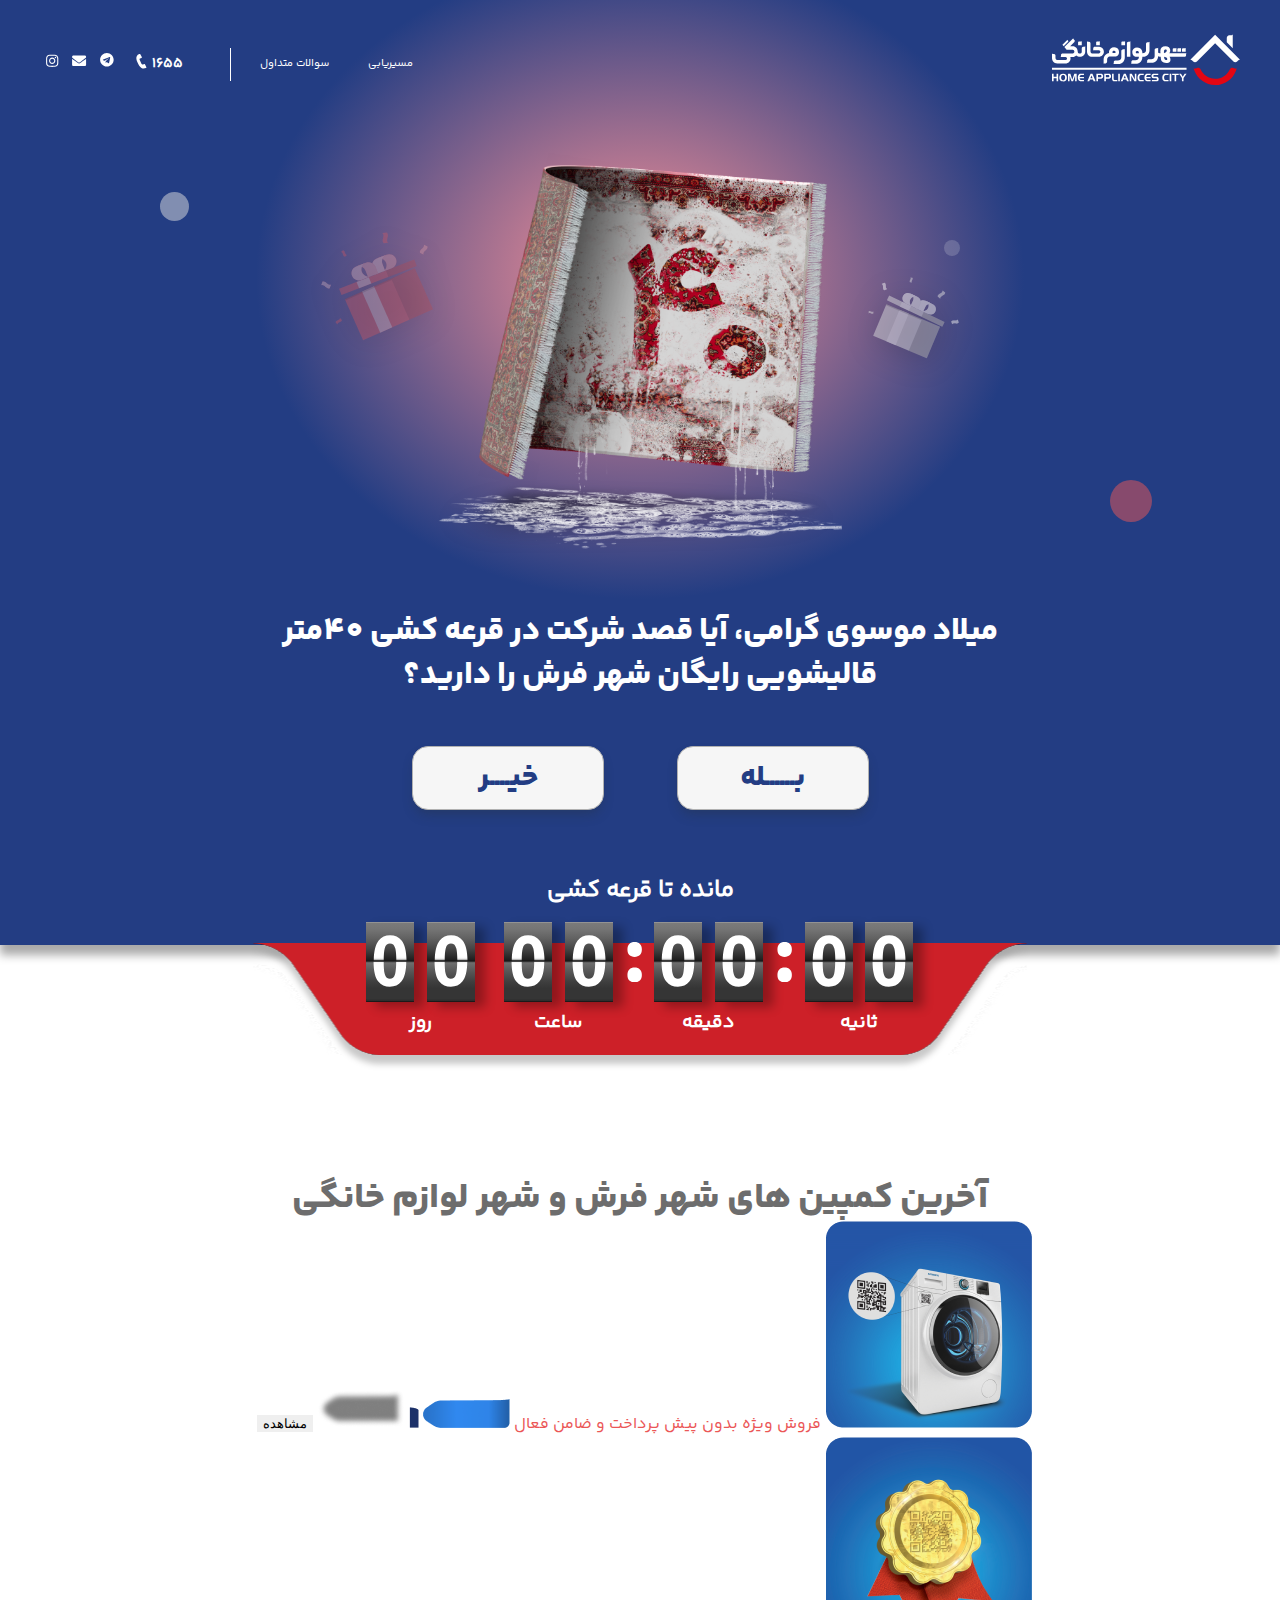
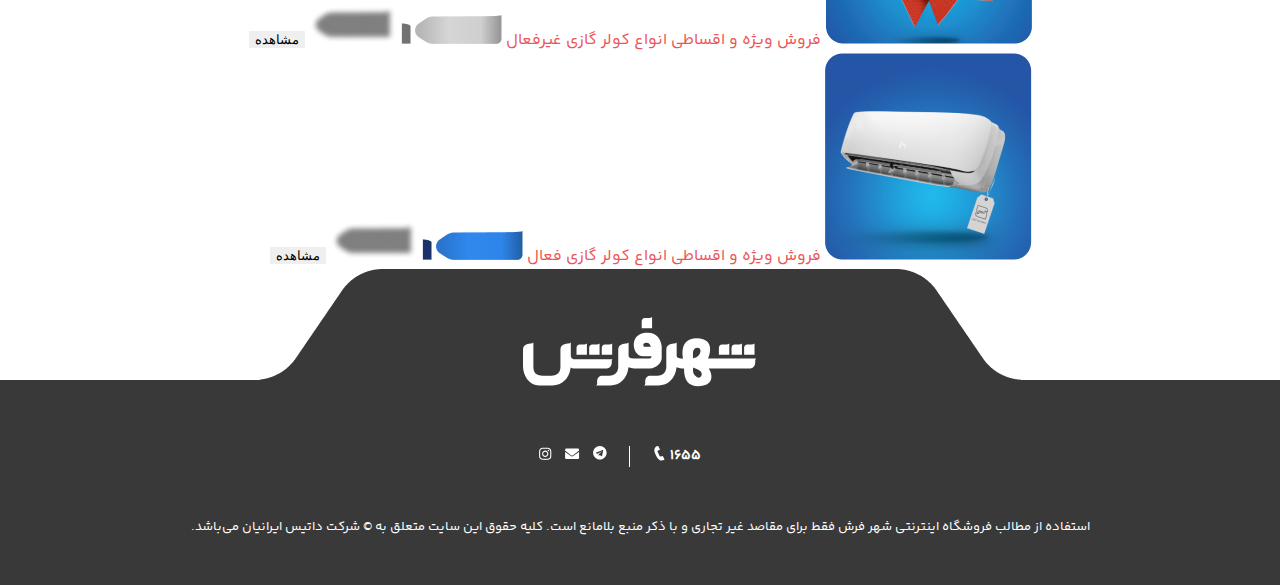
==== counter.html @ 4a385646 "first commit" ====
<!DOCTYPE html>
<html lang="en">
  <head>
    <meta charset="UTF-8" />
    <meta name="viewport" content="width=device-width, initial-scale=1.0" />
    <title>شهر فرش</title>
    <link rel="stylesheet" href="./css/counter.css" />
  </head>
  <body>
    <main>
      <section class="section__1__container">
        <header>
          <div>
            <img src="../assets/icons/logo.svg" alt="شهر فرش" />
          </div>
          <div class="nav">
            <ul class="nav__menus">
              <li>
                <a href=""> مسیریابی </a>
              </li>
              <li>
                <a href=""> سوالات متداول </a>
              </li>
            </ul>
            <ul class="nav__links">
              <li class="nav__links--tel">
                <a href="tel:1655">
                  <span>۱۶۵۵</span>
                  <img src="../assets/icons/phone.svg" alt="phone" />
                </a>
              </li>
              <div>
                <li class="">
                  <a href="">
                    <img src="../assets/icons/telegram.svg" alt="telegram" />
                  </a>
                </li>
                <li class="nav__links--email">
                  <a href="">
                    <img src="../assets/icons/envelope.svg" alt="email" />
                  </a>
                </li>
                <li>
                  <a href="">
                    <img src="../assets/icons/instagram.svg" alt="instagram" />
                  </a>
                </li>
              </div>
            </ul>
          </div>
        </header>
        <div class="section__1">
          <div class="section__1__desc">
            <div class="section__1__desc__lg">
              <span>هر هفته 100 جایزه</span>
              <span>40متـــــــــــــــــــــــــــری</span>
            </div>
            <div class="section__1__desc__greating">
              میلاد موسوی گرامی، آیا قصد شرکت در قرعه کشی 40متر قالیشویی رایگان
              شهر فرش را دارید؟
            </div>
            <div>
              <button>بــــــله</button>
              <button>خیــــر</button>
            </div>

            <!-- <span id="scrollIcon">
              <img src="../assets/icons/dot.svg" />
              <img src="../assets/icons/down.svg" />
            </span> -->
          </div>
          <div class="section__1__image">
            <img src="../assets/images/farsh2.png" alt="فرش" />
          </div>

          <div class="bubble bubble1"></div>
          <!-- <div class="bubble bubble2"></div> -->
          <div class="bubble bubble3"></div>
          <div class="bubble bubble4"></div>
          <img
            class="float gift gift1"
            src="../assets/images/git.svg"
            alt="gift"
          />
          <img
            class="float gift gift2"
            src="../assets/images/git2.svg"
            alt="gift"
          />
        </div>
      </section>
      <section class="section__2">
        <img class="section__2__notch" src="../assets/images/section2-bg.png" />
        <div class="section__2__title"></div>
        <div class="section__2__timeLeftText">
          <span> مانده تا قرعه کشی </span>
        </div>
        <div class="counter_container">
          <div id="counter">
            <span class="days"
              ><span id="dayFirst" class="number number0"></span
              ><span id="daySecond" class="number number0"></span
            ></span>
            <span class="hours"
              ><span id="hourFirst" class="number number0"></span
              ><span id="hourSecond" class="number number0"></span
            ></span>
            <span class="colon"></span>
            <span class="minutes"
              ><span id="minuteFirst" class="number number0"></span
              ><span id="minutSecond" class="number number0"></span
            ></span>
            <span class="colon"></span>
            <span class="seconds"
              ><span id="secondFirst" class="number number0"></span
              ><span id="secondSecond" class="number number0"></span
            ></span>
          </div>
        </div>

        <div class="section__2__form">
          <div class="section__2__form__title">
            آخرین کمپین های شهر فرش و شهر لوازم خانگی
          </div>
          <div class="section__cards">
            <div class="card">
              <img class="card__image" src="../assets/images/cards/card1.png" />
              <span class="card__text">فروش ویژه بدون پیش پرداخت و ضامن </span>
              <span class="card__status card__status--active">
                <span class="card__status__text"> فعال </span>
                <img
                  class="card__status__bg"
                  src="../assets/images/cards/active.png"
                />
                <img
                  class="card__status__bgb"
                  src="../assets/images/cards/active-b.png"
                />

                <img
                  class="card__status__shadow"
                  src="../assets/images/cards/shadow.png"
                />
              </span>
              <button class="card__button">مشاهده</button>
            </div>
            <div class="card">
              <img class="card__image" src="../assets/images/cards/card2.png" />
              <span class="card__text"
                >فروش ویژه و اقساطی انواع کولر گازی
              </span>
              <span class="card__status card__status--deactive">
                <span class="card__status__text"> غیرفعال </span>
                <img
                  class="card__status__bg"
                  src="../assets/images/cards/deactive.png"
                />
                <img
                  class="card__status__bgb"
                  src="../assets/images/cards/deactive-b.png"
                />

                <img
                  class="card__status__shadow"
                  src="../assets/images/cards/shadow.png"
                />
              </span>
              <button class="card__button">مشاهده</button>
            </div>
            <div class="card">
              <img class="card__image" src="../assets/images/cards/card3.png" />
              <span class="card__text"
                >فروش ویژه و اقساطی انواع کولر گازی
              </span>
              <span class="card__status card__status--active">
                <span class="card__status__text"> فعال </span>
                <img
                  class="card__status__bg"
                  src="../assets/images/cards/active.png"
                />
                <img
                  class="card__status__bgb"
                  src="../assets/images/cards/active-b.png"
                />

                <img
                  class="card__status__shadow"
                  src="../assets/images/cards/shadow.png"
                />
              </span>
              <button class="card__button">مشاهده</button>
            </div>
          </div>
        </div>
      </section>
    </main>
    <footer>
      <img class="footer__notch" src="../assets/images/footer-bg.png" />
      <img class="footer__logo" src="../assets/icons/logo-lg.svg" alt="شهرفرش" />

      <div class="footer__container">
        <ul class="nav__links">
          <li class="nav__links--tel">
            <a href="tel:1655">
              <span>۱۶۵۵</span>
              <img src="../assets/icons/phone.svg" alt="phone" />
            </a>
          </li>
          <li>
            <a href="">
              <img src="../assets/icons/telegram.svg" alt="telegram" />
            </a>
          </li>
          <li class="nav__links--email">
            <a href="">
              <img src="../assets/icons/envelope.svg" alt="email" />
            </a>
          </li>
          <li>
            <a href="">
              <img src="../assets/icons/instagram.svg" alt="instagram" />
            </a>
          </li>
        </ul>
        <div class="copyRight">
          استفاده از مطالب فروشگاه اینترنتی شهر فرش فقط برای مقاصد غیر تجاری و
          با ذکر منبع بلامانع است. کلیه حقوق این سایت متعلق به © شرکت داتیس
          ایرانیان می‌باشد.
        </div>
      </div>
    </footer>
    <script src="./js/counter.js"></script>
  </body>
</html>
---- css/counter.css ----
/* definations */
:root {
  /* colors */
  --red: #eb5757;
  --gray: #999999;
  --white: #fff;
  /* font size */
  --xsFont: 0.8125rem;
  --smFont: 0.6875rem;
  --mdFont: 2.25rem;
  --lgFont: 2.51819rem;
  --xlFont: 3.14775rem;
  /* break points */
  --xs: 320px;
  --md: 769px;
  --lg: 1025px;
  --xl: 1400px;
}
/* end definations */

/* reset style */
html {
  line-height: 1.5;
  -webkit-text-size-adjust: 100%;
  -moz-tab-size: 4;
  tab-size: 4;
  font-feature-settings: normal;
  font-variation-settings: normal;
}

body {
  margin: 0;
  line-height: inherit;
}
*,
::before,
::after {
  box-sizing: border-box;
  border-width: 0;
  border-style: solid;
  border-color: #e5e7eb;
}
/* end reset style */

@font-face {
  font-family: "IRANYekanFN";
  src: url("../assets/fonts/YekanBakhFaNum-Regular.woff");
}
@font-face {
  font-family: "IRANYekanBold";
  src: url("../assets/fonts/YekanBakhFaNum-ExtraBold.woff");
}

body {
  min-height: 100vh;
  font-family: "IRANYekanFN";
  direction: rtl;
  color: var(--white);
}

/* header */

header {
  color: #fff;
  display: flex;
  justify-content: space-between;
  align-items: center;
  max-width: var(--xl);
  margin: 0 auto;
  padding: 2.5rem;
  padding-top: 2rem;
  z-index: 10;
  width: 100%;
  /* position: fixed;
  width: 100%;
  left: 50%;
  transform: translateX(-50%); */
}

.nav {
  display: flex;
}

a {
  color: var(--white);
  text-decoration: none;
}

ul {
  list-style: none;
  display: flex;
  justify-content: center;
  align-items: center;
}

.nav__links > div {
  display: flex;
  align-items: center;
}

.nav__links li {
  margin: 0 0.4rem;
}

li.nav__links--tel {
  margin-left: 1rem;
}

.nav__links--email {
  padding-bottom: 0.15rem;
}
.nav__links--tel span {
  color: #fff;
  font-size: 0.875rem;
  font-weight: 700;
  margin-left: 0.3rem;
  /* margin-bottom: 1rem; */
}

.nav__links--tel a {
  display: flex;
  align-items: flex-start;
  justify-content: center;
}

.nav__menus {
  border-left: 1px solid;
  padding: 0.5rem 1rem;
}

.nav__menus li {
  color: #fff;
  font-size: 0.6875rem;
  width: 6rem;
  text-align: center;
}

.nav__menus li:hover {
  font-weight: 700;
}

/* end header */

main {
  margin: auto;
  height: 100%;
}

/* section__1 */

.section__1__container {
  background: radial-gradient(30% 35% at 50% 30%, #ff9498 0%, #233D83 100%),
    #233D83;
  /* border: 1px solid; */
  min-height: 100vh;
  position: relative;
  display: flex;
  flex-direction: column;
  align-items: center;
}

.section__1 {
  /* border: 1px solid; */
  max-width: var(--xl);
  margin: auto;
  padding-bottom: 1rem;
  display: flex;
  align-items: center;
  flex-direction: column-reverse;
  justify-content: center;
  padding-top: 1rem;
  height: 100%;
  width: 100%;

  /* padding-bottom: 4rem; */
}

.section__1__desc {
  /* text-align: justify; */
  padding: 1rem;
  max-width: 850px;
  padding: 1rem;
  color: #fff;
  text-align: center;
  font-size: 2.25rem;
  font-weight: 700;
  line-height: 139%;
  margin-bottom: 2rem;
}

.section__1__desc button {
  width: 12rem;
  height: 4rem;
  flex-shrink: 0;
  border-radius: 16px;
  border: 1px solid #b1b1b1;
  background: #f6f6f6;
  box-shadow: 0px 7px 12px -3px rgba(38, 50, 56, 0.36);
  color: #233D83;
  text-align: right;
  font-size: 1.875rem;
  font-family: IRANYekanBold;
  font-weight: 1000;
  line-height: 117.5%;
  text-align: center;
  cursor: pointer;
  transition: 0.3s;
  margin: 3rem 2rem;
}

.section__1__desc button:hover {
  box-shadow: 8px 10px 30px 7px rgba(38, 50, 56, 0.36);
}

.section__1__desc__lg {
  /* text-align: justify; */
  margin-bottom: 2rem;
  line-height: 5rem;
  display: none;
}

.section__1__desc__greating {
  color: #fff;
  text-align: center;
  font-size: 2rem;
  font-family: IRANYekanBold;
  font-weight: 700;
  line-height: 139%;
}

.section__1__desc__lg span {
  font-family: IRANYekanBold;
  font-size: 5rem;
  font-weight: 1000;
}

.section__1__desc__lg span:first-child {
  white-space: nowrap;
  word-spacing: -10px;
}

.section__1__desc__lg span:last-child {
  white-space: nowrap;
  font-weight: 100;
}

.section__1__desc__sm {
  text-align: justify;
}

.section__1__desc__sm span:last-child {
  font-size: 2.4rem;
  font-weight: 600;
  line-height: 117.5%;
  /* text-align: justify; */
}

.section__1__desc__sm span:first-child {
  font-size: 3.5rem;
  font-weight: 100;
  display: block;
  font-family: IRANYekanBold;
}

#scrollIcon {
  position: absolute;
  bottom: 1rem;
  left: 50%;
  transform: translateX(-50%);
  display: flex;
  flex-direction: column;
  justify-content: center;
  align-items: center;
  /* padding: 1rem; */
  animation: scrollIconAnimation 2s infinite;
  -webkit-animation: scrollIconAnimation 2s infinite;
}
#scrollIcon img:first-child {
  margin-bottom: 0.4rem;
}
.section__1__image {
  /* margin: auto; */
  text-align: center;
}

.section__1__image img {
  /* width: 50%; */

  max-height: 400px;
  /* max-height: 50%; */
  margin-bottom: 2rem;
}

.bubble {
  width: 2.5rem;
  height: 2.5rem;
  border-radius: 50%;
  background: #ededed;
  opacity: 0.2;
  position: absolute;
  display: block;
  animation: bubble 10s ease-in-out infinite;
}

.bubble1 {
  width: 1rem;
  height: 1rem;
  top: 15rem;
  right: 20rem;
  animation-delay: 1s;
}

/* end section__1 */

/* section 2 */
.section__2 {
  color: var(--red);
  /* height: 100vh; */
  position: relative;
  padding-top: 10rem;
}
.section__2__title::after {
  height: 1.38rem;
  background: #233D83;
  width: 100%;
  content: " ";
  display: flex;
  position: absolute;
  top: 0;
  box-shadow: 0px 10px 10px #00000057;
}
.section__2__notch {
  /* border: 1px solid; */
  position: absolute;
  z-index: 10;
  top: 1.3rem;
  left: 50%;
  transform: translateX(-50%);
  filter: drop-shadow(0px 9px 3px #00000037);
}
.section__2__title__logo {
  position: absolute;
  top: 2rem;
  z-index: 11;
  left: 50%;
  transform: translateX(-50%);
}

.section__2__timeLeftText {
  color: #fff;
  text-align: center;
  font-size: 1.5rem;
  font-weight: 700;
  line-height: 139%;
  position: absolute;
  top: -3rem;
  z-index: 11;
  left: 50%;
  transform: translateX(-50%);
}

.counter_container {
  color: white;
  font-size: 4rem;
  position: absolute;
  top: 0;
  z-index: 11;
  left: 50%;
  transform: translateX(-50%);
  font-family: Verdana, Geneva, Tahoma, sans-serif;
}

#counter {
  display: flex;
  white-space: nowrap;
  direction: ltr;
  /* margin-right: 4rem; */
  align-items: center;
}
#counter > span {
  display: flex;
  white-space: nowrap;
}

.counter_container .days {
  margin-right: 1rem;
  position: relative;
}
.counter_container .hours {
  position: relative;
}
.counter_container .hours::after {
  content: "ساعت";
  position: absolute;
  font-family: IRANYekanFN;
  color: #fff;
  text-align: right;
  font-size: 1.2rem;
  font-weight: 700;
  line-height: 117.5%;
  bottom: -2rem;
  left: 50%;
  transform: translateX(-50%);
}

.counter_container .seconds {
  position: relative;
}

.counter_container .seconds::after {
  content: "ثانیه";
  position: absolute;
  font-family: IRANYekanFN;
  color: #fff;
  text-align: right;
  font-size: 1.2rem;
  font-weight: 700;
  line-height: 117.5%;
  bottom: -2rem;
  left: 50%;
  transform: translateX(-50%);
}

.counter_container .days::after {
  content: "روز";
  position: absolute;
  font-family: IRANYekanFN;
  color: #fff;
  text-align: right;
  font-size: 1.2rem;
  font-weight: 700;
  line-height: 117.5%;
  bottom: -2rem;
  left: 50%;
  transform: translateX(-50%);
}

.counter_container .minutes {
  /* margin-right: 1rem; */
  position: relative;
}

.counter_container .minutes::after {
  content: "دقیقه";
  position: absolute;
  font-family: IRANYekanFN;
  color: #fff;
  text-align: right;
  font-size: 1.2rem;
  font-weight: 700;
  line-height: 117.5%;
  bottom: -2rem;
  left: 50%;
  transform: translateX(-50%);
}

.number1 {
  background: url(../assets/images/numbers/1.svg);
}
.number2 {
  background: url(../assets/images/numbers/2.svg);
}
.number3 {
  background: url(../assets/images/numbers/3.svg);
}
.number4 {
  background: url(../assets/images/numbers/4.svg);
}
.number5 {
  background: url(../assets/images/numbers/5.svg);
}
.number6 {
  background: url(../assets/images/numbers/6.svg);
}
.number7 {
  background: url(../assets/images/numbers/7.svg);
}
.number8 {
  background: url(../assets/images/numbers/8.svg);
}
.number9 {
  background: url(../assets/images/numbers/9.svg);
}
.number0 {
  background: url(../assets/images/numbers/0.svg);
}

.number {
  width: 3rem;
  height: 5rem;
  display: flex;
  margin: 0 0.4rem;
  background-size: cover;
  background-position: center;
  position: relative;
  box-shadow: 10px 5px 10px rgba(0, 0, 0, 0.3);
  transition: 0.5s;
  font-size: 0;
}

.flipAnimate::before {
  /* content: "";
  height: 50%;
  width: 100%;
  position: absolute;
  display: block;
  z-index: 9;
  bottom: 0;
  background: yellow; */
}

.flipAnimate::after {
  content: "";
  height: 50%;
  width: 100%;
  /* background: rgba(0, 0, 0, 0); */
  position: absolute;
  display: block;
  z-index: 10;
  transform: rotateX(0deg);
  transform-origin: bottom center;
  animation: flip 1s cubic-bezier(0.77, 0, 0.18, 1);
  /* background: url(../assets/images/numbers/0.svg);
  background-size: cover;
  background-position: top;
  background-repeat: no-repeat; */
}

.colon {
  display: flex;
  margin: 0 0.4rem;
  position: relative;
  background: url(../assets/images/numbers/colon.svg);
  background-size: cover;
  background-position: center;
  background-repeat: no-repeat;
  width: 1rem;
  height: 2.5rem;
}

.section__2__form__title {
  color: #6d6d6d;
  text-align: right;
  font-size: 2.25rem;
  font-weight: 100;
  line-height: 117.5%;
  font-family: IRANYekanBold;
  margin-bottom: 0%;
  margin-top: 6rem;
}
.section__2__form {
  display: flex;
  flex-direction: column;
  justify-content: center;
  align-items: center;
  height: 100%;
  position: relative;
  max-width: var(--xl);
  margin: auto;
}

.section__2__form__inputs {
  display: flex;
  flex-direction: column;
  justify-content: center;
  align-items: center;
  max-width: 100vw;
  padding: 0 1rem;
}

.section__2__form__inputs input {
  border-radius: 16px;
  border: 1px solid #999;
  background: #f9f9f9;
  color: #9d9d9c;
  text-align: right;
  font-size: 1.5rem;
  font-family: IRANYekanFN;
  font-weight: 100;
  line-height: 117.5%;
  width: 28.1875rem;
  max-width: 100%;
  height: 4.8125rem;
  flex-shrink: 0;
  margin: 1rem 0;
  padding: 0 1rem;
}

.section__2__form__inputs button {
  width: 28.1875rem;
  max-width: 100%;
  height: 4.8125rem;
  flex-shrink: 0;
  border-radius: 16px;
  border: 1px solid #999;
  background: #233D83;
  color: #fff;
  text-align: center;
  font-size: 1.75rem;
  font-family: IRANYekanBold;
  font-weight: 100;
  line-height: 117.5%;
  margin: 2rem;
  cursor: pointer;
}

.section__2__form__inputs button:hover {
  background: #bd1018;
}

.section__2__form__title__footer {
  display: flex;
  flex-direction: column;
  align-items: center;
  color: #eb5757;
  text-align: center;
  font-family: IRANYekanBold;
  font-weight: 100;
  line-height: 117.5%;
  text-align: right;
  font-size: 2.25rem;
  margin: 4rem;
  padding-bottom: 12rem;
  white-space: nowrap;
}

input::-webkit-outer-spin-button,
input::-webkit-inner-spin-button {
  -webkit-appearance: none;
  margin: 0;
}

/* Firefox */
input[type="number"] {
  -moz-appearance: textfield;
}

.bubble2 {
  width: 3.875rem;
  height: 3.875rem;
  flex-shrink: 0;
  border-radius: 62px;
  opacity: 0.5;
  background: #e0e0e0;
  filter: blur(8.5px);
  top: 8rem;
  right: 10rem;
  animation-delay: 2s;
}
.bubble3 {
  width: 2.625rem;
  height: 2.625rem;
  flex-shrink: 0;
  border-radius: 42px;
  opacity: 0.5;
  background: #eb5757;
  top: 30rem;
  right: 8rem;
  animation-delay: 3s;
}
.bubble4 {
  width: 1.8125rem;
  height: 1.8125rem;
  flex-shrink: 0;
  border-radius: 29px;
  opacity: 0.5;
  background: #e0e0e0;
  top: 12rem;
  left: 10rem;
  animation-delay: 4s;
}

.section__1 .gift1 {
  top: 25%;
  left: 25%;
}
.section__1 .gift2 {
  top: 30%;
  right: 25%;
}

.gift {
  position: absolute;
}

.float {
  filter: drop-shadow(0 5px 15px rgba(0, 0, 0, 0.3));
  animation: float 3s ease-in-out infinite;
}

.gift1 {
  top: 24rem;
  left: 12rem;
}

.gift2 {
  top: 18rem;
  right: 12rem;
  animation-delay: 1s;
}


/* end section 2 */

/* footer */

footer {
  display: flex;
  justify-content: center;
  align-items: center;
  flex-direction: column;
  position: relative;
}
.footer__container {
  width: 100%;
  background: #393939;
  text-align: center;
  padding: 2rem 0;
}

.footer__logo {
  position: absolute;
  top: 3rem;
}

.footer__container .nav__links {
  margin: 2rem 0;
}

.footer__container .nav__links--tel {
  border-left: 1px solid;
  padding-left: 1.5rem;
  margin-left: 1rem;
}

.copyRight {
  font-size: 0.8125rem;
  padding: 1rem;
  /* font-family: Yekan Bakh FaNum; */
}

/* end footer */

/* animations */
@keyframes scrollIconAnimation {
  0% {
    bottom: 1rem;
  }
  20% {
    bottom: 0rem;
  }
  40% {
    bottom: 1rem;
  }
}

@-webkit-keyframes scrollIconAnimation {
  0% {
    bottom: 1rem;
  }
  20% {
    bottom: 0rem;
  }
  40% {
    bottom: 1rem;
  }
}

@-webkit-keyframes float {
  0% {
    filter: drop-shadow(0 5px 15px rgba(0, 0, 0, 0.3));
    transform: translatey(0px);
  }
  50% {
    filter: drop-shadow(0 25px 15px rgba(0, 0, 0, 0.1));
    transform: translatey(-20px);
  }
  100% {
    filter: drop-shadow(0 5px 15px rgba(0, 0, 0, 0.3));
    transform: translatey(0px);
  }
}

@keyframes float {
  0% {
    filter: drop-shadow(0 5px 15px rgba(0, 0, 0, 0.3));
    transform: translatey(0px);
  }
  50% {
    filter: drop-shadow(0 25px 15px rgba(0, 0, 0, 0.1));
    transform: translatey(-20px);
  }
  100% {
    filter: drop-shadow(0 5px 15px rgba(0, 0, 0, 0.3));
    transform: translatey(0px);
  }
}

@-webkit-keyframes bubble {
  0% {
    transform: scale(1) translatey(0px);
  }
  50% {
    transform: scale(1.2) translatey(-40px);
  }
  100% {
    transform: scale(1) translatey(0px);
  }
}

@keyframes bubble {
  0% {
    transform: scale(1) translatey(0px);
  }
  50% {
    transform: scale(1.2) translatey(-40px);
  }
  100% {
    transform: scale(1) translatey(0px);
  }
}

@-webkit-keyframes flip {
  from {
    transform: rotateX(0deg);
    /* opacity: 1; */
    /* background: black; */
  }
  to {
    transform: rotateX(180deg);
    /* opacity: 0.8; */
  }
}
@keyframes flip {
  from {
    transform: rotateX(0deg);
    /* opacity: 1; */
    background: rgba(0, 0, 0, 0.8);
  }
  to {
    transform: rotateX(180deg);
    background: rgba(0, 0, 0, 0.1);

    /* opacity: 0.8; */
  }
}

@media only screen and (max-width: 1200px) {
  .section__1__desc {
    /* text-align: justify; */
    /* padding: 1rem; */
    /* max-width: 470px; */
  }

  .section__1__desc__lg span {
    font-size: 3.7rem;
  }

  .section__1__desc__sm span:last-child {
    font-size: 1.8rem;
  }

  .section__1__desc__sm span:first-child {
    font-size: 2.5rem;
  }

  .section__2 .gift1 {
    top: 24rem;
    left: 0rem;
  }

  .section__2 .gift2 {
    top: 18rem;
    right: 0rem;
    /* animation-delay: 1s; */
  }

  .section__2 .bubble3 {
    right: 1rem;
  }
}

@media only screen and (max-width: 960px) {
  .section__1 {
    flex-direction: column-reverse;
    justify-content: flex-end;
  }
}

@media only screen and (max-width: 760px) {
  .nav__links > div {
    display: none;
  }
  .nav__menus {
    /* padding: 0.5rem 0rem; */
  }
  .nav__menus li {
    width: 4rem;
    white-space: nowrap;
  }
  li.nav__links--tel {
    margin-left: 0rem;
  }
  .nav__links {
    padding-right: 0.2rem;
  }
  .section__1__container {
    background: #233D83;
  }
  .section__2__notch {
    width: 90%;
  }
  .footer__notch {
    width: 70%;
  }
  .footer__logo {
    width: 25%;
    top: 2rem;
  }
  .section__2__title__logo {
    display: none;
  }
  .section__2__form__title {
    font-size: 2rem;
    padding: 0 1rem;
    text-align: center;
    margin-top: 2rem;
  }
  .section__1 .gift1 {
    top: 10rem;
    left: 10%;
  }

  .section__1 .gift2 {
    top: 45%;
    right: 15%;
    /* animation-delay: 1s; */
  }

  .section__2 .bubble3 {
    left: 75%;
    top: 0;
  }
  .section__2 .bubble4 {
    right: 50%;
    top: 0;
  }
  .section__2 .bubble2 {
    left: 10rem;
    top: 2rem;
  }
  .section__1__desc__greating {
    font-size: 1.5rem;
    margin: 1rem 0;
  }
  .section__1__desc button {
    margin: 1rem;
  }
  .section__1__desc__lg {
    display: block;
    margin: 0;
  }
  .section__2__timeLeftText {
    font-size: 1rem;
    top: -3rem;
  }
  .number {
    width: 2.2rem;
    height: 3.5rem;
  }

  .colon {
    width: 0.5rem;
    height: 1.2rem;
  }

  .counter_container .days {
    margin-right: 0.5rem;
  }

  .counter_container .days::after {
    bottom: -1.5rem;
    font-size: 0.8rem;
  }
  .counter_container .minutes::after {
    bottom: -1.5rem;
    font-size: 0.8rem;
  }
  .counter_container .hours::after {
    bottom: -1.5rem;
    font-size: 0.8rem;
  }
  .counter_container .seconds::after {
    bottom: -1.5rem;
    font-size: 0.8rem;
  }
  .section__1__image img {
    width: 70%;
    /* max-height: 50%; */
  }
}

@media only screen and (max-width: 600px) {
  .number {
    width: 1.9rem;
    height: 3rem;
    margin: 0.2rem;
  }
  .colon {
    width: 0.4rem;
    margin: 0;
    height: 1rem;
  }
  .counter_container {
    top: -0.5rem;
  }
}

@media only screen and (max-width: 470px) {
  header {
    padding-right: 0.5rem;
    padding-left: 0.5rem;
    padding-top: 1rem;
  }
  .section__1__desc {
    /* text-align: justify; */
    /* padding: 1rem; */
    max-width: 470px;
  }
  .section__1__desc__lg {
    text-align: center;
    /* margin: ; */
    /* display: none; */
  }
  .section__1__desc__greating {
    margin-bottom: 1rem;
  }

  .section__1__desc button {
    margin: 0.6rem;
    height: 3.8rem;
  }

  .section__1__desc__sm {
    text-align: justify;
    max-width: 300px;
    margin: auto;
  }

  .section__1__desc__lg span {
    font-size: 2.6rem !important;
    line-height: 0rem;

    /* color: red; */
  }

  .section__1__desc__sm span:last-child {
    font-size: 1.2rem !important;
  }

  .section__1__desc__sm span:first-child {
    font-size: 1.5rem !important;
  }
  .section__2 .gift2 {
    top: 70%;
    right: 1%;
    /* animation-delay: 1s; */
  }
  .card {
    margin: 2rem 1rem;
  }
  .section__1__image img {
    width: 60%;
    /* max-height: 50%; */
  }

  .counter_container .days {
    margin-right: 0.3rem;
  }
  .counter_container .days::after {
    bottom: -1rem;
    font-size: 0.8rem;
  }
  .counter_container .minutes::after {
    bottom: -1rem;
    font-size: 0.8rem;
  }
  .counter_container .hours::after {
    bottom: -1rem;
    font-size: 0.8rem;
  }
  .counter_container .seconds::after {
    bottom: -1rem;
    font-size: 0.8rem;
  }

  .colon {
    width: 0.4rem;
    margin: 0;
    height: 1rem;
  }
}

@media only screen and (max-width: 400px) {
  .number {
    width: 1.5rem;
    height: 2.2rem;
  }
  .colon {
    width: 0.3rem;
    height: 1rem;
    margin: 0;
  }
  .counter_container .days {
    margin-right: 0.3rem;
  }
}

@media only screen and (max-width: 320px) {
}
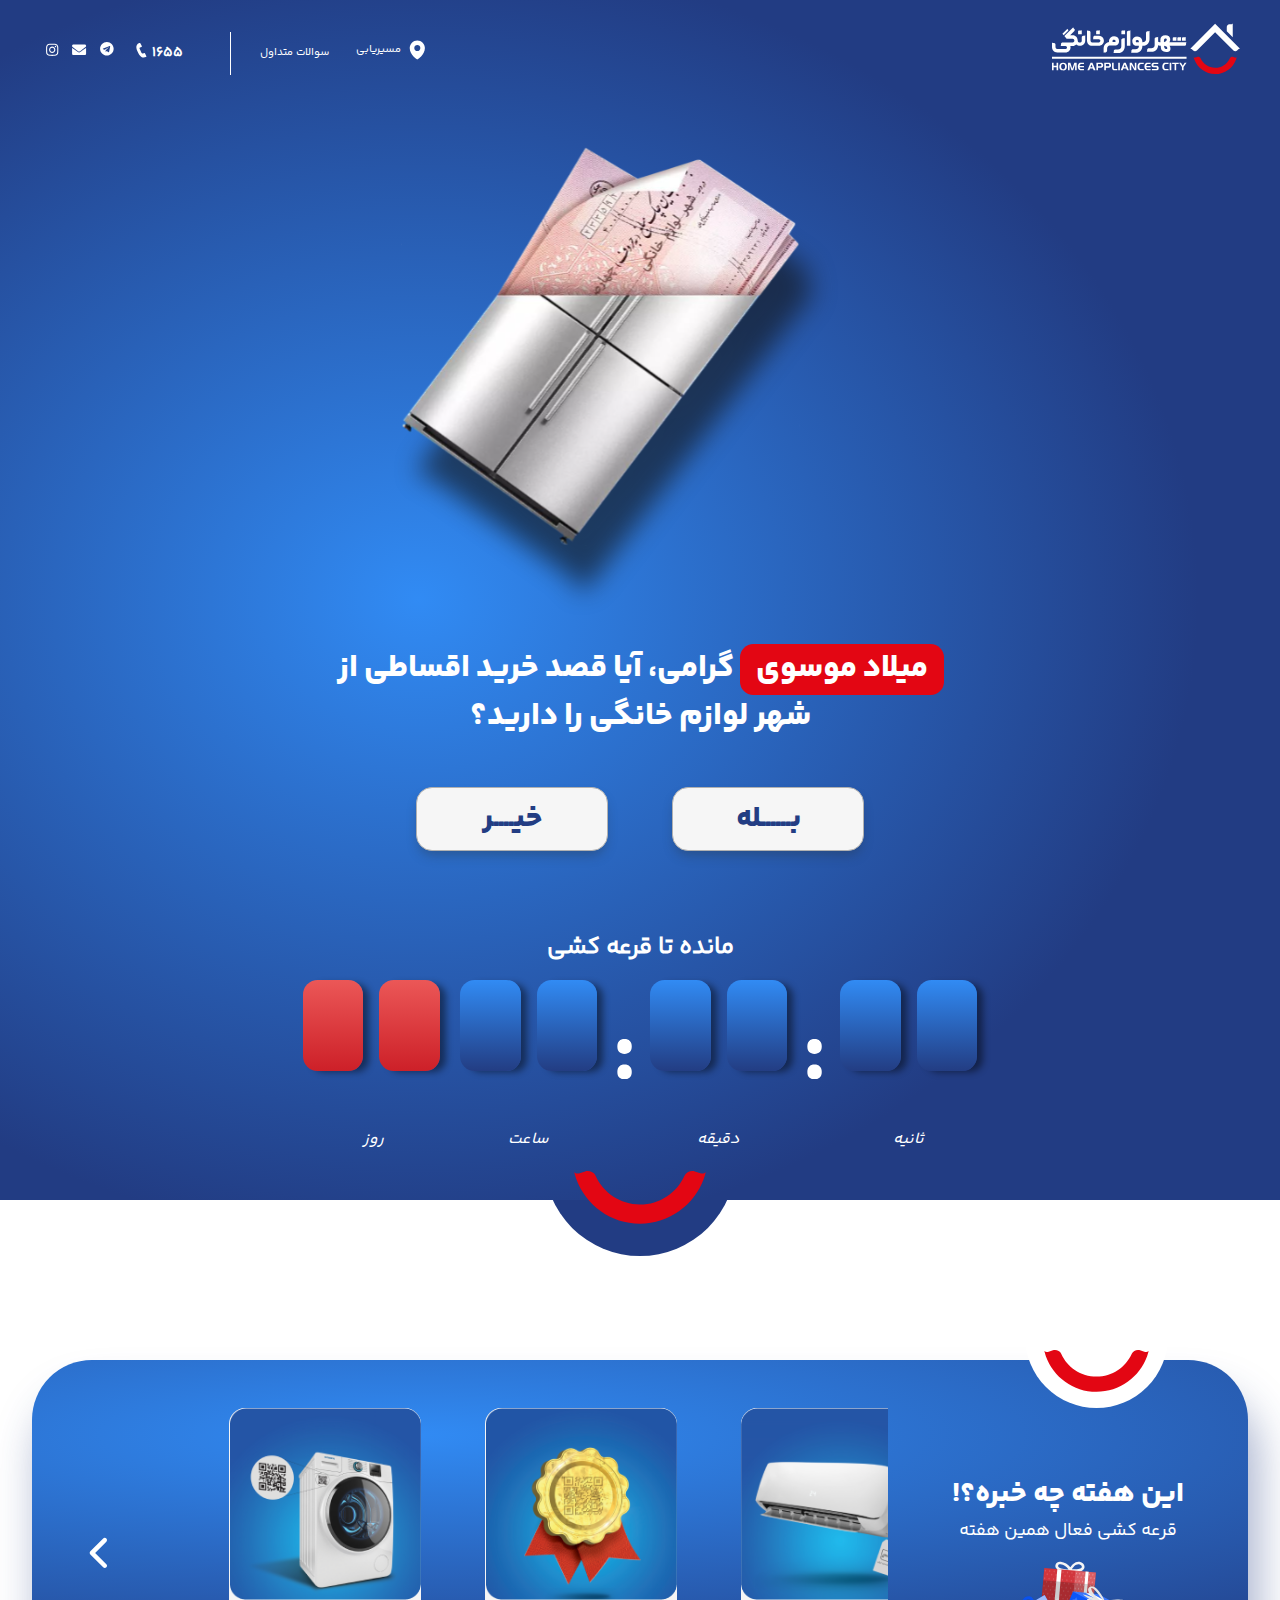
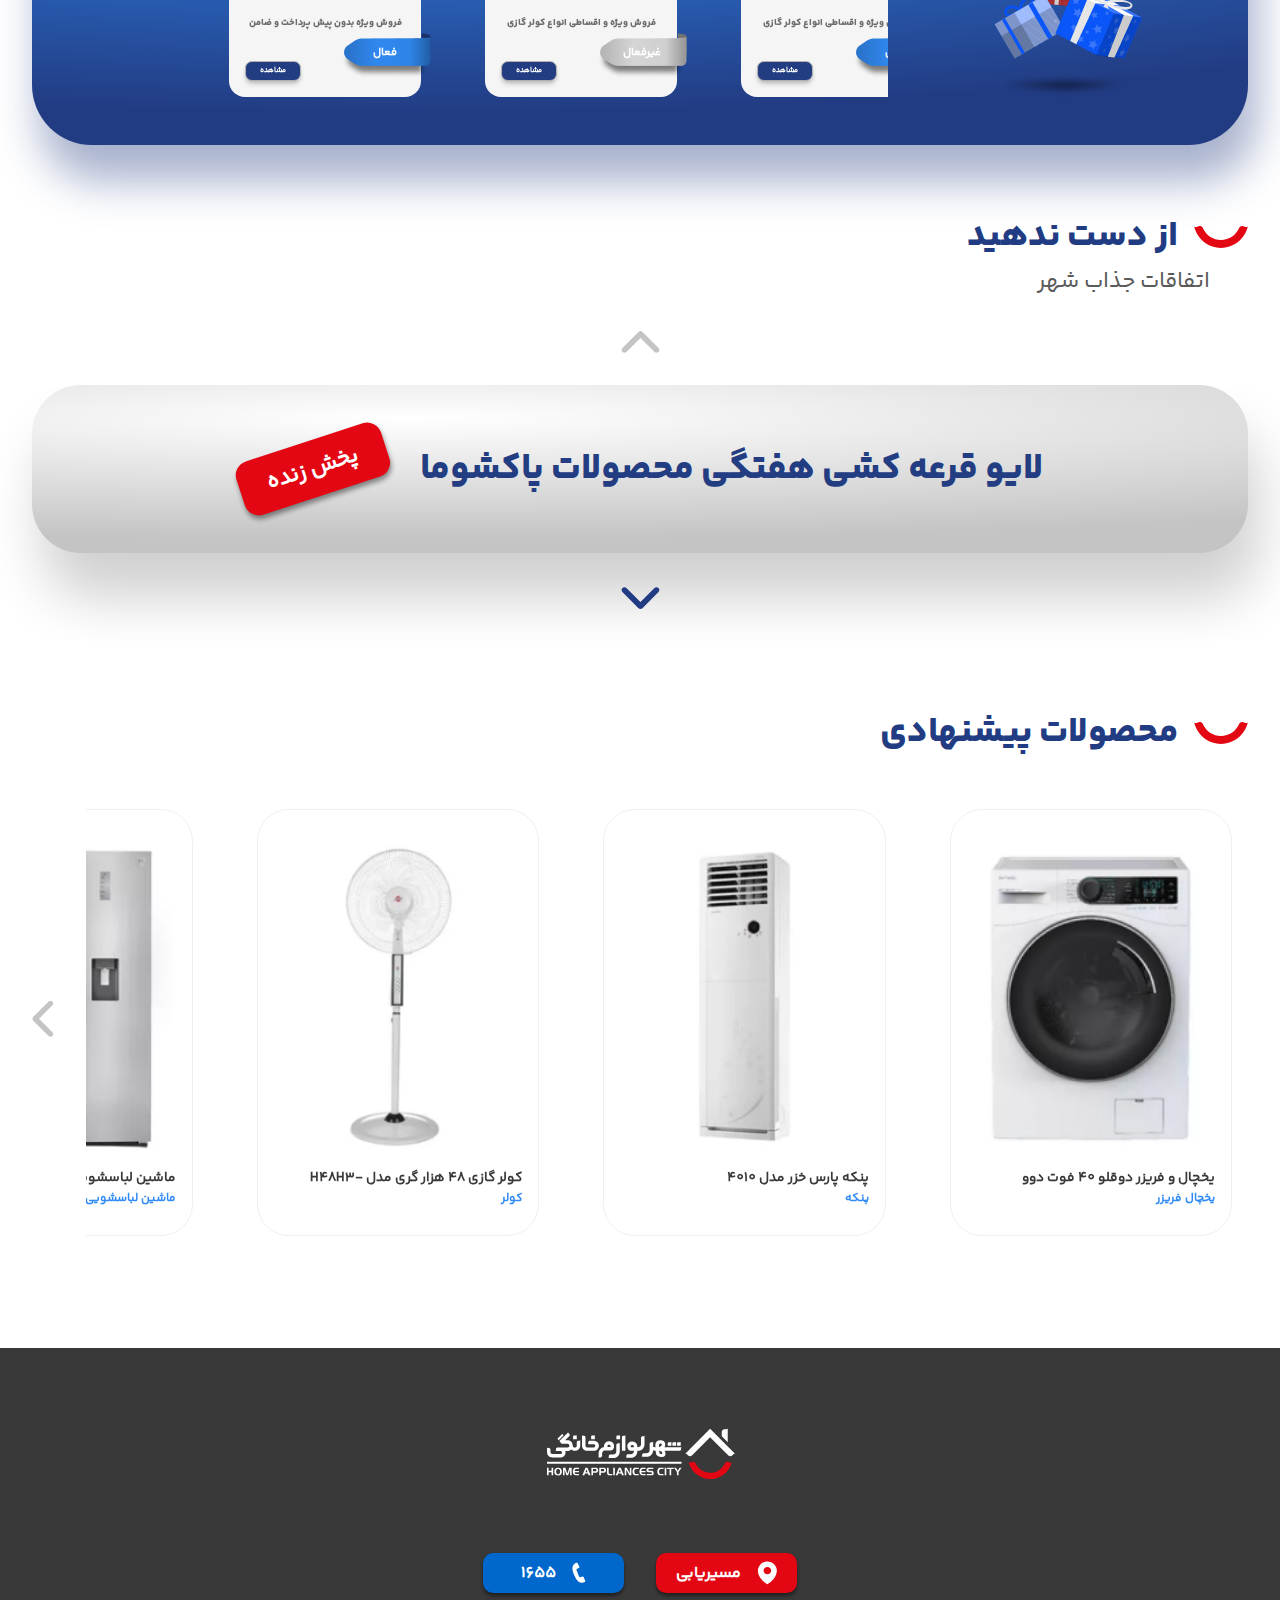
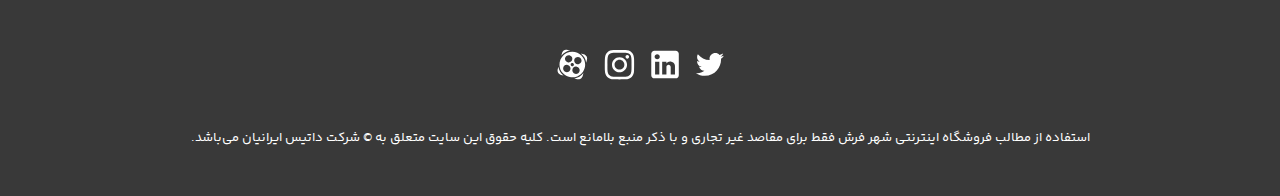
==== commit d1dba01a: "bug fix" ====
--- a/counter.html
+++ b/counter.html
@@ -4,7 +4,9 @@
     <meta charset="UTF-8" />
     <meta name="viewport" content="width=device-width, initial-scale=1.0" />
     <title>شهر فرش</title>
-    <link rel="stylesheet" href="./css/counter.css" />
+    <link rel="stylesheet" href="./css/slider.css" />
+    <link rel="stylesheet" href="./css/style.css" />
+    <link rel="stylesheet" href="./css/cards.css" />
   </head>
   <body>
     <main>
@@ -16,9 +18,12 @@
           <div class="nav">
             <ul class="nav__menus">
               <li>
-                <a href=""> مسیریابی </a>
+                <a href="" class="nav__menus__route">
+                  <img src="../assets/icons/location.svg" />
+                  <span> مسیریابی </span>
+                </a>
               </li>
-              <li>
+              <li class="nav__menus__qa">
                 <a href=""> سوالات متداول </a>
               </li>
             </ul>
@@ -49,17 +54,13 @@
             </ul>
           </div>
         </header>
-        <div class="section__1">
+        <div class="section__1 section__1__counter">
           <div class="section__1__desc">
-            <div class="section__1__desc__lg">
-              <span>هر هفته 100 جایزه</span>
-              <span>40متـــــــــــــــــــــــــــری</span>
-            </div>
             <div class="section__1__desc__greating">
-              میلاد موسوی گرامی، آیا قصد شرکت در قرعه کشی 40متر قالیشویی رایگان
-              شهر فرش را دارید؟
-            </div>
-            <div>
+              <span class="highlight"> میلاد موسوی </span>
+              گرامی، آیا قصد خرید اقساطی از شهر لوازم خانگی را دارید؟
+            </div>
+            <div class="section__1__desc__greating__buttons">
               <button>بــــــله</button>
               <button>خیــــر</button>
             </div>
@@ -70,12 +71,12 @@
             </span> -->
           </div>
           <div class="section__1__image">
-            <img src="../assets/images/farsh2.png" alt="فرش" />
-          </div>
-
-          <div class="bubble bubble1"></div>
+            <img src="../assets/images/freezer.svg" alt="فرش" />
+          </div>
+
+          <!-- <div class="bubble bubble1"></div>  -->
           <!-- <div class="bubble bubble2"></div> -->
-          <div class="bubble bubble3"></div>
+          <!-- <div class="bubble bubble3"></div>
           <div class="bubble bubble4"></div>
           <img
             class="float gift gift1"
@@ -86,12 +87,8 @@
             class="float gift gift2"
             src="../assets/images/git2.svg"
             alt="gift"
-          />
-        </div>
-      </section>
-      <section class="section__2">
-        <img class="section__2__notch" src="../assets/images/section2-bg.png" />
-        <div class="section__2__title"></div>
+          /> -->
+        </div>
         <div class="section__2__timeLeftText">
           <span> مانده تا قرعه کشی </span>
         </div>
@@ -99,129 +96,344 @@
           <div id="counter">
             <span class="days"
               ><span id="dayFirst" class="number number0"></span
-              ><span id="daySecond" class="number number0"></span
-            ></span>
+              ><span id="daySecond" class="number number0"></span>
+              <em class="counter__label">روز</em></span
+            >
             <span class="hours"
               ><span id="hourFirst" class="number number0"></span
               ><span id="hourSecond" class="number number0"></span
-            ></span>
+              ><em class="counter__label">ساعت</em></span
+            >
             <span class="colon"></span>
             <span class="minutes"
               ><span id="minuteFirst" class="number number0"></span
               ><span id="minutSecond" class="number number0"></span
-            ></span>
+              ><em class="counter__label">دقیقه</em></span
+            >
             <span class="colon"></span>
             <span class="seconds"
               ><span id="secondFirst" class="number number0"></span
               ><span id="secondSecond" class="number number0"></span
-            ></span>
-          </div>
-        </div>
-
-        <div class="section__2__form">
-          <div class="section__2__form__title">
-            آخرین کمپین های شهر فرش و شهر لوازم خانگی
-          </div>
-          <div class="section__cards">
-            <div class="card">
-              <img class="card__image" src="../assets/images/cards/card1.png" />
-              <span class="card__text">فروش ویژه بدون پیش پرداخت و ضامن </span>
-              <span class="card__status card__status--active">
-                <span class="card__status__text"> فعال </span>
-                <img
-                  class="card__status__bg"
-                  src="../assets/images/cards/active.png"
-                />
-                <img
-                  class="card__status__bgb"
-                  src="../assets/images/cards/active-b.png"
-                />
-
-                <img
-                  class="card__status__shadow"
-                  src="../assets/images/cards/shadow.png"
-                />
+              ><em class="counter__label">ثانیه</em></span
+            >
+          </div>
+        </div>
+        <div class="scrollIcon__container"></div>
+        <div class="scrollIcon__stuff">
+          <img class="curveIcon" src="../assets/icons/curve.svg" />
+        </div>
+      </section>
+      <section class="section__2">
+        <!-- <img class="section__2__notch" src="../assets/images/section2-bg.png" /> -->
+        <div class="section__2__title"></div>
+      </section>
+      <section class="section__3">
+        <div class="horizenScroll__container">
+          <div class="horizenScroll__container__title">
+            <span class="horizenScroll__container__title__curve">
+              <img class="" src="../assets/icons/curve.svg" />
+            </span>
+            <span class="horizenScroll__container__title__main"
+              >این هفته چه خبره؟!</span
+            >
+            <span class="horizenScroll__container__title__sm"
+              >قرعه کشی فعال همین هفته</span
+            >
+            <img
+              class="horizenScroll__container__title__image"
+              src="../assets/images/gifts.svg"
+            />
+          </div>
+          <div class="horizenScroll__shadow"></div>
+          <div class="horizenScroll">
+            <div class="section__cards">
+              <div class="card">
+                <img
+                  class="card__image"
+                  src="../assets/images/cards/card1.png"
+                />
+                <span class="card__text"
+                  >فروش ویژه بدون پیش پرداخت و ضامن
+                </span>
+                <span class="card__status card__status--active">
+                  <span class="card__status__text"> فعال </span>
+                  <img
+                    class="card__status__bg"
+                    src="../assets/images/cards/active.png"
+                  />
+                  <img
+                    class="card__status__bgb"
+                    src="../assets/images/cards/active-b.png"
+                  />
+
+                  <img
+                    class="card__status__shadow"
+                    src="../assets/images/cards/shadow.png"
+                  />
+                </span>
+                <button class="card__button">مشاهده</button>
+              </div>
+              <div class="card">
+                <img
+                  class="card__image"
+                  src="../assets/images/cards/card2.png"
+                />
+                <span class="card__text"
+                  >فروش ویژه و اقساطی انواع کولر گازی
+                </span>
+                <span class="card__status card__status--deactive">
+                  <span class="card__status__text"> غیرفعال </span>
+                  <img
+                    class="card__status__bg"
+                    src="../assets/images/cards/deactive.png"
+                  />
+                  <img
+                    class="card__status__bgb"
+                    src="../assets/images/cards/deactive-b.png"
+                  />
+
+                  <img
+                    class="card__status__shadow"
+                    src="../assets/images/cards/shadow.png"
+                  />
+                </span>
+                <button class="card__button">مشاهده</button>
+              </div>
+              <div class="card">
+                <img
+                  class="card__image"
+                  src="../assets/images/cards/card3.png"
+                />
+                <span class="card__text"
+                  >فروش ویژه و اقساطی انواع کولر گازی
+                </span>
+                <span class="card__status card__status--active">
+                  <span class="card__status__text"> فعال </span>
+                  <img
+                    class="card__status__bg"
+                    src="../assets/images/cards/active.png"
+                  />
+                  <img
+                    class="card__status__bgb"
+                    src="../assets/images/cards/active-b.png"
+                  />
+
+                  <img
+                    class="card__status__shadow"
+                    src="../assets/images/cards/shadow.png"
+                  />
+                </span>
+                <button class="card__button">مشاهده</button>
+              </div>
+              <div class="card">
+                <img
+                  class="card__image"
+                  src="../assets/images/cards/card1.png"
+                />
+                <span class="card__text"
+                  >فروش ویژه بدون پیش پرداخت و ضامن
+                </span>
+                <span class="card__status card__status--active">
+                  <span class="card__status__text"> فعال </span>
+                  <img
+                    class="card__status__bg"
+                    src="../assets/images/cards/active.png"
+                  />
+                  <img
+                    class="card__status__bgb"
+                    src="../assets/images/cards/active-b.png"
+                  />
+
+                  <img
+                    class="card__status__shadow"
+                    src="../assets/images/cards/shadow.png"
+                  />
+                </span>
+                <button class="card__button">مشاهده</button>
+              </div>
+              <div class="card">
+                <img
+                  class="card__image"
+                  src="../assets/images/cards/card2.png"
+                />
+                <span class="card__text"
+                  >فروش ویژه و اقساطی انواع کولر گازی
+                </span>
+                <span class="card__status card__status--deactive">
+                  <span class="card__status__text"> غیرفعال </span>
+                  <img
+                    class="card__status__bg"
+                    src="../assets/images/cards/deactive.png"
+                  />
+                  <img
+                    class="card__status__bgb"
+                    src="../assets/images/cards/deactive-b.png"
+                  />
+
+                  <img
+                    class="card__status__shadow"
+                    src="../assets/images/cards/shadow.png"
+                  />
+                </span>
+                <button class="card__button">مشاهده</button>
+              </div>
+              <div class="card">
+                <img
+                  class="card__image"
+                  src="../assets/images/cards/card3.png"
+                />
+                <span class="card__text"
+                  >فروش ویژه و اقساطی انواع کولر گازی
+                </span>
+                <span class="card__status card__status--active">
+                  <span class="card__status__text"> فعال </span>
+                  <img
+                    class="card__status__bg"
+                    src="../assets/images/cards/active.png"
+                  />
+                  <img
+                    class="card__status__bgb"
+                    src="../assets/images/cards/active-b.png"
+                  />
+
+                  <img
+                    class="card__status__shadow"
+                    src="../assets/images/cards/shadow.png"
+                  />
+                </span>
+                <button class="card__button">مشاهده</button>
+              </div>
+            </div>
+          </div>
+          <div class="arrowLeft">
+            <img src="../assets/icons/arrow-left.svg" />
+          </div>
+        </div>
+      </section>
+
+      <section class="section__4">
+        <div class="section__4__title">
+          <div class="section__4__title__main">
+            <img src="../assets/icons/curve.svg" />
+            <span>از دست ندهید</span>
+          </div>
+          <div class="section__4__title__sub">اتفاقات جذاب شهر</div>
+        </div>
+        <div class="verticalScrollable__container">
+          <img
+            class="verticalScrollable__container__arrowUp"
+            src="../assets/icons/scroll-up.svg"
+          />
+          <div class="verticalScrollable">
+            <div class="verticalScrollable__item">
+              <span class="verticalScrollable__item__text">
+                لایو قرعه کشی هفتگی محصولات پاکشوما
               </span>
-              <button class="card__button">مشاهده</button>
-            </div>
-            <div class="card">
-              <img class="card__image" src="../assets/images/cards/card2.png" />
-              <span class="card__text"
-                >فروش ویژه و اقساطی انواع کولر گازی
+              <span class="verticalScrollable__item__tag"> پخش زنده </span>
+            </div>
+            <div class="verticalScrollable__item">
+              <span class="verticalScrollable__item__text">
+                لایو قرعه کشی هفتگی محصولات پاکشوما
               </span>
-              <span class="card__status card__status--deactive">
-                <span class="card__status__text"> غیرفعال </span>
-                <img
-                  class="card__status__bg"
-                  src="../assets/images/cards/deactive.png"
-                />
-                <img
-                  class="card__status__bgb"
-                  src="../assets/images/cards/deactive-b.png"
-                />
-
-                <img
-                  class="card__status__shadow"
-                  src="../assets/images/cards/shadow.png"
-                />
+              <span class="verticalScrollable__item__tag"> پخش زنده </span>
+            </div>
+            <div class="verticalScrollable__item">
+              <span class="verticalScrollable__item__text">
+                لایو قرعه کشی هفتگی محصولات پاکشوما
               </span>
-              <button class="card__button">مشاهده</button>
-            </div>
-            <div class="card">
-              <img class="card__image" src="../assets/images/cards/card3.png" />
-              <span class="card__text"
-                >فروش ویژه و اقساطی انواع کولر گازی
+              <span class="verticalScrollable__item__tag"> پخش زنده </span>
+            </div>
+            <div class="verticalScrollable__item">
+              <span class="verticalScrollable__item__text">
+                لایو قرعه کشی هفتگی محصولات پاکشوما
               </span>
-              <span class="card__status card__status--active">
-                <span class="card__status__text"> فعال </span>
-                <img
-                  class="card__status__bg"
-                  src="../assets/images/cards/active.png"
-                />
-                <img
-                  class="card__status__bgb"
-                  src="../assets/images/cards/active-b.png"
-                />
-
-                <img
-                  class="card__status__shadow"
-                  src="../assets/images/cards/shadow.png"
-                />
-              </span>
-              <button class="card__button">مشاهده</button>
-            </div>
+              <span class="verticalScrollable__item__tag"> پخش زنده </span>
+            </div>
+          </div>
+          <img
+            class="verticalScrollable__container__arrowDown"
+            src="../assets/icons/scroll-down.svg"
+          />
+        </div>
+      </section>
+      <section class="section__5">
+        <div class="section__4__title">
+          <div class="section__4__title__main">
+            <img src="../assets/icons/curve.svg" />
+            <span>محصولات پیشنهادی</span>
+          </div>
+          <div class="section__4__title__sub"></div>
+        </div>
+        <div class="products__container">
+          <div class="products_scroll">
+            <div class="product">
+              <img src="../assets/images/product1.png" />
+              <span>یخچال و فریزر دوقلو 40 فوت دوو</span>
+              <a href="#">یخچال فریزر</a>
+            </div>
+            <div class="product">
+              <img src="../assets/images/product2.png" />
+              <span>پنکه پارس خزر مدل 4010</span>
+              <a href="#">پنکه </a>
+            </div>
+            <div class="product">
+              <img src="../assets/images/product3.png" />
+              <span>کولر گازی 48 هزار گری مدل -H48H3 </span>
+              <a href="#">کولر </a>
+            </div>
+            <div class="product">
+              <img src="../assets/images/product4.png" />
+              <span>ماشین لباسشویی دوو مدل DWK-9000C</span>
+              <a href="#">ماشین لباسشویی </a>
+            </div>
+            <div class="product">
+              <img src="../assets/images/product1.png" />
+              <span>یخچال و فریزر دوقلو 40 فوت دوو</span>
+              <a href="#">یخچال فریزر</a>
+            </div>
+            <div class="product">
+              <img src="../assets/images/product2.png" />
+              <span>پنکه پارس خزر مدل 4010</span>
+              <a href="#">پنکه </a>
+            </div>
+            <div class="product">
+              <img src="../assets/images/product3.png" />
+              <span>کولر گازی 48 هزار گری مدل -H48H3 </span>
+              <a href="#">کولر </a>
+            </div>
+            <div class="product">
+              <img src="../assets/images/product4.png" />
+              <span>ماشین لباسشویی دوو مدل DWK-9000C</span>
+              <a href="#">ماشین لباسشویی </a>
+            </div>
+          </div>
+          <div class="products__container__arrow">
+            <img src="../assets/icons/arrow-left-gray.svg" />
           </div>
         </div>
       </section>
     </main>
     <footer>
-      <img class="footer__notch" src="../assets/images/footer-bg.png" />
-      <img class="footer__logo" src="../assets/icons/logo-lg.svg" alt="شهرفرش" />
+      <!-- <img class="footer__notch" src="../assets/images/footer-bg.png" /> -->
 
       <div class="footer__container">
-        <ul class="nav__links">
-          <li class="nav__links--tel">
-            <a href="tel:1655">
-              <span>۱۶۵۵</span>
-              <img src="../assets/icons/phone.svg" alt="phone" />
-            </a>
-          </li>
-          <li>
-            <a href="">
-              <img src="../assets/icons/telegram.svg" alt="telegram" />
-            </a>
-          </li>
-          <li class="nav__links--email">
-            <a href="">
-              <img src="../assets/icons/envelope.svg" alt="email" />
-            </a>
-          </li>
-          <li>
-            <a href="">
-              <img src="../assets/icons/instagram.svg" alt="instagram" />
-            </a>
-          </li>
-        </ul>
+        <img class="footer__logo" src="../assets/icons/logo.svg" alt="شهرفرش" />
+        <div class="footer__buttons">
+          <span class="footer__button footer__button--red">
+            <img src="../assets/icons/location.svg" />
+            <span>مسیریابی</span>
+          </span>
+          <span class="footer__button footer__button--blue">
+            <img src="../assets/icons/phone.svg" />
+            <span>1655</span>
+          </span>
+        </div>
+        <div class="footer_socials">
+          <a href="#"><img src="../assets/icons/twiter.svg" /></a>
+          <a href="#"><img src="../assets/icons/linkedin.svg" /></a>
+          <a href="#"><img src="../assets/icons/instagram2.svg" /></a>
+          <a href="#"><img src="../assets/icons/aparat.svg" /></a>
+        </div>
         <div class="copyRight">
           استفاده از مطالب فروشگاه اینترنتی شهر فرش فقط برای مقاصد غیر تجاری و
           با ذکر منبع بلامانع است. کلیه حقوق این سایت متعلق به © شرکت داتیس
--- a/css/slider.css
+++ b/css/slider.css
@@ -0,0 +1,93 @@
+.content {
+  direction: ltr;
+  position: relative;
+  /* width: 750px;
+  height: 500px; */
+  width: 400px;
+  overflow: hidden;
+  border-radius: 10px;
+}
+.slider {
+  width: inherit;
+  height: inherit;
+  display: flex;
+  flex-direction: row;
+  align-items: center;
+  transition: all 0.75s;
+}
+.slider-info {
+  position: absolute;
+  width: auto;
+  z-index: 1;
+  top: 0.75rem;
+  right: 0rem;
+  background: #0135ec;
+  color: #fff;
+  border-radius: 15px 0 0 15px;
+  padding: 0.5rem 0.75rem;
+  transition: 1s;
+}
+.slider-image {
+  opacity: 1;
+  width: inherit;
+  height: inherit;
+  object-fit: cover;
+  transition: 1s;
+}
+.slider-image-active {
+  opacity: 1;
+}
+.btn-chevron {
+  position: absolute;
+  top: 50%;
+  z-index: 999;
+  background: #0135ec;
+  font-size: 1.5rem;
+  color: #fff;
+  border-radius: 100%;
+  padding: 0.5rem;
+  cursor: pointer;
+  transition: 0.5s all;
+}
+
+.left {
+  left: 1rem;
+}
+.right {
+  right: 1rem;
+}
+#indicator-container {
+  position: relative;
+}
+
+.indicator {
+  position: absolute;
+  bottom: -10rem;
+  width: 100%;
+  /* transform: translate(-50%, 0); */
+  display: flex;
+  flex-direction: row;
+  align-items: center;
+  justify-content: center;
+  gap: 1rem;
+  color: #fff;
+  cursor: pointer;
+}
+.indicator p {
+  width: 1.24256rem;
+  height: 1.24256rem;
+  flex-shrink: 0;
+  display: flex;
+  flex-direction: column;
+  align-items: center;
+  color: #fff;
+  background: white;
+  padding: 0.3rem;
+  transition: 0.5s all;
+  border-radius: 100%;
+}
+.indicator-active {
+  border-radius: 0.625rem;
+  background: #e30613 !important;
+  box-shadow: 0px 5px 6px 0px rgba(0, 0, 0, 0.36);
+}
--- a/css/style.css
+++ b/css/style.css
@@ -0,0 +1,1516 @@
+/* definations */
+:root {
+  /* colors */
+  --red: #eb5757;
+  --gray: #999999;
+  --white: #fff;
+  /* font size */
+  --xsFont: 0.8125rem;
+  --smFont: 0.6875rem;
+  --mdFont: 2.25rem;
+  --lgFont: 2.51819rem;
+  --xlFont: 3.14775rem;
+  /* break points */
+  --xs: 320px;
+  --md: 769px;
+  --lg: 1025px;
+  --xl: 1400px;
+}
+/* end definations */
+
+/* reset style */
+html {
+  line-height: 1.5;
+  -webkit-text-size-adjust: 100%;
+  -moz-tab-size: 4;
+  tab-size: 4;
+  font-feature-settings: normal;
+  font-variation-settings: normal;
+}
+
+body {
+  margin: 0;
+  line-height: inherit;
+}
+*,
+::before,
+::after {
+  box-sizing: border-box;
+  border-width: 0;
+  border-style: solid;
+  border-color: #e5e7eb;
+}
+/* end reset style */
+
+@font-face {
+  font-family: "IRANYekanFN";
+  src: url("../assets/fonts/YekanBakhFaNum-Regular.woff");
+}
+@font-face {
+  font-family: "IRANYekanBold";
+  src: url("../assets/fonts/YekanBakhFaNum-ExtraBold.woff");
+}
+
+body {
+  min-height: 100vh;
+  font-family: "IRANYekanFN";
+  direction: rtl;
+  color: var(--white);
+}
+
+/* header */
+
+header {
+  color: #fff;
+  display: flex;
+  justify-content: space-between;
+  align-items: center;
+  max-width: var(--xl);
+  margin: 0 auto;
+  padding: 2.5rem;
+  padding-top: 1rem;
+  z-index: 10;
+  width: 100%;
+}
+
+.nav {
+  display: flex;
+}
+
+a {
+  color: var(--white);
+  text-decoration: none;
+}
+
+ul {
+  list-style: none;
+  display: flex;
+  justify-content: center;
+  align-items: center;
+}
+
+.nav__links > div {
+  display: flex;
+  align-items: center;
+}
+
+.nav__links li {
+  margin: 0 0.4rem;
+}
+
+li.nav__links--tel {
+  margin-left: 1rem;
+}
+
+.nav__links--email {
+  padding-bottom: 0.15rem;
+}
+.nav__links--tel span {
+  color: #fff;
+  font-size: 0.875rem;
+  font-weight: 700;
+  margin-left: 0.3rem;
+  /* margin-bottom: 1rem; */
+}
+
+.nav__links--tel a {
+  display: flex;
+  align-items: flex-start;
+  justify-content: center;
+}
+
+.nav__menus__route {
+  display: inline-flex;
+  align-items: center;
+}
+.nav__menus__route img {
+  width: 1.02169rem;
+  height: 1.27713rem;
+  flex-shrink: 0;
+  margin-left: 0.5rem;
+}
+
+.nav__menus {
+  border-left: 1px solid;
+  padding: 0.5rem 1rem;
+}
+
+.nav__menus li {
+  color: #fff;
+  font-size: 0.6875rem;
+  width: 6rem;
+  text-align: center;
+}
+
+.nav__menus li:hover {
+  font-weight: 700;
+}
+
+/* end header */
+
+main {
+  margin: auto;
+  height: 100%;
+}
+
+/* section__1 */
+
+.section__1__container {
+  background: radial-gradient(
+      60.93% 53.73% at 32.68% 49.95%,
+      #318bf4 0%,
+      #223c83 100%
+    ),
+    #cd2028;
+  /* border: 1px solid; */
+  position: relative;
+  display: flex;
+  flex-direction: column;
+  justify-content: center;
+  min-height: 100vh;
+}
+
+.section__1 {
+  /* border: 1px solid; */
+  max-width: var(--xl);
+  margin: auto;
+  /* padding-bottom: 20%; */
+  display: flex;
+  align-items: center;
+  justify-content: space-between;
+  /* padding-top: 3rem; */
+  height: 100%;
+  width: 100%;
+}
+
+.highlight {
+  border-radius: 0.83494rem;
+  background: #e30613;
+  width: 7rem;
+  height: 4rem;
+  padding-top: 0.4rem;
+  flex-shrink: 0;
+  font-size: 2.8rem;
+  display: inline-flex;
+  justify-content: center;
+  align-items: center;
+}
+
+.highlight-tag {
+  position: absolute;
+  left: -1rem;
+  top: -5rem;
+  color: #fff;
+  text-align: right;
+  /* font-family: Yekan Bakh FaNum; */
+  font-size: 1.38388rem;
+  font-style: normal;
+  font-weight: 100;
+  line-height: normal;
+  transform: rotate(-18.056deg);
+  border-radius: 0.90819rem;
+  background: #e30613;
+  box-shadow: 0px 8px 5px 0px rgba(0, 0, 0, 0.25);
+  width: 12rem;
+  height: 3.68869rem;
+  transform: rotate(-18.056deg);
+  flex-shrink: 0;
+  display: flex;
+  justify-content: center;
+  align-items: center;
+  letter-spacing: normal;
+}
+
+.section__1__counter {
+  max-width: var(--xl);
+  margin: auto;
+  padding-bottom: 1rem;
+  display: flex;
+  align-items: center;
+  flex-direction: column-reverse;
+  justify-content: center;
+  padding-top: 1rem;
+  height: 100%;
+  width: 100%;
+}
+
+.section__1__counter .section__1__image {
+  max-width: 450px;
+}
+
+.section__1__desc__greating {
+  color: #fff;
+  text-align: center;
+  font-size: 2rem;
+  font-family: IRANYekanBold;
+  font-weight: 700;
+  line-height: 139%;
+}
+
+.section__1__desc__greating .highlight {
+  width: auto;
+  font-size: 2rem;
+  padding: 0.2rem 1rem;
+  height: unset;
+}
+
+.section__1__desc {
+  /* text-align: justify; */
+  padding: 1rem;
+  max-width: 650px;
+}
+.section__1__desc__lg {
+  /* text-align: justify; */
+  margin-bottom: 2rem;
+  line-height: 5rem;
+}
+
+.section__1__desc__lg span {
+  font-family: IRANYekanBold;
+  font-size: 5rem;
+  font-weight: 1000;
+}
+
+.section__1__desc__lg span:first-child {
+  white-space: nowrap;
+  word-spacing: -10px;
+}
+
+.section__1__desc__lg span:last-child {
+  white-space: nowrap;
+  font-weight: 100;
+}
+
+.section__1__desc__sm {
+  text-align: justify;
+  position: relative;
+}
+
+.section__1__desc__sm > span:last-child {
+  color: #fff;
+  text-align: justify;
+  /* font-family: IRANYekanBold; */
+  font-size: 2.5rem;
+  font-style: normal;
+  font-weight: 600;
+  line-height: 117.5%;
+}
+
+.section__1__desc__sm > span:first-child {
+  white-space: nowrap;
+  color: #fff;
+  text-align: right;
+  font-family: IRANYekanBold;
+  font-size: 2.8rem;
+  font-style: normal;
+  font-weight: 1000;
+  line-height: normal;
+  letter-spacing: -3px;
+  display: block;
+}
+
+.section__1__desc button {
+  width: 12rem;
+  height: 4rem;
+  flex-shrink: 0;
+  border-radius: 16px;
+  border: 1px solid #b1b1b1;
+  background: #f6f6f6;
+  box-shadow: 0px 7px 12px -3px rgba(38, 50, 56, 0.36);
+  color: #233d83;
+  text-align: right;
+  font-size: 1.875rem;
+  font-family: IRANYekanBold;
+  font-weight: 1000;
+  line-height: 117.5%;
+  text-align: center;
+  cursor: pointer;
+  transition: 0.3s;
+  margin: 3rem 2rem;
+}
+
+.section__1__desc button:hover {
+  box-shadow: 8px 10px 30px 7px rgba(38, 50, 56, 0.36);
+}
+
+.section__1__desc__greating__buttons {
+  display: flex;
+  justify-content: center;
+}
+
+.scrollIcon__container {
+  position: absolute;
+  bottom: -3.5rem;
+  border-radius: 50%;
+  left: 50%;
+  transform: translateX(-50%);
+  display: flex;
+  flex-direction: column;
+  justify-content: center;
+  align-items: center;
+  width: 12rem;
+  height: 12rem;
+  background: rgb(34, 60, 131);
+
+  z-index: -1;
+}
+
+.scrollIcon__stuff {
+  position: absolute;
+  bottom: -2rem;
+  border-radius: 50%;
+  left: 50%;
+  transform: translateX(-50%);
+  display: flex;
+  flex-direction: column;
+  justify-content: center;
+  align-items: center;
+  width: 12rem;
+  height: 12rem;
+  /* background: rgb(34, 60, 131); */
+  z-index: 10;
+}
+.curveIcon {
+}
+
+.scrollIcon__stuff > span:first-child {
+  /* margin-bottom: 1rem; */
+  color: #fff;
+  text-align: justify;
+  /* font-family: Yekan Bakh FaNum; */
+  font-size: 1.65594rem;
+  font-style: normal;
+  font-weight: 600;
+  line-height: 117.5%;
+}
+
+.curveIcon {
+  position: absolute;
+  bottom: 0.5rem;
+}
+
+#scrollIcon {
+  padding: 1rem;
+  animation: scrollIconAnimation 2s infinite;
+  -webkit-animation: scrollIconAnimation 2s infinite;
+}
+
+.section__1__image {
+  margin-right: 3rem;
+}
+
+.section__1__image img {
+  width: 100%;
+}
+
+.bubble {
+  width: 2.5rem;
+  height: 2.5rem;
+  border-radius: 50%;
+  background: #ededed;
+  opacity: 0.2;
+  position: absolute;
+  display: block;
+  animation: bubble 10s ease-in-out infinite;
+}
+
+.bubble1 {
+  width: 1rem;
+  height: 1rem;
+  top: 15rem;
+  right: 20rem;
+  animation-delay: 1s;
+}
+
+.section__2__timeLeftText {
+  color: #fff;
+  text-align: center;
+  font-size: 1.5rem;
+  font-weight: 700;
+  line-height: 139%;
+  z-index: 11;
+  margin-bottom: 0.5rem;
+}
+
+.counter_container {
+  text-align: center;
+  direction: ltr;
+  padding-bottom: 7rem;
+}
+
+#counter > span > span {
+  color: #fff;
+  text-align: center;
+  font-family: IranYekanBold;
+  font-size: 3.57863rem;
+  font-style: normal;
+  font-weight: 700;
+  line-height: 139%;
+  width: 3.79138rem;
+  height: 5.68706rem;
+  flex-shrink: 0;
+  border-radius: 0.92019rem;
+  background: linear-gradient(360deg, #233d83 0%, #318bf4 100%);
+  box-shadow: 7.098782539367676px 2.5813753604888916px 7.744126796722412px -1.936031699180603px
+    rgba(0, 0, 0, 0.45);
+  display: inline-flex;
+  justify-content: center;
+  align-items: center;
+  margin: 0.5rem;
+}
+
+#counter > span {
+  position: relative;
+}
+
+#counter > span:first-child > span {
+  background: linear-gradient(360deg, #cd2028 0%, #eb5757 100%);
+  box-shadow: 7.098782539367676px 2.5813753604888916px 7.744126796722412px -1.936031699180603px
+    rgba(0, 0, 0, 0.45);
+}
+
+.counter__label {
+  position: absolute;
+  bottom: -4rem;
+  left: 50%;
+  transform: translateX(-50%);
+}
+
+.colon {
+  display: inline-flex;
+  margin: 0 0.4rem;
+  position: relative;
+  background: url(../assets/images/numbers/colon.svg);
+  background-size: cover;
+  background-position: center;
+  background-repeat: no-repeat;
+  width: 1rem;
+  height: 2.5rem;
+}
+
+/* .image-shadow {
+  filter: drop-shadow(10px 10px 10px #00000063);
+} */
+
+/* end section__1 */
+
+/* section 2 */
+.section__2 {
+  color: #233d83;
+  /* height: 100vh; */
+  position: relative;
+  padding-top: 10rem;
+}
+.section__2__title::after {
+  /* height: 1.38rem;
+  background: #318bf4;
+  width: 100%;
+  content: " ";
+  display: flex;
+  position: absolute;
+  top: 0;
+  box-shadow: 0px 10px 10px #00000057; */
+}
+.section__2__notch {
+  /* border: 1px solid; */
+  position: absolute;
+  z-index: 10;
+  top: 1.3rem;
+  left: 50%;
+  transform: translateX(-50%);
+  filter: drop-shadow(0px 9px 3px #00000037);
+}
+.section__2__title__logo {
+  position: absolute;
+  top: 2rem;
+  z-index: 11;
+  left: 50%;
+  transform: translateX(-50%);
+}
+.section__2__form__title {
+  color: #103cb1;
+  text-align: right;
+  font-size: 2.25rem;
+  font-weight: 100;
+  line-height: 117.5%;
+  font-family: IRANYekanBold;
+  margin-bottom: 4rem;
+  margin-top: 4rem;
+}
+.section__2__form {
+  display: flex;
+  flex-direction: column;
+  justify-content: center;
+  align-items: center;
+  height: 100%;
+  position: relative;
+  max-width: var(--xl);
+  margin: auto;
+}
+
+.section__2__form__inputs {
+  display: flex;
+  flex-direction: column;
+  justify-content: center;
+  align-items: center;
+  max-width: 100vw;
+  padding: 0 1rem;
+}
+
+.section__2__form__inputs input {
+  border-radius: 16px;
+  border: 1px solid #999;
+  background: #f9f9f9;
+  color: #9d9d9c;
+  text-align: right;
+  font-size: 1.5rem;
+  font-family: IRANYekanFN;
+  font-weight: 100;
+  line-height: 117.5%;
+  width: 28.1875rem;
+  max-width: 100%;
+  height: 4.8125rem;
+  flex-shrink: 0;
+  margin: 1rem 0;
+  padding: 0 1rem;
+}
+
+.section__2__form__inputs button {
+  width: 28.1875rem;
+  max-width: 100%;
+  height: 4.8125rem;
+  flex-shrink: 0;
+  border-radius: 16px;
+  border: 1px solid #999;
+  background: #233d83;
+  color: #fff;
+  text-align: center;
+  font-size: 1.75rem;
+  font-family: IRANYekanBold;
+  font-weight: 100;
+  line-height: 117.5%;
+  margin: 2rem;
+  cursor: pointer;
+}
+
+.section__2__form__inputs button:hover {
+  background: #132d73;
+}
+
+.message {
+  padding: 1.5rem;
+  border-radius: 1rem;
+  display: flex;
+  justify-content: flex-start;
+  align-items: center;
+  max-width: 500px;
+  margin: 0 1rem;
+  margin-bottom: 4rem;
+}
+
+.message__text {
+  color: #393939;
+  font-size: 0.8rem;
+}
+
+.message__icon {
+  margin-left: 0.5rem;
+}
+
+.message--success {
+  background: rgba(152, 255, 193, 0.47);
+}
+
+.section__2__form__title__footer {
+  display: flex;
+  flex-direction: column;
+  align-items: center;
+  color: #eb5757;
+  text-align: center;
+  font-family: IRANYekanBold;
+  font-weight: 100;
+  line-height: 117.5%;
+  text-align: right;
+  font-size: 2.25rem;
+  margin: 4rem;
+  padding-bottom: 4rem;
+  white-space: nowrap;
+}
+
+input::-webkit-outer-spin-button,
+input::-webkit-inner-spin-button {
+  -webkit-appearance: none;
+  margin: 0;
+}
+
+/* Firefox */
+input[type="number"] {
+  -moz-appearance: textfield;
+}
+
+.bubble2 {
+  width: 3.875rem;
+  height: 3.875rem;
+  flex-shrink: 0;
+  border-radius: 62px;
+  opacity: 0.5;
+  background: #e0e0e0;
+  filter: blur(8.5px);
+  top: 8rem;
+  right: 10rem;
+  animation-delay: 2s;
+}
+.bubble3 {
+  width: 2.625rem;
+  height: 2.625rem;
+  flex-shrink: 0;
+  border-radius: 42px;
+  opacity: 0.5;
+  background: #eb5757;
+  top: 30rem;
+  right: 8rem;
+  animation-delay: 3s;
+}
+.bubble4 {
+  width: 1.8125rem;
+  height: 1.8125rem;
+  flex-shrink: 0;
+  border-radius: 29px;
+  opacity: 0.5;
+  background: #e0e0e0;
+  top: 12rem;
+  left: 10rem;
+  animation-delay: 4s;
+}
+
+.section__1 .gift1 {
+  top: 5rem;
+  left: 0;
+}
+.section__1 .gift2 {
+  top: 30rem;
+  right: 0rem;
+}
+
+.gift {
+  position: absolute;
+}
+
+.float {
+  filter: drop-shadow(0 5px 15px rgba(0, 0, 0, 0.3));
+  animation: float 3s ease-in-out infinite;
+}
+
+.gift1 {
+  top: 24rem;
+  left: 12rem;
+}
+
+.gift2 {
+  top: 18rem;
+  right: 12rem;
+  animation-delay: 1s;
+}
+
+/* end section 2 */
+
+/* section 3 */
+.section__3 {
+  max-width: var(--xl);
+  margin: auto;
+  margin-bottom: 4rem;
+  padding: 0 2rem;
+}
+.horizenScroll__container {
+  display: flex;
+  justify-content: space-between;
+  padding-left: 0rem;
+  align-items: center;
+  position: relative;
+  width: 100%;
+  /* height: 26rem; */
+  border-radius: 3.74344rem;
+  background: radial-gradient(
+      124.57% 72.37% at 30.94% 19.47%,
+      #318bf4 0%,
+      #223c83 100%
+    ),
+    #d9d9d9;
+  box-shadow: 8.784539222717285px 35.93674850463867px 43.92269515991211px 0px
+    rgba(34, 60, 131, 0.4);
+}
+
+.horizenScroll__container__title {
+  display: flex;
+  flex-direction: column;
+  justify-content: center;
+  align-items: center;
+  width: max-content;
+  padding: 0 4rem;
+  padding-top: 4rem;
+}
+
+.horizenScroll__container__title__main {
+  color: #fff;
+  text-align: right;
+  font-family: IRANYekanBold;
+  font-size: 1.79644rem;
+  font-style: normal;
+  font-weight: 1000;
+  line-height: normal;
+  white-space: nowrap;
+}
+
+.horizenScroll__container__title__sm {
+  color: #fff;
+  text-align: right;
+  /* font-family: Yekan Bakh FaNum; */
+  font-size: 1.12275rem;
+  font-style: normal;
+  font-weight: 500;
+  line-height: normal;
+}
+
+.horizenScroll__container__title__image {
+  margin-top: 1rem;
+}
+
+.horizenScroll__container__title__curve {
+  position: absolute;
+  background: white;
+  width: 8.94756rem;
+  height: 8.94756rem;
+  border-radius: 50%;
+  top: -6rem;
+  right: 5rem;
+}
+
+.horizenScroll__container__title__curve img {
+  position: absolute;
+  bottom: 1rem;
+  right: 1.2rem;
+  width: 6.56481rem;
+  height: 2.62794rem;
+  flex-shrink: 0;
+}
+
+/* end section 3 */
+/* section 4 */
+.section__4 {
+  max-width: var(--xl);
+  margin: auto;
+  margin-bottom: 4rem;
+  margin-top: 4rem;
+  padding: 0;
+}
+.section__4__title__main {
+  display: flex;
+  justify-content: start;
+  align-items: center;
+  margin-right: 2rem;
+}
+.section__4__title__main img {
+  width: 3.37438rem;
+  height: 1.35081rem;
+  flex-shrink: 0;
+  margin-left: 1rem;
+}
+.section__4__title__main span {
+  color: #223c83;
+  text-align: right;
+  font-family: IRANYekanBold;
+  font-size: 2.2495rem;
+  font-style: normal;
+  font-weight: 1000;
+  line-height: normal;
+}
+.section__4__title__sub {
+  color: #5a5a5a;
+  text-align: right;
+  font-size: 1.40594rem;
+  /* font-family: IRANYekan; */
+  font-style: normal;
+  font-weight: 100;
+  line-height: normal;
+  margin-right: 4.37438rem;
+}
+
+.verticalScrollable__container {
+  display: flex;
+  justify-content: center;
+  align-items: center;
+  flex-direction: column;
+  width: 100%;
+  position: relative;
+}
+
+.verticalScrollable {
+  height: 16rem;
+  overflow-y: auto;
+  overflow-x: visible;
+  margin: 0 -1rem;
+  width: 100%;
+  /* padding: 1rem; */
+  -webkit-scroll-snap-type: y mandatory;
+  -ms-scroll-snap-type: y mandatory;
+  scroll-snap-type: y mandatory;
+}
+
+.verticalScrollable__item {
+  margin: 7rem 2rem;
+  position: relative;
+  /* width: 79.99994rem; */
+  padding: 3.5rem 1rem;
+  /* height: 9.37213rem; */
+  flex-shrink: 0;
+  border-radius: 3.0625rem;
+  background: radial-gradient(
+      124.57% 72.37% at 30.94% 19.47%,
+      #fff 0%,
+      #c4c4c4 100%
+    ),
+    #d9d9d9;
+  box-shadow: 11px 45px 55px 0px rgba(0, 0, 0, 0.19);
+  display: flex;
+  justify-content: center;
+  align-items: center;
+  scroll-snap-align: start;
+}
+
+.verticalScrollable__item:first-child {
+  margin-top: 0;
+}
+
+.verticalScrollable__item__tag {
+  color: #fff;
+  text-align: right;
+  font-size: 1.38388rem;
+  font-style: normal;
+  font-weight: 700;
+  line-height: normal;
+  transform: rotate(-18.056deg);
+  display: flex;
+  justify-content: center;
+  align-items: center;
+  border-radius: 0.90819rem;
+  background: #e30613;
+  box-shadow: 0px 4px 5px 0px rgba(0, 0, 0, 0.43);
+  width: 9.48106rem;
+  height: 3.52331rem;
+  transform: rotate(-18.056deg);
+  flex-shrink: 0;
+  margin-right: 2rem;
+}
+
+.verticalScrollable__item__text {
+  color: #233d83;
+  text-align: right;
+  font-family: IranYekanBold;
+  font-size: 2.3rem;
+  font-style: normal;
+  font-weight: 1000;
+  line-height: 139%;
+}
+
+.verticalScrollable__container__arrowUp {
+  margin: 2rem 0;
+}
+
+.verticalScrollable__container__arrowDown {
+  position: absolute;
+  bottom: 2rem;
+}
+
+/* end section  */
+
+/* section 5 */
+.section__5 {
+  max-width: var(--xl);
+  margin: auto;
+  margin-bottom: 4rem;
+  /* padding: 0 2rem; */
+}
+
+.products__container {
+  /* overflow: hidden; */
+  display: flex;
+  justify-content: center;
+  align-items: center;
+}
+
+.products_scroll {
+  user-select: none;
+  display: flex;
+  /* margin: 2rem 0; */
+  padding: 1rem;
+  width: 100%;
+  transition: all 0.1s;
+  will-change: transform;
+  overflow-x: auto;
+}
+.product {
+  display: flex;
+  flex-direction: column;
+  justify-content: space-between;
+  width: 17.65338rem;
+  height: 26.69331rem;
+  flex-shrink: 0;
+  padding: 2rem 1rem;
+  border-radius: 1.98963rem;
+  border: 1.819px solid #efefef;
+  transition: all 0.2s;
+  margin: 02rem;
+}
+.product:hover {
+  box-shadow: 6px 6px 20px 0px rgba(38, 50, 56, 0.36);
+  transform: scale(1.01);
+}
+
+.products__container__arrow {
+  margin: 2rem;
+}
+
+.product img {
+  padding-bottom: 1rem;
+  height: auto;
+  width: auto;
+}
+.product span {
+  color: #393939;
+  text-align: right;
+  font-size: 0.85269rem;
+  font-style: normal;
+  font-weight: 700;
+  line-height: normal;
+}
+.product a {
+  color: #318bf4;
+  text-align: right;
+  font-size: 0.739rem;
+  font-style: normal;
+  font-weight: 700;
+  line-height: normal;
+}
+
+/* end section 5 */
+
+/* footer */
+
+footer {
+  display: flex;
+  justify-content: center;
+  align-items: center;
+  flex-direction: column;
+}
+.footer__container {
+  width: 100%;
+  background: #393939;
+  text-align: center;
+  padding: 2rem 0;
+  padding-top: 5rem;
+}
+
+.footer__logo {
+  /* position: absolute; */
+  top: 3rem;
+}
+
+.footer__buttons {
+  display: flex;
+  justify-content: center;
+  margin: 4rem 0 2rem;
+}
+
+.footer__button {
+  width: 8.81581rem;
+  height: 2.49219rem;
+  border-radius: 0.64244rem;
+  background: #0067cc;
+  box-shadow: 0px 2.8293700218200684px 3.536712646484375px 0px
+    rgba(0, 0, 0, 0.43);
+  color: #fff;
+  font-family: IRANYekanFN;
+  font-size: 1rem;
+  font-style: normal;
+  font-weight: 700;
+  line-height: normal;
+  /* padding: 0.5rem 1rem; */
+  display: flex;
+  justify-content: center;
+  align-items: center;
+  white-space: nowrap;
+}
+
+.footer__button img {
+  margin-left: 1rem;
+  width: 0.9195rem;
+  height: 1.33219rem;
+}
+
+.footer__button--red {
+  background: #e30613;
+  margin-left: 2rem;
+}
+
+.footer_socials {
+  padding: 1rem 0;
+  display: flex;
+  justify-content: center;
+  align-items: center;
+}
+
+.footer_socials a {
+  margin: 0.5rem;
+}
+
+.footer__button--red img {
+  width: 1.24525rem;
+  height: 1.55656rem;
+  flex-shrink: 0;
+}
+
+.footer__container .nav__links {
+  margin: 2rem 0;
+}
+
+.footer__container .nav__links--tel {
+  border-left: 1px solid;
+  padding-left: 1.5rem;
+}
+.copyRight {
+  font-size: 0.8125rem;
+  padding: 1rem;
+  /* font-family: Yekan Bakh FaNum; */
+}
+
+/* end footer */
+
+/* animations */
+@keyframes scrollIconAnimation {
+  0% {
+    transform: translatey(0px);
+  }
+  20% {
+    transform: translatey(10px);
+  }
+  40% {
+    transform: translatey(0px);
+  }
+}
+
+@-webkit-keyframes scrollIconAnimation {
+  0% {
+    transform: translatey(0px);
+  }
+  20% {
+    transform: translatey(10px);
+  }
+  40% {
+    transform: translatey(0px);
+  }
+}
+
+@-webkit-keyframes float {
+  0% {
+    filter: drop-shadow(0 5px 15px rgba(0, 0, 0, 0.3));
+    transform: translatey(0px);
+  }
+  50% {
+    filter: drop-shadow(0 25px 15px rgba(0, 0, 0, 0.1));
+    transform: translatey(-20px);
+  }
+  100% {
+    filter: drop-shadow(0 5px 15px rgba(0, 0, 0, 0.3));
+    transform: translatey(0px);
+  }
+}
+
+@keyframes float {
+  0% {
+    filter: drop-shadow(0 5px 15px rgba(0, 0, 0, 0.3));
+    transform: translatey(0px);
+  }
+  50% {
+    filter: drop-shadow(0 25px 15px rgba(0, 0, 0, 0.1));
+    transform: translatey(-20px);
+  }
+  100% {
+    filter: drop-shadow(0 5px 15px rgba(0, 0, 0, 0.3));
+    transform: translatey(0px);
+  }
+}
+
+@-webkit-keyframes bubble {
+  0% {
+    transform: scale(1) translatey(0px);
+  }
+  50% {
+    transform: scale(1.2) translatey(-40px);
+  }
+  100% {
+    transform: scale(1) translatey(0px);
+  }
+}
+
+@keyframes bubble {
+  0% {
+    transform: scale(1) translatey(0px);
+  }
+  50% {
+    transform: scale(1.2) translatey(-40px);
+  }
+  100% {
+    transform: scale(1) translatey(0px);
+  }
+}
+
+@media only screen and (max-width: 1200px) {
+  .section__2 .gift1 {
+    top: 24rem;
+    left: 0rem;
+  }
+
+  .section__2 .gift2 {
+    top: 18rem;
+    right: 0rem;
+    /* animation-delay: 1s; */
+  }
+
+  .section__2 .bubble3 {
+    right: 1rem;
+  }
+}
+
+@media only screen and (max-width: 960px) {
+  .section__1 {
+    flex-direction: column-reverse;
+    justify-content: flex-end;
+    margin-bottom: 10rem;
+  }
+  .arrowLeft {
+    display: none !important;
+  }
+  .horizenScroll__container {
+    flex-direction: column;
+    margin-top: 2rem;
+  }
+
+  .section__1__desc__sm > span:first-child {
+    font-size: 2.5rem;
+  }
+  .section__1__desc__sm > span:last-child {
+    font-size: 2.2rem;
+  }
+  .highlight-tag {
+    font-size: 1.2rem;
+    width: 11rem;
+    height: 3rem;
+    left: -2rem;
+    top: -4rem;
+  }
+  .indicator {
+    bottom: -4rem;
+  }
+
+  .scrollIcon__stuff {
+    bottom: -1rem;
+    width: 7rem;
+    height: 7rem;
+  }
+
+  .scrollIcon__stuff > span:first-child {
+    font-size: 1rem;
+  }
+  .curveIcon {
+    width: 4.47669rem;
+    height: 1.79206rem;
+  }
+
+  #scrollIcon {
+    padding: 0.5rem;
+  }
+
+  #scrollIcon img {
+    width: 1.28425rem;
+    height: 1.32756rem;
+  }
+
+  .scrollIcon__container {
+    width: 7rem;
+    height: 7rem;
+    bottom: -2rem;
+  }
+
+  .horizenScroll__container__title__curve {
+    right: 50%;
+    transform: translateX(+50%);
+  }
+  .content {
+    margin-bottom: 8rem;
+    width: 350px;
+  }
+  /* .horizenScroll__shadow {
+    display: flex !important;
+  } */
+
+  .verticalScrollable__item__tag {
+    font-size: 0.9rem;
+    width: 6.45775rem;
+    height: 2.39981rem;
+    border-radius: 0.6rem;
+  }
+
+  .verticalScrollable__item__text {
+    font-size: 1.8rem;
+  }
+}
+
+@media only screen and (max-width: 760px) {
+  .nav__links > div {
+    display: none;
+  }
+  .nav__menus {
+    /* padding: 0.5rem 0rem; */
+  }
+  .nav__menus li {
+    width: 4rem;
+    white-space: nowrap;
+  }
+  li.nav__links--tel {
+    margin-left: 0rem;
+  }
+  .nav__links {
+    padding-right: 0.2rem;
+  }
+  .nav__menus__qa {
+    display: none;
+  }
+  /* .section__1__container {
+    background: #cd2028;
+  } */
+  .section__2__notch {
+    width: 70%;
+  }
+  .footer__notch {
+    width: 70%;
+  }
+  .footer__logo {
+    /* width: 25%; */
+    top: 2rem;
+  }
+  .section__2__title__logo {
+    display: none;
+  }
+  .section__2__form__title {
+    font-size: 1.5rem;
+    text-align: center;
+  }
+  .section__2 .gift1 {
+    top: 0rem;
+    left: 10%;
+  }
+
+  .section__2 .gift2 {
+    top: 70%;
+    right: 15%;
+    /* animation-delay: 1s; */
+  }
+
+  .section__2 .bubble3 {
+    left: 75%;
+    top: 0;
+  }
+  .section__2 .bubble4 {
+    right: 50%;
+    top: 0;
+  }
+  .section__2 .bubble2 {
+    left: 10rem;
+    top: 2rem;
+  }
+  .section__4__title__main img {
+    width: 2.67863rem;
+    height: 1.07225rem;
+    flex-shrink: 0;
+  }
+  .section__4__title__main span {
+    color: #223c83;
+    text-align: right;
+    font-family: IRANYekanBold;
+    font-size: 1.5rem;
+    font-style: normal;
+    font-weight: 1000;
+    line-height: normal;
+  }
+  .section__4__title__sub {
+    color: #5a5a5a;
+    text-align: right;
+    font-size: 1rem;
+    /* font-family: IRANYekan; */
+    font-style: normal;
+    font-weight: 100;
+    line-height: normal;
+    margin-right: 4.37438rem;
+  }
+  .verticalScrollable__item {
+    padding: 2rem 2rem;
+  }
+  .verticalScrollable {
+    height: 16rem;
+  }
+  .section__1__desc button {
+    margin: 1rem;
+    margin-top: 2rem;
+  }
+  #counter > span > span {
+    font-size: 2.5rem;
+    width: 2.4rem;
+    height: 3.8rem;
+    border-radius: 0.5rem;
+  }
+  .colon {
+    margin: 0 0.2rem;
+    width: 0.5rem;
+    height: 1.4rem;
+  }
+  .counter__label {
+    bottom: -3rem;
+  }
+}
+
+@media only screen and (max-width: 500px) {
+  .verticalScrollable {
+    height: 17rem;
+  }
+  #counter > span > span {
+    font-size: 2.2rem;
+    width: 2.2rem;
+    height: 3rem;
+    border-radius: 0.2rem;
+  }
+  .colon {
+    margin: 0 0.1rem;
+    width: 0.2rem;
+    height: 0.8rem;
+  }
+  .counter__label {
+    bottom: -2.2rem;
+  }
+}
+
+@media only screen and (max-width: 470px) {
+  header {
+    padding-right: 0.5rem;
+    padding-left: 0.5rem;
+    padding-top: 1rem;
+  }
+  .section__1__desc {
+    /* text-align: justify; */
+    /* padding: 1rem; */
+    max-width: 470px;
+  }
+  .section__1__desc__lg {
+    text-align: center;
+    /* margin: ; */
+  }
+
+  .section__1__desc__sm {
+    text-align: justify;
+    max-width: 300px;
+    margin: auto;
+  }
+
+  .section__1__desc__lg span {
+    font-size: 2.6rem;
+    line-height: 1rem;
+
+    /* color: red; */
+  }
+
+  .section__1__desc__sm > span:last-child {
+    font-size: 1.5rem;
+  }
+
+  .section__1__desc__sm > span:first-child {
+    font-size: 1.8rem;
+  }
+  .section__2 .gift2 {
+    top: 70%;
+    right: 1%;
+    /* animation-delay: 1s; */
+  }
+
+  .highlight-tag {
+    font-size: 0.6rem;
+    width: 6rem;
+    height: 1.8rem;
+    border-radius: 0.45019rem;
+    box-shadow: 0px 3.965426206588745px 2.478391408920288px 0px
+      rgba(0, 0, 0, 0.25);
+    left: -2rem;
+    top: -2.5rem;
+  }
+  .content {
+    margin-bottom: 6rem;
+    width: 300px;
+  }
+  .highlight {
+    border-radius: 0.5rem;
+    width: 4rem;
+    height: 2.3rem;
+    font-size: 1.7rem;
+    margin-right: 0.2rem;
+  }
+  .section__1 {
+    flex-direction: column-reverse;
+    justify-content: flex-end;
+    margin-bottom: 8rem;
+  }
+  .verticalScrollable {
+    height: 17rem;
+  }
+  .verticalScrollable__item__text {
+    font-size: 1.6rem;
+  }
+  .verticalScrollable__item__tag {
+    margin-right: 0.5rem;
+  }
+  .section__1__desc button {
+    margin: 0.6rem;
+    height: 3.6rem;
+    width: 8rem;
+    border-radius: 0.5rem;
+    font-size: 1.5rem;
+    margin-top: 1.5rem;
+  }
+  #counter > span > span {
+    font-size: 2rem;
+    width: 2rem;
+    height: 3rem;
+    border-radius: 0.2rem;
+    margin: 0.3rem;
+  }
+  .colon {
+    margin: 0 0.1rem;
+    width: 0.2rem;
+    height: 0.8rem;
+  }
+  .counter__label {
+    bottom: -2.2rem;
+  }
+}
+@media only screen and (max-width: 380px) {
+  .verticalScrollable {
+    height: 20rem;
+  }
+  #counter > span > span {
+    font-size: 1.8rem;
+    width: 1.6rem;
+    height: 2.8rem;
+    border-radius: 0.2rem;
+    margin: 0.2rem;
+  }
+}
+
+@media only screen and (max-width: 320px) {
+}
--- a/css/cards.css
+++ b/css/cards.css
@@ -0,0 +1,166 @@
+* {
+  -ms-overflow-style: none; /* Internet Explorer 10+ */
+  scrollbar-width: none; /* Firefox */
+}
+*::-webkit-scrollbar {
+  display: none; /* Safari and Chrome */
+}
+
+.horizenScroll {
+  padding-left: 2rem;
+  width: 100%;
+  transition: all 0.1s;
+  will-change: transform;
+  overflow: hidden;
+  overflow-x: auto;
+  display: flex;
+  justify-content: start;
+  align-items: center;
+  direction: ltr;
+}
+
+.arrowLeft {
+  height: 100%;
+  display: flex;
+  justify-content: center;
+  align-items: center;
+  /* border: 1px solid red; */
+  width: 4rem;
+  margin: 0 3rem;
+}
+
+.horizenScroll__shadow {
+  display: none;
+  position: absolute;
+  min-width: 6rem;
+  left: 0;
+  background: linear-gradient(90deg, #000 0%, rgba(0, 0, 0, 0) 100%);
+  opacity: 0.5;
+  height: 19rem;
+  z-index: 1;
+}
+
+.horizenScroll.active {
+  /* transform: scale(1.02); */
+}
+
+.section__cards {
+  margin: 1rem auto;
+  display: flex;
+  justify-content: center;
+  align-items: center;
+  /* flex-wrap: wrap; */
+  /* overflow-x: auto;
+  max-width: fit-content; */
+  user-select: none;
+}
+
+.card {
+  /* border: 1px solid; */
+  margin: 2rem;
+  padding-bottom: 1rem;
+  display: flex;
+  flex-direction: column;
+  background: #f5f5f5;
+  border-radius: 1rem;
+  transition: 0.3s;
+  position: relative;
+}
+
+.card:hover {
+  box-shadow: 8px 10px 30px 7px rgba(38, 50, 56, 0.36);
+  transform: scale(1.01);
+}
+
+.card__image {
+  border-radius: 1rem;
+  width: 12rem;
+  height: 12rem;
+  /* flex-shrink: 0; */
+}
+
+.card__text {
+  color: #6d6d6d;
+  text-align: center;
+  font-size: 0.6rem;
+  font-family: IRANYekanBold;
+  font-weight: 700;
+  line-height: 139%;
+  margin: 1rem 0;
+  margin-bottom: 0rem;
+}
+
+.card__status {
+  margin-left: auto;
+  color: white;
+  text-align: center;
+  /* border: 1px solid; */
+  font-size: 0.68956rem;
+  font-weight: 700;
+  line-height: 139%;
+  width: 9rem;
+  height: 2rem;
+  display: flex;
+  justify-content: center;
+  align-items: center;
+  position: relative;
+  /* position: absolute;
+  bottom: 3rem;
+  right: -1rem; */
+  /* box-shadow: 4px 4px 4px black; */
+}
+
+.card__status__bg {
+  position: absolute;
+  right: -0.6rem;
+  top: 0.5rem;
+  z-index: 11;
+}
+
+.card__status__bgb {
+  position: absolute;
+  right: -0.6rem;
+  top: 0.2rem;
+  z-index: 9;
+}
+
+.card__status__shadow {
+  position: absolute;
+  right: -0.5rem;
+  bottom: -1.1rem;
+  z-index: 10;
+}
+
+.card__status__text {
+  position: absolute;
+  z-index: 13;
+  top: 1rem;
+  right: 1.5rem;
+}
+
+.card__status--deactive .card__status__text {
+  right: 1rem;
+  top: 1rem;
+}
+
+.card__button {
+  cursor: pointer;
+  width: 3.5rem;
+  height: 1.2rem;
+  border-radius: 7px;
+  border: 0.01rem solid #b1b1b1;
+  background: #233d83;
+  box-shadow: 0px 3.3970587253570557px 5.823529243469238px -1.4558823108673096px
+    rgba(38, 50, 56, 0.36);
+  color: #fff;
+  text-align: center;
+  font-size: 0.45969rem;
+  font-weight: 700;
+  line-height: 117.5%;
+  margin-right: auto;
+  margin-left: 1rem;
+}
+
+.card button {
+  font-family: IRANYekanFN;
+}
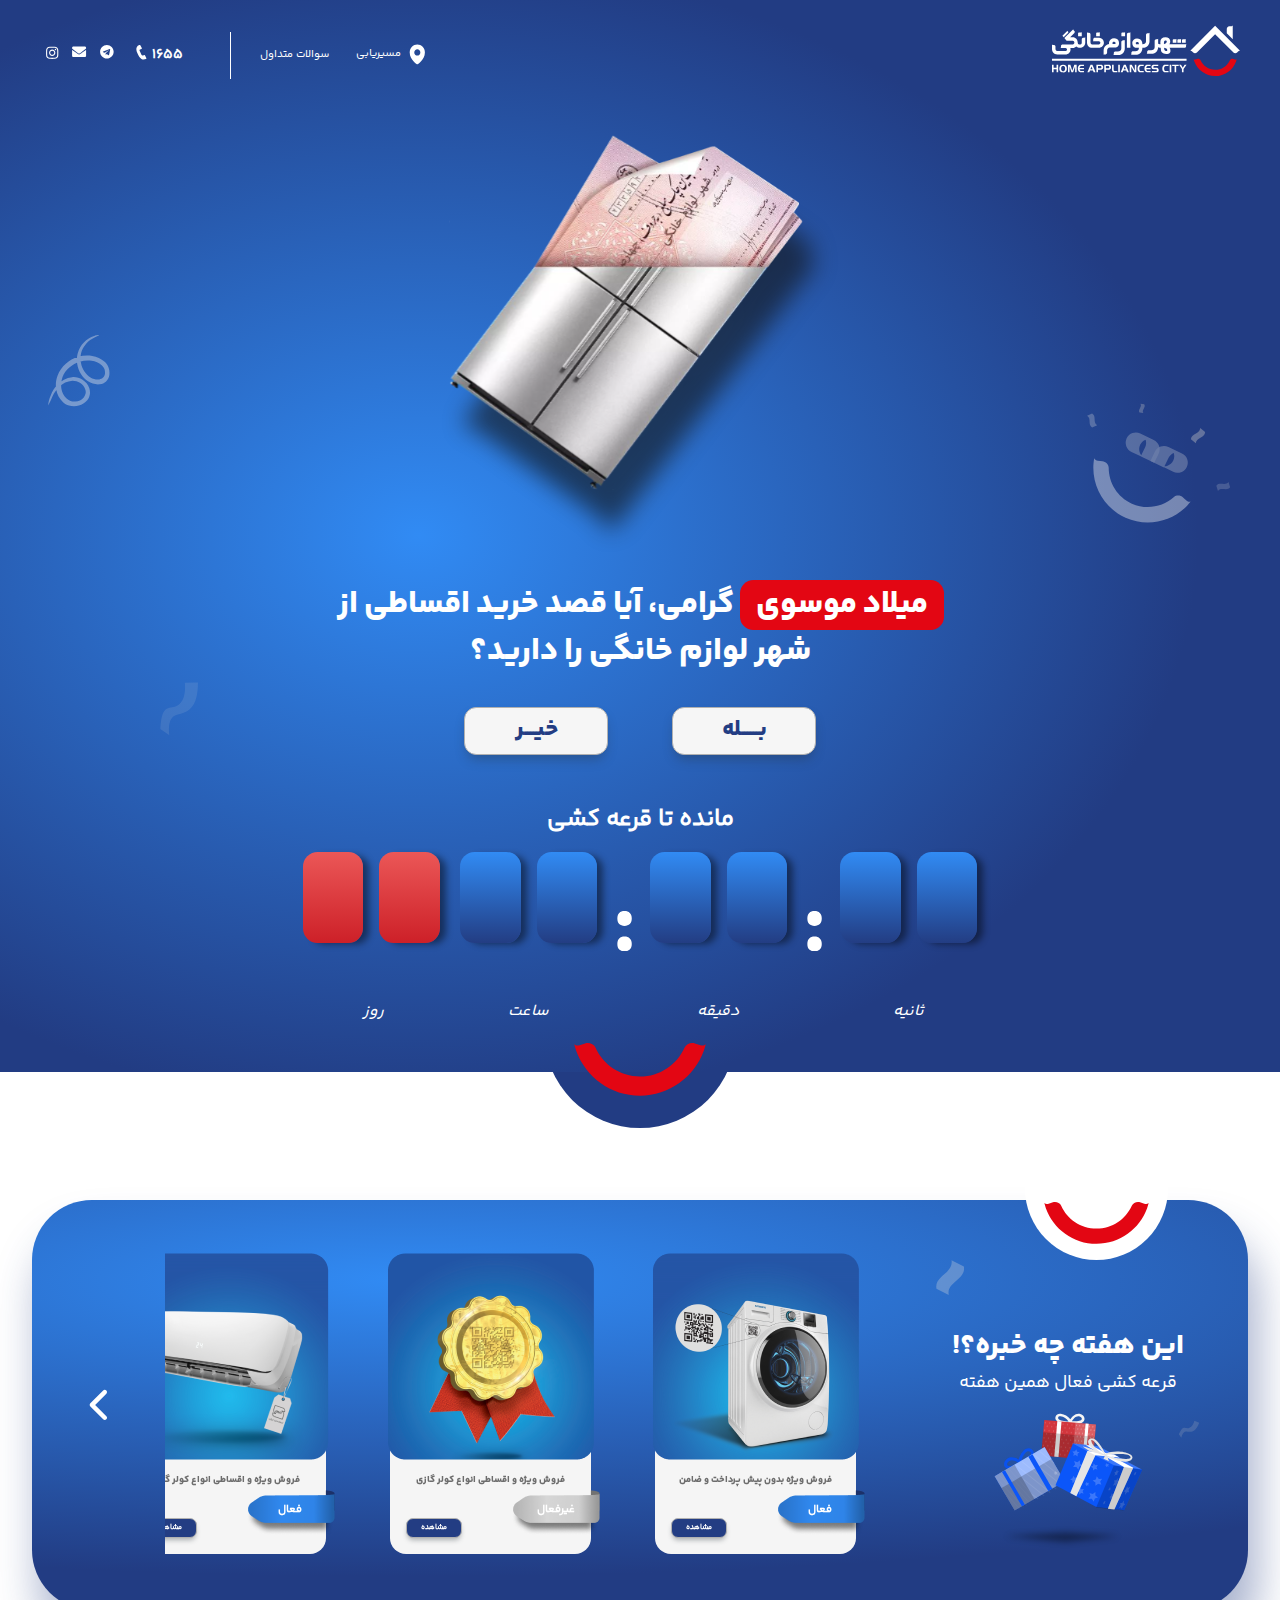
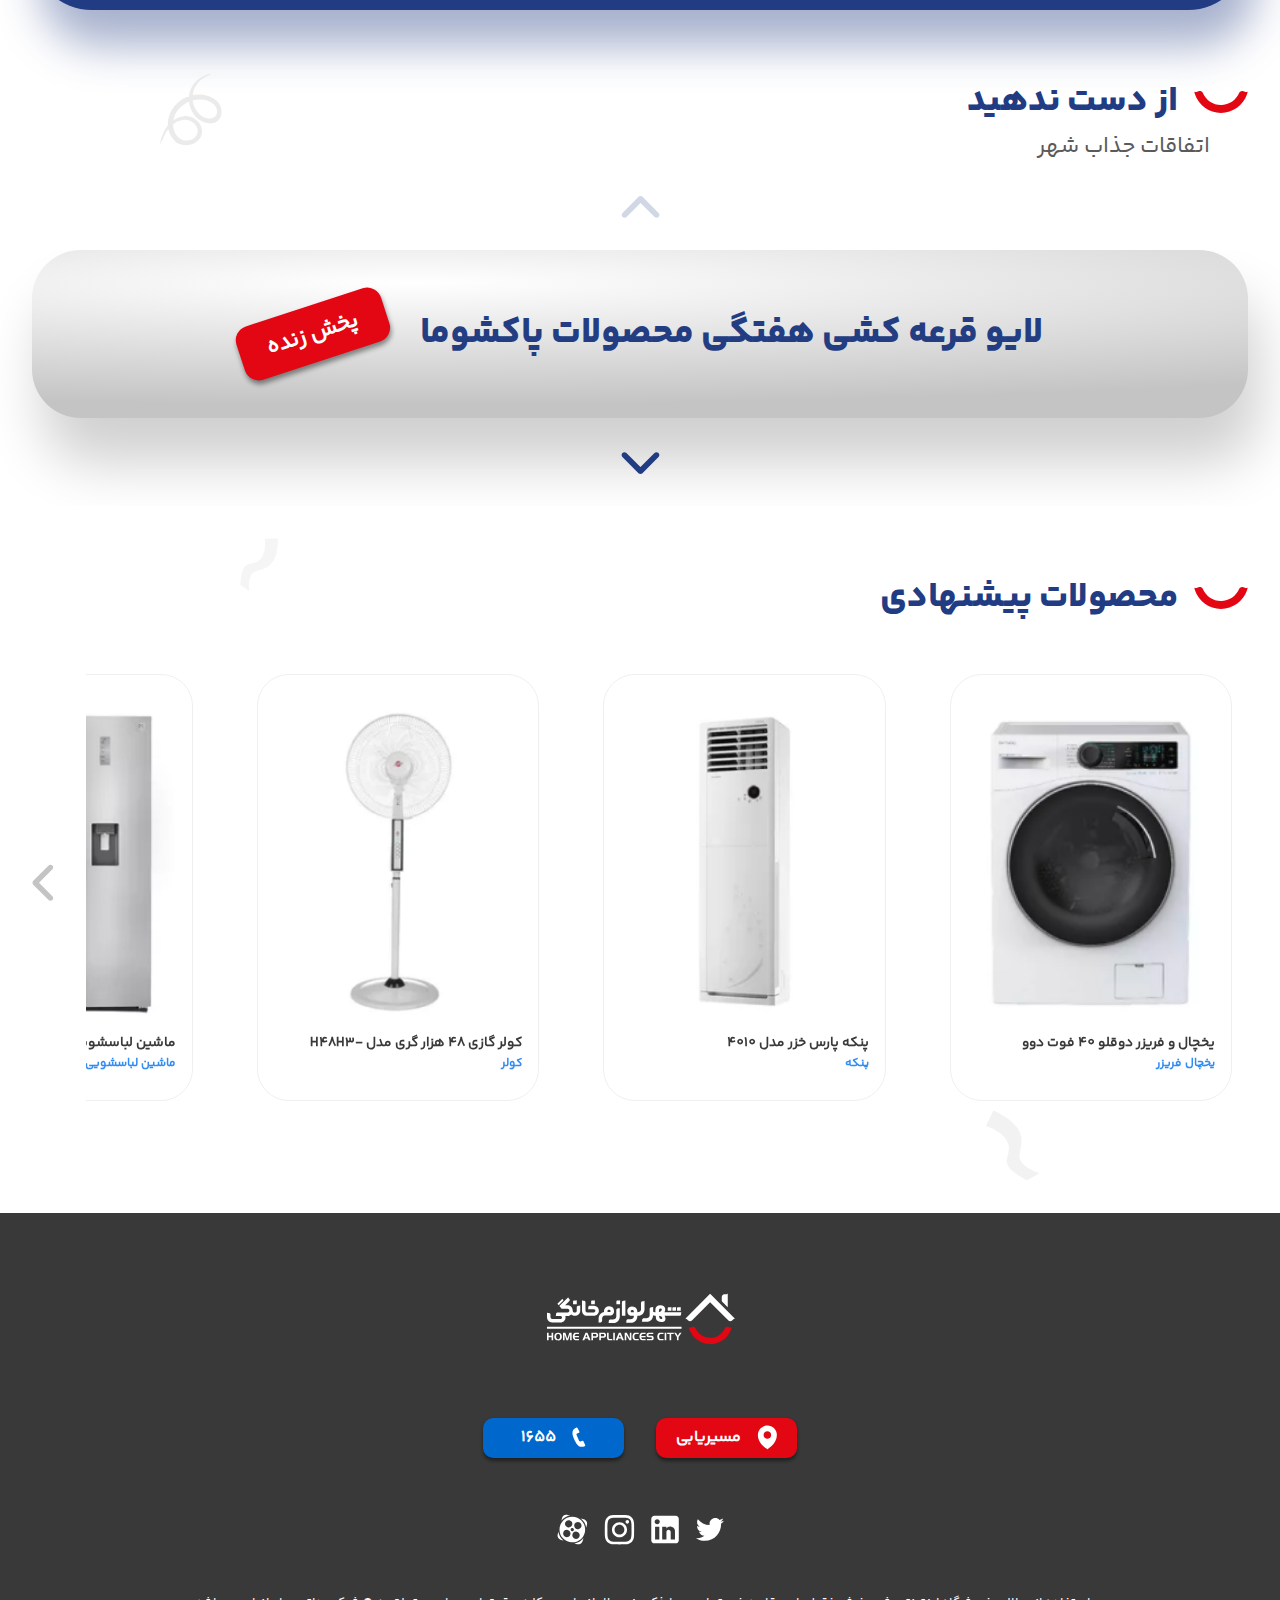
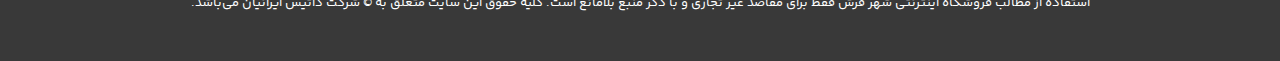
==== commit f49a323d: "bug fix" ====
--- a/counter.html
+++ b/counter.html
@@ -55,6 +55,21 @@
           </div>
         </header>
         <div class="section__1 section__1__counter">
+          <img
+            class="floating_stuff floating_stuff1"
+            src="../assets/images/floating_stuff5.svg"
+            alt="floating_stuff"
+          />
+          <img
+            class="floating_stuff floating_stuff2"
+            src="../assets/images/floating_stuff7.svg"
+            alt="floating_stuff"
+          />
+          <img
+            class="floating_stuff floating_stuff8"
+            src="../assets/images/floating_stuff1.svg"
+            alt="floating_stuff"
+          />
           <div class="section__1__desc">
             <div class="section__1__desc__greating">
               <span class="highlight"> میلاد موسوی </span>
@@ -123,13 +138,23 @@
           <img class="curveIcon" src="../assets/icons/curve.svg" />
         </div>
       </section>
-      <section class="section__2">
+      <section class="section__2 section__2__counter">
         <!-- <img class="section__2__notch" src="../assets/images/section2-bg.png" /> -->
         <div class="section__2__title"></div>
       </section>
       <section class="section__3">
         <div class="horizenScroll__container">
           <div class="horizenScroll__container__title">
+            <img
+              class="floating_stuff floating_stuff2"
+              src="../assets/images/floating_stuff3.svg"
+              alt="floating_stuff"
+            />
+            <img
+              class="floating_stuff floating_stuff1"
+              src="../assets/images/floating_stuff4.svg"
+              alt="floating_stuff"
+            />
             <span class="horizenScroll__container__title__curve">
               <img class="" src="../assets/icons/curve.svg" />
             </span>
@@ -305,7 +330,7 @@
               </div>
             </div>
           </div>
-          <div class="arrowLeft">
+          <div id="horizenScrollArrow" class="arrowLeft">
             <img src="../assets/icons/arrow-left.svg" />
           </div>
         </div>
@@ -313,6 +338,11 @@
 
       <section class="section__4">
         <div class="section__4__title">
+          <img
+            class="floating_stuff section__4__floating_stuff"
+            src="../assets/images/floating_stuff5.svg"
+            alt="floating_stuff"
+          />
           <div class="section__4__title__main">
             <img src="../assets/icons/curve.svg" />
             <span>از دست ندهید</span>
@@ -321,8 +351,9 @@
         </div>
         <div class="verticalScrollable__container">
           <img
+            id="scrollArrowUp"
             class="verticalScrollable__container__arrowUp"
-            src="../assets/icons/scroll-up.svg"
+            src="../assets/icons/scroll-down.svg"
           />
           <div class="verticalScrollable">
             <div class="verticalScrollable__item">
@@ -351,6 +382,7 @@
             </div>
           </div>
           <img
+            id="scrollArrowDown"
             class="verticalScrollable__container__arrowDown"
             src="../assets/icons/scroll-down.svg"
           />
@@ -358,6 +390,11 @@
       </section>
       <section class="section__5">
         <div class="section__4__title">
+          <img
+            class="floating_stuff section__5__floating_stuff"
+            src="../assets/images/floating_stuff1.svg"
+            alt="floating_stuff"
+          />
           <div class="section__4__title__main">
             <img src="../assets/icons/curve.svg" />
             <span>محصولات پیشنهادی</span>
@@ -365,6 +402,11 @@
           <div class="section__4__title__sub"></div>
         </div>
         <div class="products__container">
+          <img
+            class="floating_stuff section__5__floating_stuff1"
+            src="../assets/images/floating_stuff2.svg"
+            alt="floating_stuff"
+          />
           <div class="products_scroll">
             <div class="product">
               <img src="../assets/images/product1.png" />
@@ -407,7 +449,7 @@
               <a href="#">ماشین لباسشویی </a>
             </div>
           </div>
-          <div class="products__container__arrow">
+          <div id="horizenScrollArrow2" class="products__container__arrow">
             <img src="../assets/icons/arrow-left-gray.svg" />
           </div>
         </div>
@@ -442,5 +484,7 @@
       </div>
     </footer>
     <script src="./js/counter.js"></script>
+    <script src="./js/script.js"></script>
+    <!-- <script src="./js/slider.js"></script> -->
   </body>
 </html>
--- a/css/slider.css
+++ b/css/slider.css
@@ -3,10 +3,19 @@
   position: relative;
   /* width: 750px;
   height: 500px; */
-  width: 400px;
+  width: 535px;
+  height: fit-content;
   overflow: hidden;
   border-radius: 10px;
+  /* border: 1px solid red; */
+
+  margin-top: auto;
 }
+
+.section__1 {
+  height: 100%;
+}
+
 .slider {
   width: inherit;
   height: inherit;
@@ -15,6 +24,14 @@
   align-items: center;
   transition: all 0.75s;
 }
+
+.slider img {
+  /* border: 1px solid blue; */
+  /* height: 100%; */
+  /* height: auto; */
+  min-width: 535px;
+}
+
 .slider-info {
   position: absolute;
   width: auto;
--- a/css/style.css
+++ b/css/style.css
@@ -122,6 +122,7 @@
 .nav__menus__route {
   display: inline-flex;
   align-items: center;
+  margin-top: 0.26rem;
 }
 .nav__menus__route img {
   width: 1.02169rem;
@@ -194,6 +195,10 @@
   display: inline-flex;
   justify-content: center;
   align-items: center;
+}
+
+.arrowLeft {
+  cursor: pointer;
 }
 
 .highlight-tag {
@@ -224,18 +229,35 @@
 .section__1__counter {
   max-width: var(--xl);
   margin: auto;
-  padding-bottom: 1rem;
   display: flex;
   align-items: center;
   flex-direction: column-reverse;
   justify-content: center;
-  padding-top: 1rem;
   height: 100%;
   width: 100%;
 }
 
 .section__1__counter .section__1__image {
-  max-width: 450px;
+  max-width: 400px;
+  margin: 0;
+}
+
+.section__1__counter {
+  position: relative;
+}
+
+.section__1__counter .floating_stuff1 {
+  top: 30%;
+  opacity: 0.4;
+}
+.section__1__counter .floating_stuff2 {
+  top: 40%;
+  opacity: 0.4;
+}
+.section__1__counter .floating_stuff8 {
+  bottom: 10%;
+  left: 10rem;
+  opacity: 0.4;
 }
 
 .section__1__desc__greating {
@@ -310,23 +332,23 @@
 }
 
 .section__1__desc button {
-  width: 12rem;
-  height: 4rem;
+  width: 9rem;
+  height: 3rem;
   flex-shrink: 0;
-  border-radius: 16px;
+  border-radius: 0.76338rem;
   border: 1px solid #b1b1b1;
   background: #f6f6f6;
   box-shadow: 0px 7px 12px -3px rgba(38, 50, 56, 0.36);
   color: #233d83;
   text-align: right;
-  font-size: 1.875rem;
+  font-size: 1.43131rem;
   font-family: IRANYekanBold;
   font-weight: 1000;
   line-height: 117.5%;
   text-align: center;
   cursor: pointer;
   transition: 0.3s;
-  margin: 3rem 2rem;
+  margin: 2rem 2rem;
 }
 
 .section__1__desc button:hover {
@@ -499,7 +521,7 @@
   color: #233d83;
   /* height: 100vh; */
   position: relative;
-  padding-top: 10rem;
+  padding-top: 4rem;
 }
 .section__2__title::after {
   /* height: 1.38rem;
@@ -534,7 +556,7 @@
   font-weight: 100;
   line-height: 117.5%;
   font-family: IRANYekanBold;
-  margin-bottom: 4rem;
+  margin-bottom: 2rem;
   margin-top: 4rem;
 }
 .section__2__form {
@@ -571,7 +593,7 @@
   max-width: 100%;
   height: 4.8125rem;
   flex-shrink: 0;
-  margin: 1rem 0;
+  margin: 0.5rem 0;
   padding: 0 1rem;
 }
 
@@ -590,11 +612,16 @@
   font-weight: 100;
   line-height: 117.5%;
   margin: 2rem;
+  margin-top: 1rem;
   cursor: pointer;
 }
 
 .section__2__form__inputs button:hover {
   background: #132d73;
+}
+
+.section__2__counter {
+  padding-top: 8rem;
 }
 
 .message {
@@ -710,6 +737,26 @@
   top: 18rem;
   right: 12rem;
   animation-delay: 1s;
+}
+
+.floating_stuff {
+  position: absolute;
+  animation: floating_stuff 4s ease-in-out infinite;
+}
+
+.floating_stuff1 {
+  left: 3rem;
+  top: 5rem;
+}
+.floating_stuff2 {
+  right: 3rem;
+  top: 10rem;
+  animation-delay: 1s;
+}
+.floating_stuff3 {
+  right: 1rem;
+  bottom: 3rem;
+  animation-delay: 2s;
 }
 
 /* end section 2 */
@@ -748,6 +795,14 @@
   width: max-content;
   padding: 0 4rem;
   padding-top: 4rem;
+  position: relative;
+}
+
+.horizenScroll__container__title .floating_stuff1 {
+  top: 0;
+}
+
+.horizenScroll__container__title .floating_stuff2 {
 }
 
 .horizenScroll__container__title__main {
@@ -781,7 +836,7 @@
   width: 8.94756rem;
   height: 8.94756rem;
   border-radius: 50%;
-  top: -6rem;
+  top: -9rem;
   right: 5rem;
 }
 
@@ -802,6 +857,9 @@
   margin-bottom: 4rem;
   margin-top: 4rem;
   padding: 0;
+}
+.section__4__title {
+  position: relative;
 }
 .section__4__title__main {
   display: flex;
@@ -845,6 +903,7 @@
 }
 
 .verticalScrollable {
+  scroll-behavior: smooth;
   height: 16rem;
   overflow-y: auto;
   overflow-x: visible;
@@ -914,16 +973,35 @@
 
 .verticalScrollable__container__arrowUp {
   margin: 2rem 0;
+  cursor: pointer;
+  transform: rotate(180deg);
+  opacity: 0.2;
+  transition: all 0.2s;
 }
 
 .verticalScrollable__container__arrowDown {
   position: absolute;
   bottom: 2rem;
+  cursor: pointer;
+  transition: all 0.2s;
+}
+
+.section__4__floating_stuff {
+  left: 10rem;
+  top: 0rem;
 }
 
 /* end section  */
 
 /* section 5 */
+.section__5__floating_stuff {
+  left: 15rem;
+  top: -2rem;
+}
+.section__5__floating_stuff1 {
+  right: 15rem;
+  bottom: -2rem;
+}
 .section__5 {
   max-width: var(--xl);
   margin: auto;
@@ -936,6 +1014,7 @@
   display: flex;
   justify-content: center;
   align-items: center;
+  position: relative;
 }
 
 .products_scroll {
@@ -947,6 +1026,7 @@
   transition: all 0.1s;
   will-change: transform;
   overflow-x: auto;
+  scroll-behavior: smooth;
 }
 .product {
   display: flex;
@@ -968,6 +1048,7 @@
 
 .products__container__arrow {
   margin: 2rem;
+  cursor: pointer;
 }
 
 .product img {
@@ -1140,6 +1221,30 @@
   }
 }
 
+@-webkit-keyframes floating_stuff {
+  0% {
+    transform: translatey(0px) rotate(-20deg);
+  }
+  50% {
+    transform: translatey(-20px) rotate(20deg);
+  }
+  100% {
+    transform: translatey(0px) rotate(-20deg);
+  }
+}
+
+@keyframes floating_stuff {
+  0% {
+    transform: translatey(0px) rotate(-20deg);
+  }
+  50% {
+    transform: translatey(-20px) rotate(20deg);
+  }
+  100% {
+    transform: translatey(0px) rotate(-20deg);
+  }
+}
+
 @-webkit-keyframes bubble {
   0% {
     transform: scale(1) translatey(0px);
@@ -1186,6 +1291,16 @@
     flex-direction: column-reverse;
     justify-content: flex-end;
     margin-bottom: 10rem;
+  }
+
+  .section__1__counter {
+    margin-bottom: 0rem;
+  }
+  .slider img {
+    /* border: 1px solid blue; */
+    /* height: 100%; */
+    /* height: auto; */
+    min-width: unset;
   }
   .arrowLeft {
     display: none !important;
@@ -1263,6 +1378,37 @@
   .verticalScrollable__item__text {
     font-size: 1.8rem;
   }
+
+  .section__2 .floating_stuff1 {
+    left: 3rem;
+    top: -3rem;
+  }
+  .section__2 .floating_stuff2 {
+    bottom: -3rem;
+    z-index: 10;
+    top: unset;
+    transform: scale(0.5) !important;
+  }
+
+  .section__2 .floating_stuff3 {
+    right: 1rem;
+    bottom: unset;
+    top: 1rem;
+  }
+
+  .section__3 .floating_stuff1 {
+    left: 3rem;
+    top: 2rem;
+  }
+  .section__3 .floating_stuff2 {
+    bottom: -0rem;
+    z-index: 10;
+    top: unset;
+  }
+
+  .horizenScroll__container__title__curve {
+    top: -6rem;
+  }
 }
 
 @media only screen and (max-width: 760px) {
@@ -1328,8 +1474,9 @@
     left: 10rem;
     top: 2rem;
   }
+
   .section__4__title__main img {
-    width: 2.67863rem;
+    /* width: 21.67863rem; */
     height: 1.07225rem;
     flex-shrink: 0;
   }
@@ -1376,6 +1523,27 @@
   .counter__label {
     bottom: -3rem;
   }
+  .section__4__floating_stuff {
+    left: 1rem;
+    top: 0rem;
+  }
+  .section__5__floating_stuff {
+    left: 2rem;
+    top: 0rem;
+  }
+  .section__1__counter .floating_stuff1 {
+    top: 10%;
+    opacity: 0.4;
+  }
+  .section__1__counter .floating_stuff2 {
+    top: 40%;
+    opacity: 0.4;
+  }
+  .section__1__counter .floating_stuff8 {
+    bottom: -8rem;
+    left: 10rem;
+    opacity: 0.4;
+  }
 }
 
 @media only screen and (max-width: 500px) {
--- a/css/cards.css
+++ b/css/cards.css
@@ -9,14 +9,14 @@
 .horizenScroll {
   padding-left: 2rem;
   width: 100%;
-  transition: all 0.1s;
   will-change: transform;
   overflow: hidden;
   overflow-x: auto;
   display: flex;
   justify-content: start;
   align-items: center;
-  direction: ltr;
+  scroll-behavior: smooth;
+  direction: rtl;
 }
 
 .arrowLeft {
@@ -45,7 +45,7 @@
 }
 
 .section__cards {
-  margin: 1rem auto;
+  margin: 1.5rem auto;
   display: flex;
   justify-content: center;
   align-items: center;
@@ -74,9 +74,10 @@
 
 .card__image {
   border-radius: 1rem;
-  width: 12rem;
-  height: 12rem;
+  /* width: 12rem;
+  height: 12rem; */
   /* flex-shrink: 0; */
+  margin: -3px;
 }
 
 .card__text {
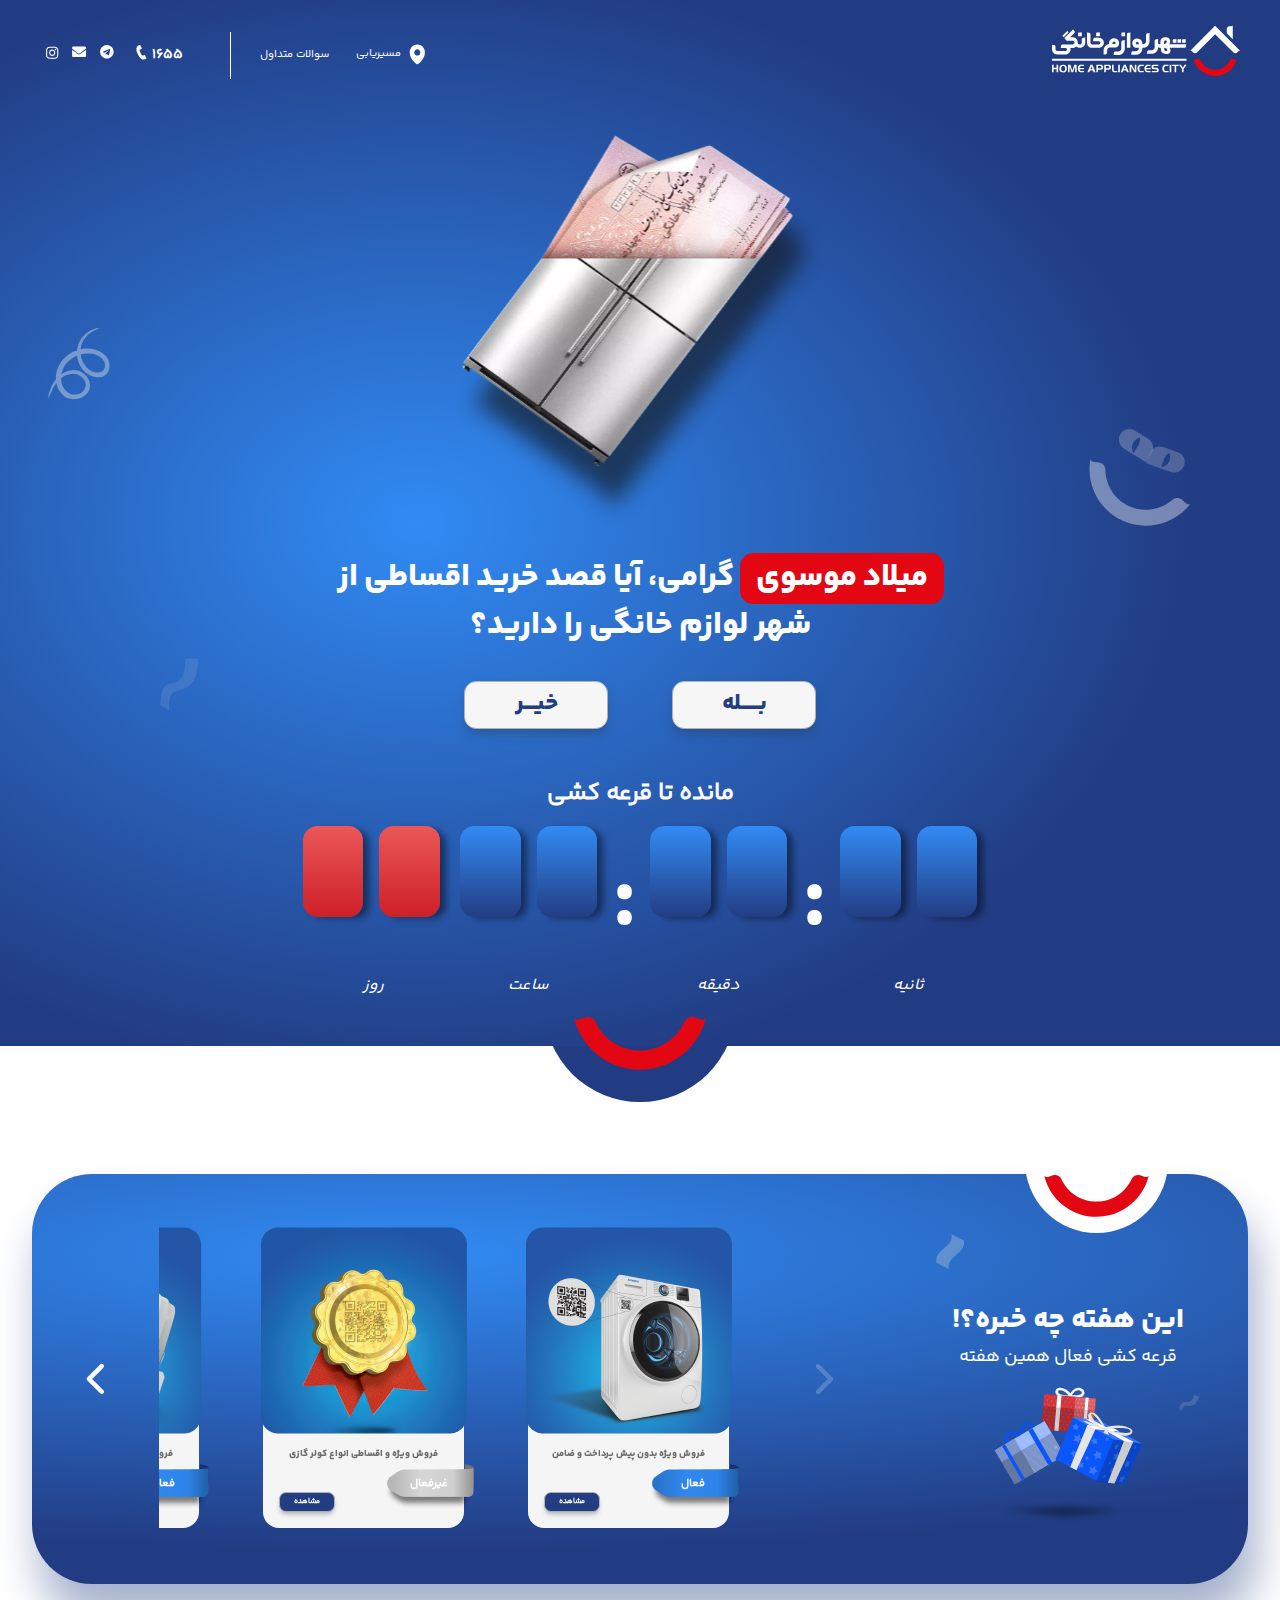
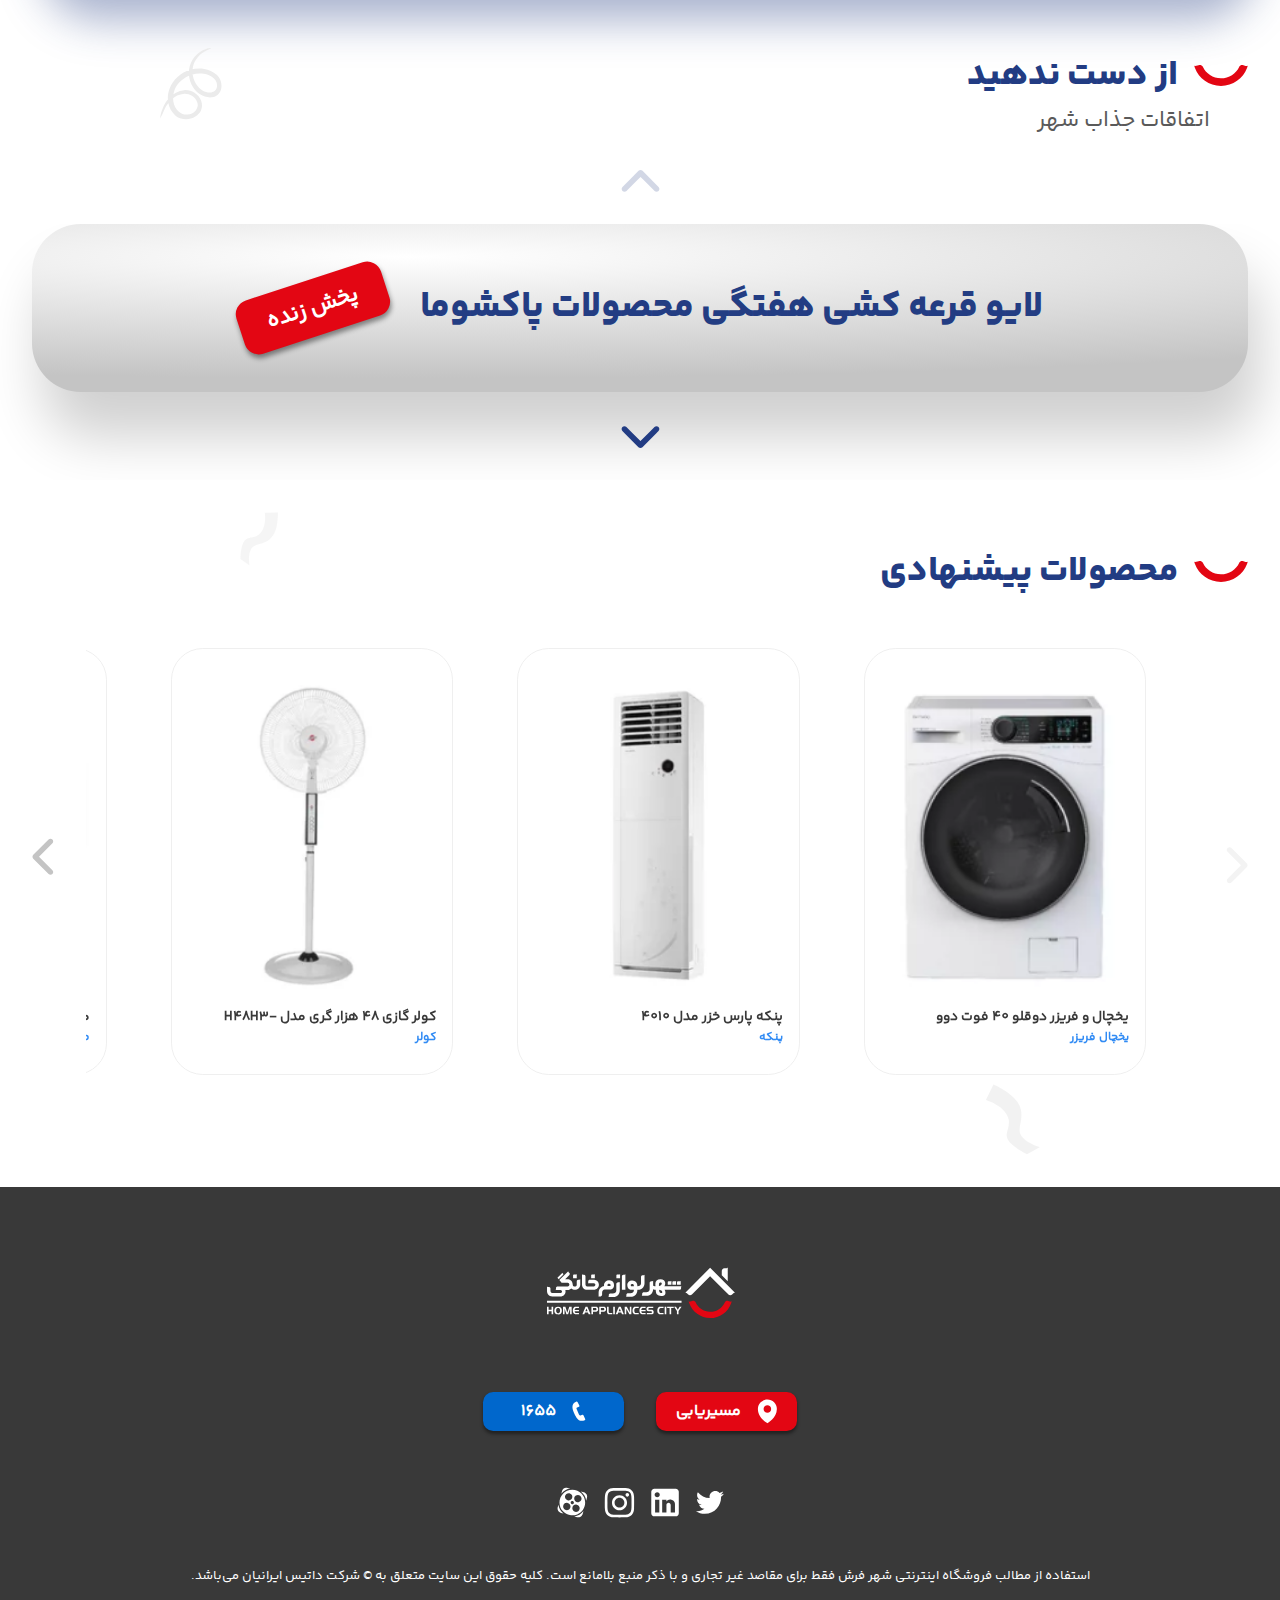
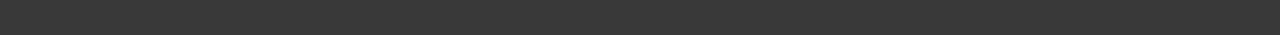
==== commit 1dd50720: "bug fix" ====
--- a/counter.html
+++ b/counter.html
@@ -13,13 +13,13 @@
       <section class="section__1__container">
         <header>
           <div>
-            <img src="../assets/icons/logo.svg" alt="شهر فرش" />
+            <img src="./assets/icons/logo.svg" alt="شهر فرش" />
           </div>
           <div class="nav">
             <ul class="nav__menus">
               <li>
                 <a href="" class="nav__menus__route">
-                  <img src="../assets/icons/location.svg" />
+                  <img src="./assets/icons/location.svg" />
                   <span> مسیریابی </span>
                 </a>
               </li>
@@ -31,23 +31,23 @@
               <li class="nav__links--tel">
                 <a href="tel:1655">
                   <span>۱۶۵۵</span>
-                  <img src="../assets/icons/phone.svg" alt="phone" />
+                  <img src="./assets/icons/phone.svg" alt="phone" />
                 </a>
               </li>
               <div>
                 <li class="">
                   <a href="">
-                    <img src="../assets/icons/telegram.svg" alt="telegram" />
+                    <img src="./assets/icons/telegram.svg" alt="telegram" />
                   </a>
                 </li>
                 <li class="nav__links--email">
                   <a href="">
-                    <img src="../assets/icons/envelope.svg" alt="email" />
+                    <img src="./assets/icons/envelope.svg" alt="email" />
                   </a>
                 </li>
                 <li>
                   <a href="">
-                    <img src="../assets/icons/instagram.svg" alt="instagram" />
+                    <img src="./assets/icons/instagram.svg" alt="instagram" />
                   </a>
                 </li>
               </div>
@@ -57,17 +57,19 @@
         <div class="section__1 section__1__counter">
           <img
             class="floating_stuff floating_stuff1"
-            src="../assets/images/floating_stuff5.svg"
+            src="./assets/images/floating_stuff5.svg"
             alt="floating_stuff"
           />
-          <img
-            class="floating_stuff floating_stuff2"
-            src="../assets/images/floating_stuff7.svg"
-            alt="floating_stuff"
-          />
+          <object
+            class="floating_stuff2 animated_svg"
+            type="image/svg+xml"
+            data="./assets/images/floating_stuff7.svg"
+          >
+            <img src="./assets/images/floating_stuff7.svg" />
+          </object>
           <img
             class="floating_stuff floating_stuff8"
-            src="../assets/images/floating_stuff1.svg"
+            src="./assets/images/floating_stuff1.svg"
             alt="floating_stuff"
           />
           <div class="section__1__desc">
@@ -81,12 +83,12 @@
             </div>
 
             <!-- <span id="scrollIcon">
-              <img src="../assets/icons/dot.svg" />
-              <img src="../assets/icons/down.svg" />
+              <img src="./assets/icons/dot.svg" />
+              <img src="./assets/icons/down.svg" />
             </span> -->
           </div>
           <div class="section__1__image">
-            <img src="../assets/images/freezer.svg" alt="فرش" />
+            <img src="./assets/images/freezer.svg" alt="فرش" />
           </div>
 
           <!-- <div class="bubble bubble1"></div>  -->
@@ -95,12 +97,12 @@
           <div class="bubble bubble4"></div>
           <img
             class="float gift gift1"
-            src="../assets/images/git.svg"
+            src="./assets/images/git.svg"
             alt="gift"
           />
           <img
             class="float gift gift2"
-            src="../assets/images/git2.svg"
+            src="./assets/images/git2.svg"
             alt="gift"
           /> -->
         </div>
@@ -135,11 +137,11 @@
         </div>
         <div class="scrollIcon__container"></div>
         <div class="scrollIcon__stuff">
-          <img class="curveIcon" src="../assets/icons/curve.svg" />
+          <img class="curveIcon" src="./assets/icons/curve.svg" />
         </div>
       </section>
       <section class="section__2 section__2__counter">
-        <!-- <img class="section__2__notch" src="../assets/images/section2-bg.png" /> -->
+        <!-- <img class="section__2__notch" src="./assets/images/section2-bg.png" /> -->
         <div class="section__2__title"></div>
       </section>
       <section class="section__3">
@@ -147,16 +149,16 @@
           <div class="horizenScroll__container__title">
             <img
               class="floating_stuff floating_stuff2"
-              src="../assets/images/floating_stuff3.svg"
+              src="./assets/images/floating_stuff3.svg"
               alt="floating_stuff"
             />
             <img
               class="floating_stuff floating_stuff1"
-              src="../assets/images/floating_stuff4.svg"
+              src="./assets/images/floating_stuff4.svg"
               alt="floating_stuff"
             />
             <span class="horizenScroll__container__title__curve">
-              <img class="" src="../assets/icons/curve.svg" />
+              <img class="" src="./assets/icons/curve.svg" />
             </span>
             <span class="horizenScroll__container__title__main"
               >این هفته چه خبره؟!</span
@@ -166,172 +168,191 @@
             >
             <img
               class="horizenScroll__container__title__image"
-              src="../assets/images/gifts.svg"
+              src="./assets/images/gifts.svg"
             />
           </div>
           <div class="horizenScroll__shadow"></div>
+          <div
+            id="horizenScrollArrowRight"
+            class="arrowLeft horizenScrollArrowRight"
+          >
+            <img src="./assets/icons/arrow-left.svg" />
+          </div>
           <div class="horizenScroll">
             <div class="section__cards">
-              <div class="card">
-                <img
-                  class="card__image"
-                  src="../assets/images/cards/card1.png"
-                />
-                <span class="card__text"
-                  >فروش ویژه بدون پیش پرداخت و ضامن
-                </span>
-                <span class="card__status card__status--active">
-                  <span class="card__status__text"> فعال </span>
+              <a href="#">
+                <div class="card">
                   <img
-                    class="card__status__bg"
-                    src="../assets/images/cards/active.png"
+                    class="card__image"
+                    src="./assets/images/cards/card1.png"
                   />
+                  <span class="card__text"
+                    >فروش ویژه بدون پیش پرداخت و ضامن
+                  </span>
+                  <span class="card__status card__status--active">
+                    <span class="card__status__text"> فعال </span>
+                    <img
+                      class="card__status__bg"
+                      src="./assets/images/cards/active.png"
+                    />
+                    <img
+                      class="card__status__bgb"
+                      src="./assets/images/cards/active-b.png"
+                    />
+
+                    <img
+                      class="card__status__shadow"
+                      src="./assets/images/cards/shadow.png"
+                    />
+                  </span>
+                  <button class="card__button">مشاهده</button>
+                </div>
+              </a>
+              <a href="#">
+                <div class="card">
                   <img
-                    class="card__status__bgb"
-                    src="../assets/images/cards/active-b.png"
+                    class="card__image"
+                    src="./assets/images/cards/card2.png"
                   />
-
+                  <span class="card__text"
+                    >فروش ویژه و اقساطی انواع کولر گازی
+                  </span>
+                  <span class="card__status card__status--deactive">
+                    <span class="card__status__text"> غیرفعال </span>
+                    <img
+                      class="card__status__bg"
+                      src="./assets/images/cards/deactive.png"
+                    />
+                    <img
+                      class="card__status__bgb"
+                      src="./assets/images/cards/deactive-b.png"
+                    />
+
+                    <img
+                      class="card__status__shadow"
+                      src="./assets/images/cards/shadow.png"
+                    />
+                  </span>
+                  <button class="card__button">مشاهده</button>
+                </div>
+              </a>
+              <a href="#">
+                <div class="card">
                   <img
-                    class="card__status__shadow"
-                    src="../assets/images/cards/shadow.png"
+                    class="card__image"
+                    src="./assets/images/cards/card3.png"
                   />
-                </span>
-                <button class="card__button">مشاهده</button>
-              </div>
-              <div class="card">
-                <img
-                  class="card__image"
-                  src="../assets/images/cards/card2.png"
-                />
-                <span class="card__text"
-                  >فروش ویژه و اقساطی انواع کولر گازی
-                </span>
-                <span class="card__status card__status--deactive">
-                  <span class="card__status__text"> غیرفعال </span>
+                  <span class="card__text"
+                    >فروش ویژه و اقساطی انواع کولر گازی
+                  </span>
+                  <span class="card__status card__status--active">
+                    <span class="card__status__text"> فعال </span>
+                    <img
+                      class="card__status__bg"
+                      src="./assets/images/cards/active.png"
+                    />
+                    <img
+                      class="card__status__bgb"
+                      src="./assets/images/cards/active-b.png"
+                    />
+
+                    <img
+                      class="card__status__shadow"
+                      src="./assets/images/cards/shadow.png"
+                    />
+                  </span>
+                  <button class="card__button">مشاهده</button>
+                </div>
+              </a>
+              <a href="#">
+                <div class="card">
                   <img
-                    class="card__status__bg"
-                    src="../assets/images/cards/deactive.png"
+                    class="card__image"
+                    src="./assets/images/cards/card1.png"
                   />
+                  <span class="card__text"
+                    >فروش ویژه بدون پیش پرداخت و ضامن
+                  </span>
+                  <span class="card__status card__status--active">
+                    <span class="card__status__text"> فعال </span>
+                    <img
+                      class="card__status__bg"
+                      src="./assets/images/cards/active.png"
+                    />
+                    <img
+                      class="card__status__bgb"
+                      src="./assets/images/cards/active-b.png"
+                    />
+
+                    <img
+                      class="card__status__shadow"
+                      src="./assets/images/cards/shadow.png"
+                    />
+                  </span>
+                  <button class="card__button">مشاهده</button>
+                </div>
+              </a>
+              <a href="#">
+                <div class="card">
                   <img
-                    class="card__status__bgb"
-                    src="../assets/images/cards/deactive-b.png"
+                    class="card__image"
+                    src="./assets/images/cards/card2.png"
                   />
-
+                  <span class="card__text"
+                    >فروش ویژه و اقساطی انواع کولر گازی
+                  </span>
+                  <span class="card__status card__status--deactive">
+                    <span class="card__status__text"> غیرفعال </span>
+                    <img
+                      class="card__status__bg"
+                      src="./assets/images/cards/deactive.png"
+                    />
+                    <img
+                      class="card__status__bgb"
+                      src="./assets/images/cards/deactive-b.png"
+                    />
+
+                    <img
+                      class="card__status__shadow"
+                      src="./assets/images/cards/shadow.png"
+                    />
+                  </span>
+                  <button class="card__button">مشاهده</button>
+                </div></a
+              >
+
+              <a href="#">
+                <div class="card">
                   <img
-                    class="card__status__shadow"
-                    src="../assets/images/cards/shadow.png"
+                    class="card__image"
+                    src="./assets/images/cards/card3.png"
                   />
-                </span>
-                <button class="card__button">مشاهده</button>
-              </div>
-              <div class="card">
-                <img
-                  class="card__image"
-                  src="../assets/images/cards/card3.png"
-                />
-                <span class="card__text"
-                  >فروش ویژه و اقساطی انواع کولر گازی
-                </span>
-                <span class="card__status card__status--active">
-                  <span class="card__status__text"> فعال </span>
-                  <img
-                    class="card__status__bg"
-                    src="../assets/images/cards/active.png"
-                  />
-                  <img
-                    class="card__status__bgb"
-                    src="../assets/images/cards/active-b.png"
-                  />
-
-                  <img
-                    class="card__status__shadow"
-                    src="../assets/images/cards/shadow.png"
-                  />
-                </span>
-                <button class="card__button">مشاهده</button>
-              </div>
-              <div class="card">
-                <img
-                  class="card__image"
-                  src="../assets/images/cards/card1.png"
-                />
-                <span class="card__text"
-                  >فروش ویژه بدون پیش پرداخت و ضامن
-                </span>
-                <span class="card__status card__status--active">
-                  <span class="card__status__text"> فعال </span>
-                  <img
-                    class="card__status__bg"
-                    src="../assets/images/cards/active.png"
-                  />
-                  <img
-                    class="card__status__bgb"
-                    src="../assets/images/cards/active-b.png"
-                  />
-
-                  <img
-                    class="card__status__shadow"
-                    src="../assets/images/cards/shadow.png"
-                  />
-                </span>
-                <button class="card__button">مشاهده</button>
-              </div>
-              <div class="card">
-                <img
-                  class="card__image"
-                  src="../assets/images/cards/card2.png"
-                />
-                <span class="card__text"
-                  >فروش ویژه و اقساطی انواع کولر گازی
-                </span>
-                <span class="card__status card__status--deactive">
-                  <span class="card__status__text"> غیرفعال </span>
-                  <img
-                    class="card__status__bg"
-                    src="../assets/images/cards/deactive.png"
-                  />
-                  <img
-                    class="card__status__bgb"
-                    src="../assets/images/cards/deactive-b.png"
-                  />
-
-                  <img
-                    class="card__status__shadow"
-                    src="../assets/images/cards/shadow.png"
-                  />
-                </span>
-                <button class="card__button">مشاهده</button>
-              </div>
-              <div class="card">
-                <img
-                  class="card__image"
-                  src="../assets/images/cards/card3.png"
-                />
-                <span class="card__text"
-                  >فروش ویژه و اقساطی انواع کولر گازی
-                </span>
-                <span class="card__status card__status--active">
-                  <span class="card__status__text"> فعال </span>
-                  <img
-                    class="card__status__bg"
-                    src="../assets/images/cards/active.png"
-                  />
-                  <img
-                    class="card__status__bgb"
-                    src="../assets/images/cards/active-b.png"
-                  />
-
-                  <img
-                    class="card__status__shadow"
-                    src="../assets/images/cards/shadow.png"
-                  />
-                </span>
-                <button class="card__button">مشاهده</button>
-              </div>
+                  <span class="card__text"
+                    >فروش ویژه و اقساطی انواع کولر گازی
+                  </span>
+                  <span class="card__status card__status--active">
+                    <span class="card__status__text"> فعال </span>
+                    <img
+                      class="card__status__bg"
+                      src="./assets/images/cards/active.png"
+                    />
+                    <img
+                      class="card__status__bgb"
+                      src="./assets/images/cards/active-b.png"
+                    />
+
+                    <img
+                      class="card__status__shadow"
+                      src="./assets/images/cards/shadow.png"
+                    />
+                  </span>
+                  <button class="card__button">مشاهده</button>
+                </div>
+              </a>
             </div>
           </div>
           <div id="horizenScrollArrow" class="arrowLeft">
-            <img src="../assets/icons/arrow-left.svg" />
+            <img src="./assets/icons/arrow-left.svg" />
           </div>
         </div>
       </section>
@@ -340,11 +361,11 @@
         <div class="section__4__title">
           <img
             class="floating_stuff section__4__floating_stuff"
-            src="../assets/images/floating_stuff5.svg"
+            src="./assets/images/floating_stuff5.svg"
             alt="floating_stuff"
           />
           <div class="section__4__title__main">
-            <img src="../assets/icons/curve.svg" />
+            <img src="./assets/icons/curve.svg" />
             <span>از دست ندهید</span>
           </div>
           <div class="section__4__title__sub">اتفاقات جذاب شهر</div>
@@ -353,7 +374,7 @@
           <img
             id="scrollArrowUp"
             class="verticalScrollable__container__arrowUp"
-            src="../assets/icons/scroll-down.svg"
+            src="./assets/icons/scroll-down.svg"
           />
           <div class="verticalScrollable">
             <div class="verticalScrollable__item">
@@ -384,7 +405,7 @@
           <img
             id="scrollArrowDown"
             class="verticalScrollable__container__arrowDown"
-            src="../assets/icons/scroll-down.svg"
+            src="./assets/icons/scroll-down.svg"
           />
         </div>
       </section>
@@ -392,11 +413,11 @@
         <div class="section__4__title">
           <img
             class="floating_stuff section__5__floating_stuff"
-            src="../assets/images/floating_stuff1.svg"
+            src="./assets/images/floating_stuff1.svg"
             alt="floating_stuff"
           />
           <div class="section__4__title__main">
-            <img src="../assets/icons/curve.svg" />
+            <img src="./assets/icons/curve.svg" />
             <span>محصولات پیشنهادی</span>
           </div>
           <div class="section__4__title__sub"></div>
@@ -404,77 +425,83 @@
         <div class="products__container">
           <img
             class="floating_stuff section__5__floating_stuff1"
-            src="../assets/images/floating_stuff2.svg"
+            src="./assets/images/floating_stuff2.svg"
             alt="floating_stuff"
           />
+          <div
+            id="horizenScrollArrow2Right"
+            class="products__container__arrow products__container__arrowRight"
+          >
+            <img src="./assets/icons/arrow-left-gray.svg" />
+          </div>
           <div class="products_scroll">
-            <div class="product">
-              <img src="../assets/images/product1.png" />
+            <a href="#" class="product">
+              <img src="./assets/images/product1.png" />
               <span>یخچال و فریزر دوقلو 40 فوت دوو</span>
-              <a href="#">یخچال فریزر</a>
-            </div>
-            <div class="product">
-              <img src="../assets/images/product2.png" />
+              <em href="#">یخچال فریزر</em>
+            </a>
+            <a href="#" class="product">
+              <img src="./assets/images/product2.png" />
               <span>پنکه پارس خزر مدل 4010</span>
-              <a href="#">پنکه </a>
-            </div>
-            <div class="product">
-              <img src="../assets/images/product3.png" />
+              <em href="#">پنکه </em>
+            </a>
+            <a href="#" class="product">
+              <img src="./assets/images/product3.png" />
               <span>کولر گازی 48 هزار گری مدل -H48H3 </span>
-              <a href="#">کولر </a>
-            </div>
-            <div class="product">
-              <img src="../assets/images/product4.png" />
+              <em href="#">کولر </em>
+            </a>
+            <a href="#" class="product">
+              <img src="./assets/images/product4.png" />
               <span>ماشین لباسشویی دوو مدل DWK-9000C</span>
-              <a href="#">ماشین لباسشویی </a>
-            </div>
-            <div class="product">
-              <img src="../assets/images/product1.png" />
+              <em href="#">ماشین لباسشویی </em>
+            </a>
+            <a href="#" class="product">
+              <img src="./assets/images/product1.png" />
               <span>یخچال و فریزر دوقلو 40 فوت دوو</span>
-              <a href="#">یخچال فریزر</a>
-            </div>
-            <div class="product">
-              <img src="../assets/images/product2.png" />
+              <em href="#">یخچال فریزر</em>
+            </a>
+            <a href="#" class="product">
+              <img src="./assets/images/product2.png" />
               <span>پنکه پارس خزر مدل 4010</span>
-              <a href="#">پنکه </a>
-            </div>
-            <div class="product">
-              <img src="../assets/images/product3.png" />
+              <em href="#">پنکه </em>
+            </a>
+            <a href="#" class="product">
+              <img src="./assets/images/product3.png" />
               <span>کولر گازی 48 هزار گری مدل -H48H3 </span>
-              <a href="#">کولر </a>
-            </div>
-            <div class="product">
-              <img src="../assets/images/product4.png" />
+              <em href="#">کولر </em>
+            </a>
+            <a href="#" class="product">
+              <img src="./assets/images/product4.png" />
               <span>ماشین لباسشویی دوو مدل DWK-9000C</span>
-              <a href="#">ماشین لباسشویی </a>
-            </div>
+              <em href="#">ماشین لباسشویی </em>
+            </a>
           </div>
           <div id="horizenScrollArrow2" class="products__container__arrow">
-            <img src="../assets/icons/arrow-left-gray.svg" />
+            <img src="./assets/icons/arrow-left-gray.svg" />
           </div>
         </div>
       </section>
     </main>
     <footer>
-      <!-- <img class="footer__notch" src="../assets/images/footer-bg.png" /> -->
+      <!-- <img class="footer__notch" src="./assets/images/footer-bg.png" /> -->
 
       <div class="footer__container">
-        <img class="footer__logo" src="../assets/icons/logo.svg" alt="شهرفرش" />
+        <img class="footer__logo" src="./assets/icons/logo.svg" alt="شهرفرش" />
         <div class="footer__buttons">
           <span class="footer__button footer__button--red">
-            <img src="../assets/icons/location.svg" />
+            <img src="./assets/icons/location.svg" />
             <span>مسیریابی</span>
           </span>
           <span class="footer__button footer__button--blue">
-            <img src="../assets/icons/phone.svg" />
+            <img src="./assets/icons/phone.svg" />
             <span>1655</span>
           </span>
         </div>
         <div class="footer_socials">
-          <a href="#"><img src="../assets/icons/twiter.svg" /></a>
-          <a href="#"><img src="../assets/icons/linkedin.svg" /></a>
-          <a href="#"><img src="../assets/icons/instagram2.svg" /></a>
-          <a href="#"><img src="../assets/icons/aparat.svg" /></a>
+          <a href="#"><img src="./assets/icons/twiter.svg" /></a>
+          <a href="#"><img src="./assets/icons/linkedin.svg" /></a>
+          <a href="#"><img src="./assets/icons/instagram2.svg" /></a>
+          <a href="#"><img src="./assets/icons/aparat.svg" /></a>
         </div>
         <div class="copyRight">
           استفاده از مطالب فروشگاه اینترنتی شهر فرش فقط برای مقاصد غیر تجاری و
--- a/css/slider.css
+++ b/css/slider.css
@@ -8,7 +8,7 @@
   overflow: hidden;
   border-radius: 10px;
   /* border: 1px solid red; */
-
+margin-right: 6rem;
   margin-top: auto;
 }
 
--- a/css/style.css
+++ b/css/style.css
@@ -238,7 +238,7 @@
 }
 
 .section__1__counter .section__1__image {
-  max-width: 400px;
+  max-width: 375px;
   margin: 0;
 }
 
@@ -507,7 +507,7 @@
   background-position: center;
   background-repeat: no-repeat;
   width: 1rem;
-  height: 2.5rem;
+  height: 2.555rem;
 }
 
 /* .image-shadow {
@@ -787,6 +787,13 @@
     rgba(34, 60, 131, 0.4);
 }
 
+.horizenScrollArrowRight {
+  /* cursor: pointer;
+  width: 4rem; */
+  transform: rotate(180deg);
+  opacity: 0.2;
+}
+
 .horizenScroll__container__title {
   display: flex;
   flex-direction: column;
@@ -1051,6 +1058,11 @@
   cursor: pointer;
 }
 
+.products__container__arrowRight {
+  transform: rotate(180deg);
+  opacity: 0.2;
+}
+
 .product img {
   padding-bottom: 1rem;
   height: auto;
@@ -1064,7 +1076,8 @@
   font-weight: 700;
   line-height: normal;
 }
-.product a {
+.product em {
+  /* border: 1px solid green; */
   color: #318bf4;
   text-align: right;
   font-size: 0.739rem;
@@ -1166,6 +1179,13 @@
 
 /* end footer */
 
+.animated_svg {
+  border-radius: 50%;
+  position: absolute;
+  width: 10rem;
+  height: 10rem;
+}
+
 /* animations */
 @keyframes scrollIconAnimation {
   0% {
@@ -1283,6 +1303,9 @@
 
   .section__2 .bubble3 {
     right: 1rem;
+  }
+  .content {
+    margin-right: 0rem;
   }
 }
 
@@ -1302,12 +1325,14 @@
     /* height: auto; */
     min-width: unset;
   }
-  .arrowLeft {
+  .arrowLeft,
+  .horizenScrollArrowRight {
     display: none !important;
   }
   .horizenScroll__container {
     flex-direction: column;
     margin-top: 2rem;
+    border-radius: 2.25rem;
   }
 
   .section__1__desc__sm > span:first-child {
@@ -1382,6 +1407,7 @@
   .section__2 .floating_stuff1 {
     left: 3rem;
     top: -3rem;
+    width: 5rem;
   }
   .section__2 .floating_stuff2 {
     bottom: -3rem;
@@ -1408,6 +1434,9 @@
 
   .horizenScroll__container__title__curve {
     top: -6rem;
+  }
+  .content {
+    margin-right: 0rem;
   }
 }
 
@@ -1544,9 +1573,40 @@
     left: 10rem;
     opacity: 0.4;
   }
+  .section__2__form__inputs {
+    padding: 0 3rem;
+  }
+  .section__2__form__inputs input {
+    height: 3.16469rem;
+    border-radius: 0.6rem;
+    font-size: 0.98638rem;
+  }
+  .section__2__form__inputs button {
+    height: 3.16469rem;
+    border-radius: 0.65763rem;
+    font-size: 1.15081rem;
+  }
+  .product {
+    width: 12.90294rem;
+    height: 19.51025rem;
+    border-radius: 1rem;
+    padding: 1.5rem 1rem;
+  }
+  .product img {
+    padding-bottom: 0.5rem;
+  }
+  .product span {
+    font-size: 0.7rem;
+  }
+  .product em {
+    font-size: 0.6rem;
+  }
 }
 
 @media only screen and (max-width: 500px) {
+  .products__container__arrow {
+    margin: 1rem;
+  }
   .verticalScrollable {
     height: 17rem;
   }
@@ -1639,9 +1699,15 @@
   }
   .verticalScrollable__item__text {
     font-size: 1.6rem;
+    width: 100%;
   }
   .verticalScrollable__item__tag {
     margin-right: 0.5rem;
+    /* width: 25%; */
+  }
+  .verticalScrollable__item {
+    padding-left: 1rem;
+    border-radius: 2.25rem;
   }
   .section__1__desc button {
     margin: 0.6rem;
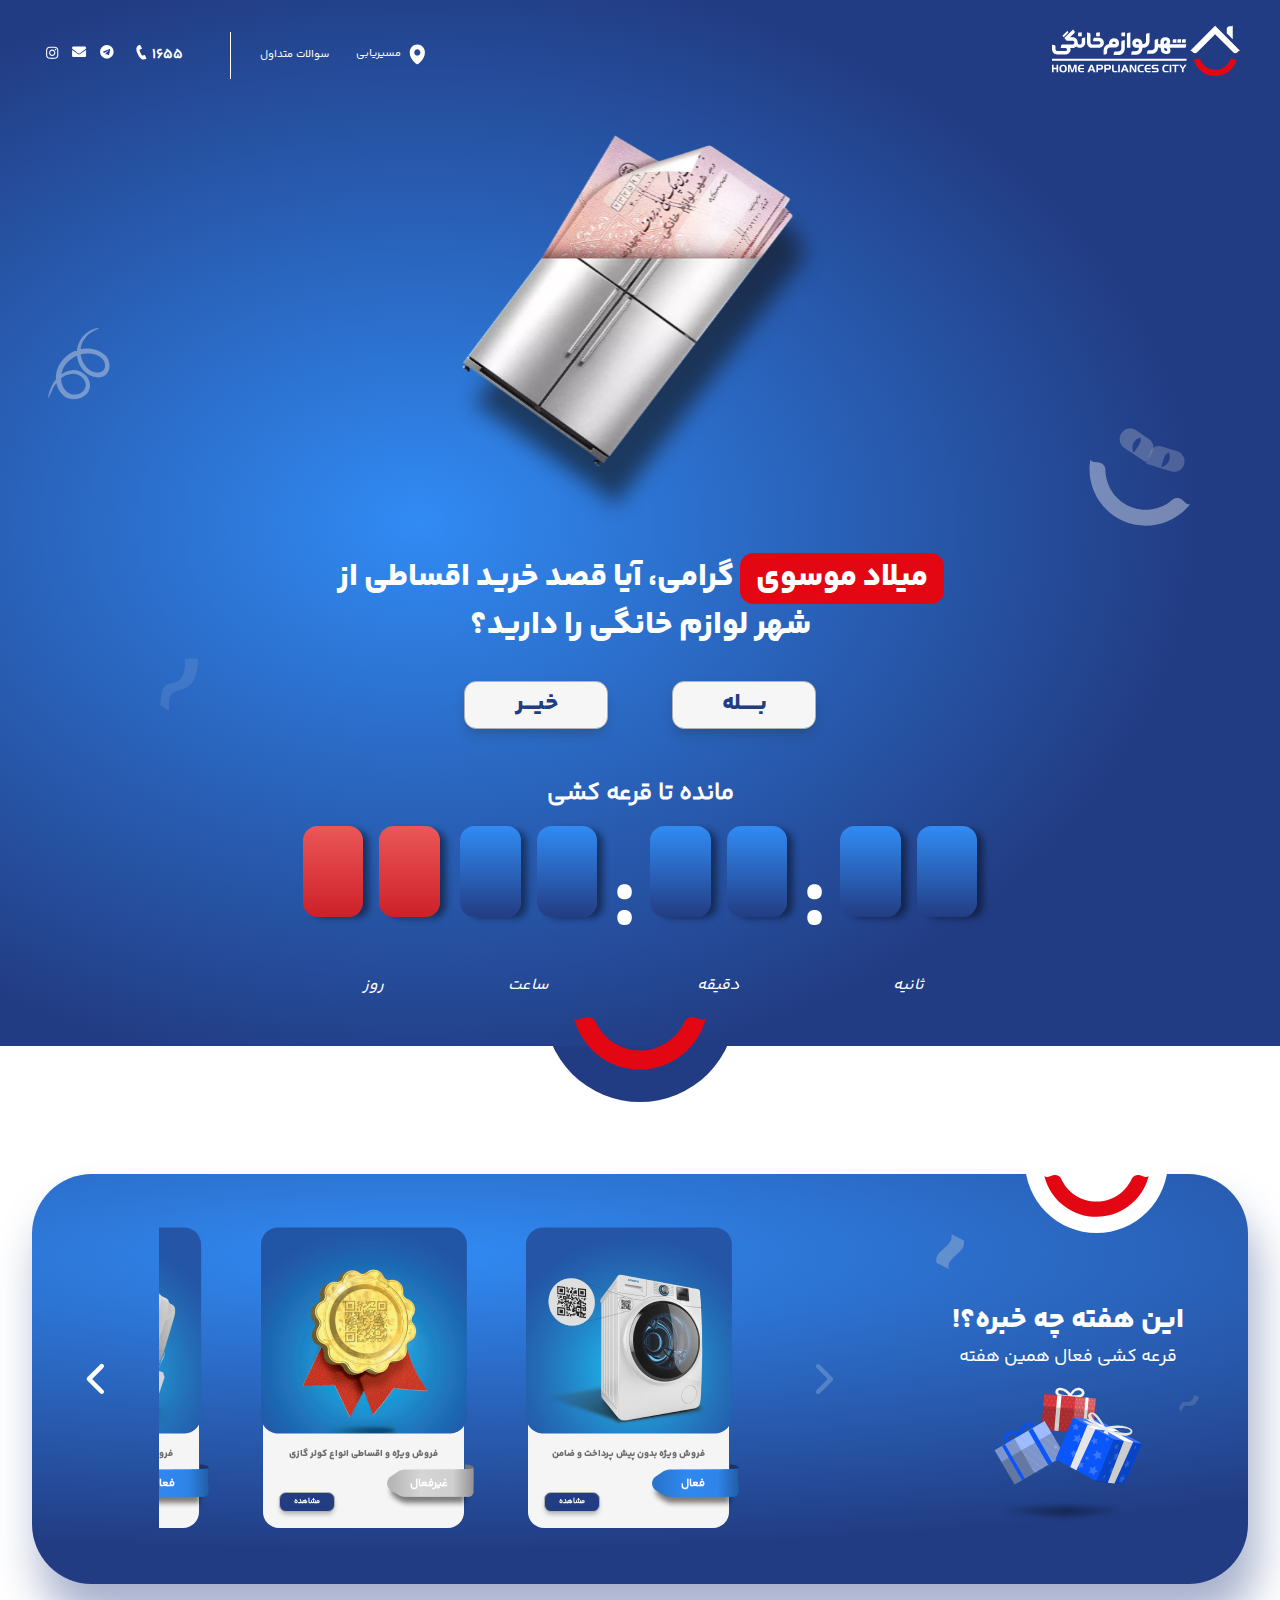
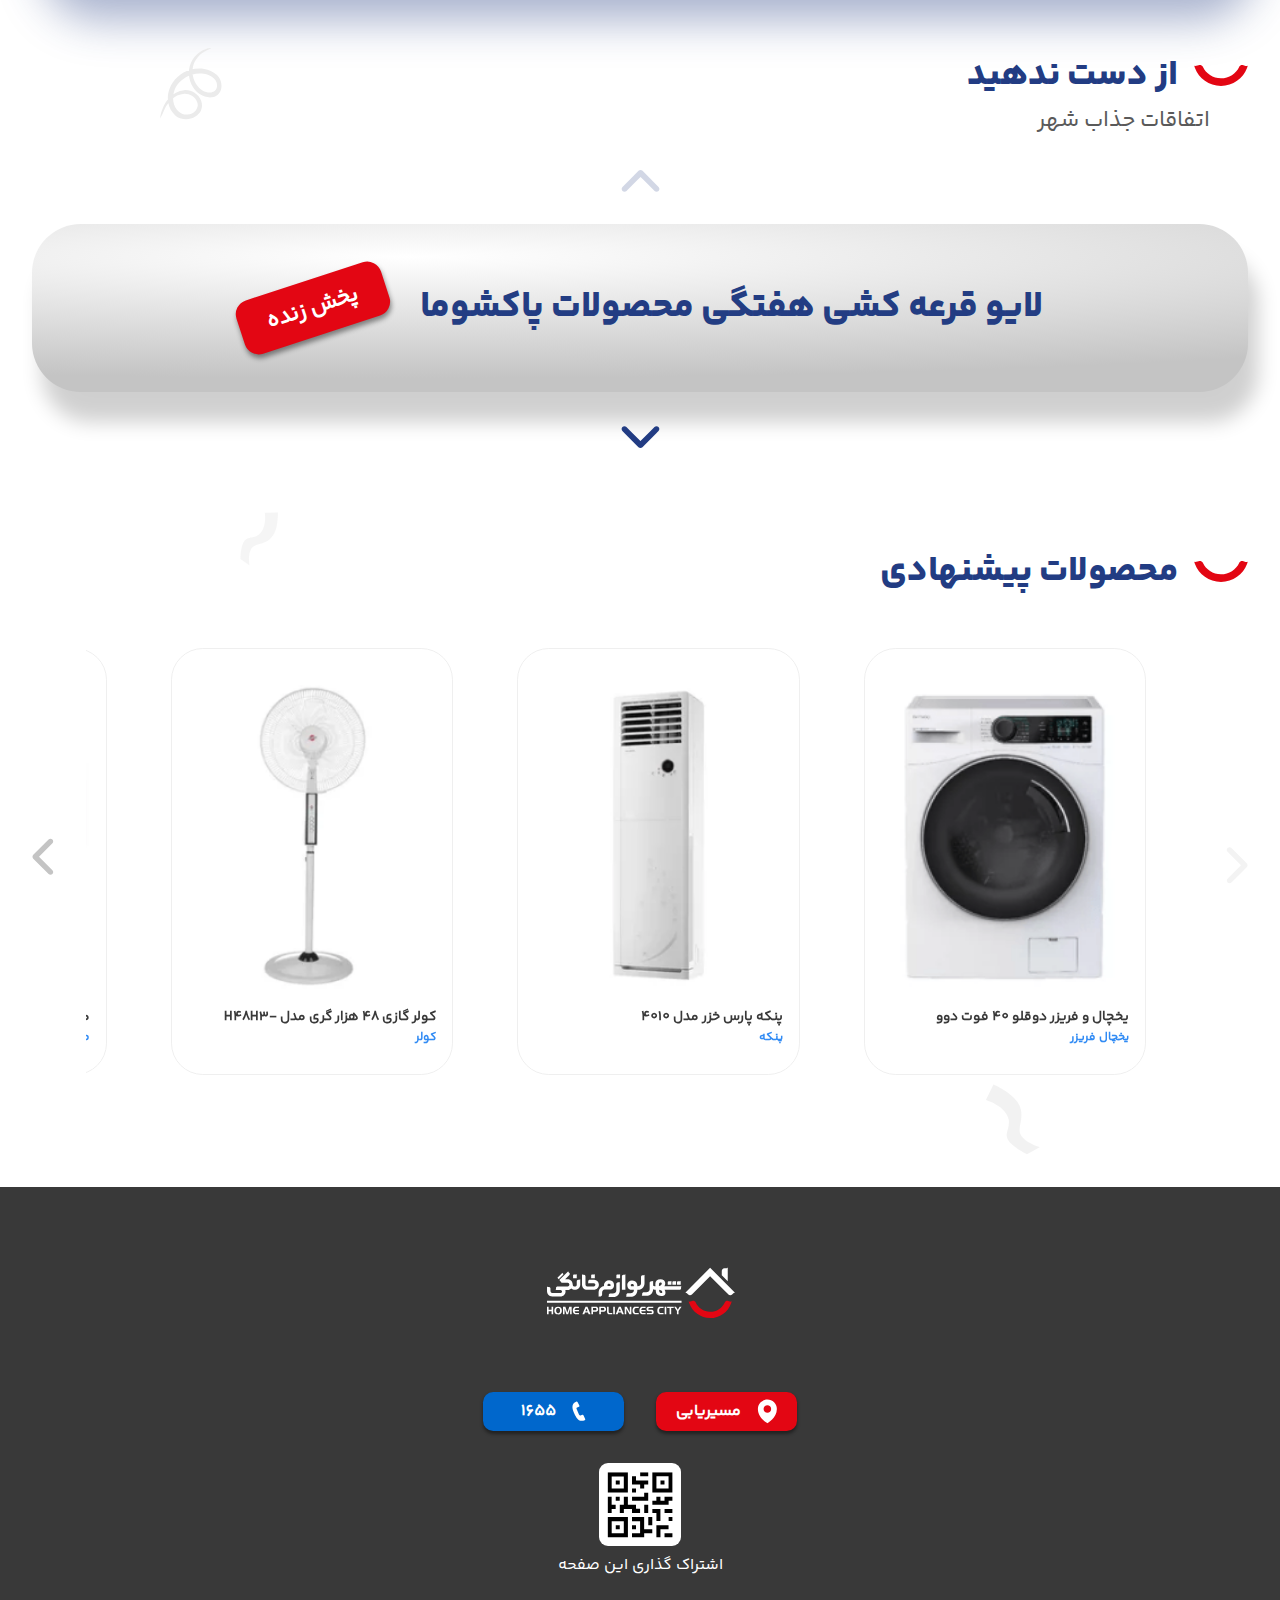
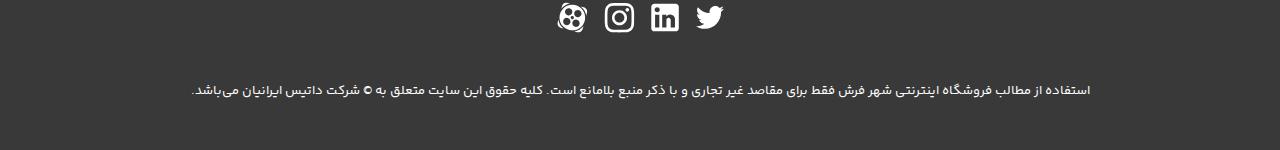
==== commit 87db0f1e: "add validate" ====
--- a/counter.html
+++ b/counter.html
@@ -72,16 +72,27 @@
             src="./assets/images/floating_stuff1.svg"
             alt="floating_stuff"
           />
+          <div id="successMessage" class="counter__message">
+            <img
+              class="counter__message__icon"
+              src="./assets/images/gift.svg"
+            />
+            <span class="counter__message__text">
+              تبریک؛ شما در قرعه کشی شرکت داده شدید
+            </span>
+          </div>
           <div class="section__1__desc">
             <div class="section__1__desc__greating">
               <span class="highlight"> میلاد موسوی </span>
               گرامی، آیا قصد خرید اقساطی از شهر لوازم خانگی را دارید؟
             </div>
             <div class="section__1__desc__greating__buttons">
-              <button>بــــــله</button>
+              <button id="addTolotteryButton">
+                بــــــله
+                <span id="spinner" class="spinnerAddTolottery"></span>
+              </button>
               <button>خیــــر</button>
             </div>
-
             <!-- <span id="scrollIcon">
               <img src="./assets/icons/dot.svg" />
               <img src="./assets/icons/down.svg" />
@@ -180,175 +191,166 @@
           </div>
           <div class="horizenScroll">
             <div class="section__cards">
-              <a href="#">
-                <div class="card">
-                  <img
-                    class="card__image"
-                    src="./assets/images/cards/card1.png"
-                  />
-                  <span class="card__text"
-                    >فروش ویژه بدون پیش پرداخت و ضامن
-                  </span>
-                  <span class="card__status card__status--active">
-                    <span class="card__status__text"> فعال </span>
-                    <img
-                      class="card__status__bg"
-                      src="./assets/images/cards/active.png"
-                    />
-                    <img
-                      class="card__status__bgb"
-                      src="./assets/images/cards/active-b.png"
-                    />
-
-                    <img
-                      class="card__status__shadow"
-                      src="./assets/images/cards/shadow.png"
-                    />
-                  </span>
-                  <button class="card__button">مشاهده</button>
-                </div>
-              </a>
-              <a href="#">
-                <div class="card">
-                  <img
-                    class="card__image"
-                    src="./assets/images/cards/card2.png"
-                  />
-                  <span class="card__text"
-                    >فروش ویژه و اقساطی انواع کولر گازی
-                  </span>
-                  <span class="card__status card__status--deactive">
-                    <span class="card__status__text"> غیرفعال </span>
-                    <img
-                      class="card__status__bg"
-                      src="./assets/images/cards/deactive.png"
-                    />
-                    <img
-                      class="card__status__bgb"
-                      src="./assets/images/cards/deactive-b.png"
-                    />
-
-                    <img
-                      class="card__status__shadow"
-                      src="./assets/images/cards/shadow.png"
-                    />
-                  </span>
-                  <button class="card__button">مشاهده</button>
-                </div>
-              </a>
-              <a href="#">
-                <div class="card">
-                  <img
-                    class="card__image"
-                    src="./assets/images/cards/card3.png"
-                  />
-                  <span class="card__text"
-                    >فروش ویژه و اقساطی انواع کولر گازی
-                  </span>
-                  <span class="card__status card__status--active">
-                    <span class="card__status__text"> فعال </span>
-                    <img
-                      class="card__status__bg"
-                      src="./assets/images/cards/active.png"
-                    />
-                    <img
-                      class="card__status__bgb"
-                      src="./assets/images/cards/active-b.png"
-                    />
-
-                    <img
-                      class="card__status__shadow"
-                      src="./assets/images/cards/shadow.png"
-                    />
-                  </span>
-                  <button class="card__button">مشاهده</button>
-                </div>
-              </a>
-              <a href="#">
-                <div class="card">
-                  <img
-                    class="card__image"
-                    src="./assets/images/cards/card1.png"
-                  />
-                  <span class="card__text"
-                    >فروش ویژه بدون پیش پرداخت و ضامن
-                  </span>
-                  <span class="card__status card__status--active">
-                    <span class="card__status__text"> فعال </span>
-                    <img
-                      class="card__status__bg"
-                      src="./assets/images/cards/active.png"
-                    />
-                    <img
-                      class="card__status__bgb"
-                      src="./assets/images/cards/active-b.png"
-                    />
-
-                    <img
-                      class="card__status__shadow"
-                      src="./assets/images/cards/shadow.png"
-                    />
-                  </span>
-                  <button class="card__button">مشاهده</button>
-                </div>
-              </a>
-              <a href="#">
-                <div class="card">
-                  <img
-                    class="card__image"
-                    src="./assets/images/cards/card2.png"
-                  />
-                  <span class="card__text"
-                    >فروش ویژه و اقساطی انواع کولر گازی
-                  </span>
-                  <span class="card__status card__status--deactive">
-                    <span class="card__status__text"> غیرفعال </span>
-                    <img
-                      class="card__status__bg"
-                      src="./assets/images/cards/deactive.png"
-                    />
-                    <img
-                      class="card__status__bgb"
-                      src="./assets/images/cards/deactive-b.png"
-                    />
-
-                    <img
-                      class="card__status__shadow"
-                      src="./assets/images/cards/shadow.png"
-                    />
-                  </span>
-                  <button class="card__button">مشاهده</button>
-                </div></a
-              >
-
-              <a href="#">
-                <div class="card">
-                  <img
-                    class="card__image"
-                    src="./assets/images/cards/card3.png"
-                  />
-                  <span class="card__text"
-                    >فروش ویژه و اقساطی انواع کولر گازی
-                  </span>
-                  <span class="card__status card__status--active">
-                    <span class="card__status__text"> فعال </span>
-                    <img
-                      class="card__status__bg"
-                      src="./assets/images/cards/active.png"
-                    />
-                    <img
-                      class="card__status__bgb"
-                      src="./assets/images/cards/active-b.png"
-                    />
-
-                    <img
-                      class="card__status__shadow"
-                      src="./assets/images/cards/shadow.png"
-                    />
-                  </span>
-                  <button class="card__button">مشاهده</button>
-                </div>
-              </a>
+              <div class="card">
+                <img
+                  class="card__image"
+                  src="./assets/images/cards/card1.png"
+                />
+                <span class="card__text"
+                  >فروش ویژه بدون پیش پرداخت و ضامن
+                </span>
+                <span class="card__status card__status--active">
+                  <span class="card__status__text"> فعال </span>
+                  <img
+                    class="card__status__bg"
+                    src="./assets/images/cards/active.png"
+                  />
+                  <img
+                    class="card__status__bgb"
+                    src="./assets/images/cards/active-b.png"
+                  />
+
+                  <img
+                    class="card__status__shadow"
+                    src="./assets/images/cards/shadow.png"
+                  />
+                </span>
+                <button class="card__button">مشاهده</button>
+              </div>
+
+              <div class="card">
+                <img
+                  class="card__image"
+                  src="./assets/images/cards/card2.png"
+                />
+                <span class="card__text"
+                  >فروش ویژه و اقساطی انواع کولر گازی
+                </span>
+                <span class="card__status card__status--deactive">
+                  <span class="card__status__text"> غیرفعال </span>
+                  <img
+                    class="card__status__bg"
+                    src="./assets/images/cards/deactive.png"
+                  />
+                  <img
+                    class="card__status__bgb"
+                    src="./assets/images/cards/deactive-b.png"
+                  />
+
+                  <img
+                    class="card__status__shadow"
+                    src="./assets/images/cards/shadow.png"
+                  />
+                </span>
+                <button class="card__button">مشاهده</button>
+              </div>
+
+              <div class="card">
+                <img
+                  class="card__image"
+                  src="./assets/images/cards/card3.png"
+                />
+                <span class="card__text"
+                  >فروش ویژه و اقساطی انواع کولر گازی
+                </span>
+                <span class="card__status card__status--active">
+                  <span class="card__status__text"> فعال </span>
+                  <img
+                    class="card__status__bg"
+                    src="./assets/images/cards/active.png"
+                  />
+                  <img
+                    class="card__status__bgb"
+                    src="./assets/images/cards/active-b.png"
+                  />
+
+                  <img
+                    class="card__status__shadow"
+                    src="./assets/images/cards/shadow.png"
+                  />
+                </span>
+                <button class="card__button">مشاهده</button>
+              </div>
+
+              <div class="card">
+                <img
+                  class="card__image"
+                  src="./assets/images/cards/card1.png"
+                />
+                <span class="card__text"
+                  >فروش ویژه بدون پیش پرداخت و ضامن
+                </span>
+                <span class="card__status card__status--active">
+                  <span class="card__status__text"> فعال </span>
+                  <img
+                    class="card__status__bg"
+                    src="./assets/images/cards/active.png"
+                  />
+                  <img
+                    class="card__status__bgb"
+                    src="./assets/images/cards/active-b.png"
+                  />
+
+                  <img
+                    class="card__status__shadow"
+                    src="./assets/images/cards/shadow.png"
+                  />
+                </span>
+                <button class="card__button">مشاهده</button>
+              </div>
+
+              <div class="card">
+                <img
+                  class="card__image"
+                  src="./assets/images/cards/card2.png"
+                />
+                <span class="card__text"
+                  >فروش ویژه و اقساطی انواع کولر گازی
+                </span>
+                <span class="card__status card__status--deactive">
+                  <span class="card__status__text"> غیرفعال </span>
+                  <img
+                    class="card__status__bg"
+                    src="./assets/images/cards/deactive.png"
+                  />
+                  <img
+                    class="card__status__bgb"
+                    src="./assets/images/cards/deactive-b.png"
+                  />
+
+                  <img
+                    class="card__status__shadow"
+                    src="./assets/images/cards/shadow.png"
+                  />
+                </span>
+                <button class="card__button">مشاهده</button>
+              </div>
+              <div class="card">
+                <img
+                  class="card__image"
+                  src="./assets/images/cards/card3.png"
+                />
+                <span class="card__text"
+                  >فروش ویژه و اقساطی انواع کولر گازی
+                </span>
+                <span class="card__status card__status--active">
+                  <span class="card__status__text"> فعال </span>
+                  <img
+                    class="card__status__bg"
+                    src="./assets/images/cards/active.png"
+                  />
+                  <img
+                    class="card__status__bgb"
+                    src="./assets/images/cards/active-b.png"
+                  />
+
+                  <img
+                    class="card__status__shadow"
+                    src="./assets/images/cards/shadow.png"
+                  />
+                </span>
+                <button class="card__button">مشاهده</button>
+              </div>
             </div>
           </div>
           <div id="horizenScrollArrow" class="arrowLeft">
@@ -497,6 +499,10 @@
             <span>1655</span>
           </span>
         </div>
+        <div class="footer__qr">
+          <img src="./assets/images/qr.svg" />
+          <span>اشتراک گذاری این صفحه</span>
+        </div>
         <div class="footer_socials">
           <a href="#"><img src="./assets/icons/twiter.svg" /></a>
           <a href="#"><img src="./assets/icons/linkedin.svg" /></a>
--- a/css/slider.css
+++ b/css/slider.css
@@ -29,7 +29,7 @@
   /* border: 1px solid blue; */
   /* height: 100%; */
   /* height: auto; */
-  min-width: 535px;
+  min-width: 540px;
 }
 
 .slider-info {
--- a/css/style.css
+++ b/css/style.css
@@ -165,9 +165,9 @@
     #cd2028;
   /* border: 1px solid; */
   position: relative;
-  display: flex;
+  /* display: flex; */
   flex-direction: column;
-  justify-content: center;
+  justify-content: flex-start;
   min-height: 100vh;
 }
 
@@ -254,6 +254,31 @@
   top: 40%;
   opacity: 0.4;
 }
+.counter__message {
+  display: none;
+  justify-content: flex-start;
+  align-items: center;
+  padding: 1rem 2rem;
+  /* width: 26.43775rem; */
+  height: 3.3465rem;
+  flex-shrink: 0;
+  border-radius: 1rem;
+  background: #6fffa9;
+  margin-bottom: 2rem;
+}
+.counter__message .counter__message__icon {
+  width: 2.49738rem;
+  height: 2.65675rem;
+  margin-left: 1rem;
+}
+.counter__message .counter__message__text {
+  color: #393939;
+  text-align: center;
+  font-size: 1.25rem;
+  font-style: normal;
+  font-weight: 500;
+  line-height: 123%; /* 1.5375rem */
+}
 .section__1__counter .floating_stuff8 {
   bottom: 10%;
   left: 10rem;
@@ -355,6 +380,11 @@
   box-shadow: 8px 10px 30px 7px rgba(38, 50, 56, 0.36);
 }
 
+#addTolotteryButton {
+  display: flex;
+  justify-content: center;
+  align-items: center;
+}
 .section__1__desc__greating__buttons {
   display: flex;
   justify-content: center;
@@ -577,6 +607,9 @@
   align-items: center;
   max-width: 100vw;
   padding: 0 1rem;
+  width: 100%;
+  position: relative;
+  max-width: 500px;
 }
 
 .section__2__form__inputs input {
@@ -614,6 +647,9 @@
   margin: 2rem;
   margin-top: 1rem;
   cursor: pointer;
+  display: flex;
+  justify-content: center;
+  align-items: center;
 }
 
 .section__2__form__inputs button:hover {
@@ -622,12 +658,53 @@
 
 .section__2__counter {
   padding-top: 8rem;
+}
+
+.validate__error {
+  position: absolute;
+  height: 3.77269rem;
+  display: flex;
+  justify-content: center;
+  align-items: center;
+  padding: 0 1rem;
+  flex-shrink: 0;
+  background: #e30613;
+  opacity: 0.8;
+  color: #fff;
+  text-align: right;
+  font-size: 1.093rem;
+  font-style: normal;
+  font-weight: 500;
+  line-height: 117.5%; /* 1.28425rem */
+  border-radius: 0.88rem;
+  right: 3rem;
+  visibility: hidden;
+  transition: all 0.2s;
+}
+.validate__error--name {
+  top: 4rem;
+}
+
+.validate__error--phone {
+  top: 10rem;
+}
+
+.validate__error::after {
+  content: "";
+  position: absolute;
+  top: -1.2rem;
+  right: 2rem;
+  margin-left: -5px;
+  border-width: 10px;
+  border-style: solid;
+  border-color: transparent transparent #e30613 transparent;
 }
 
 .message {
   padding: 1.5rem;
   border-radius: 1rem;
   display: flex;
+  visibility: hidden;
   justify-content: flex-start;
   align-items: center;
   max-width: 500px;
@@ -936,7 +1013,7 @@
       #c4c4c4 100%
     ),
     #d9d9d9;
-  box-shadow: 11px 45px 55px 0px rgba(0, 0, 0, 0.19);
+  box-shadow: 10px 30px 20px 0px rgba(0, 0, 0, 0.19);
   display: flex;
   justify-content: center;
   align-items: center;
@@ -1135,6 +1212,22 @@
   white-space: nowrap;
 }
 
+.footer__qr {
+  display: flex;
+  justify-content: center;
+  align-items: center;
+  flex-direction: column;
+}
+.footer__qr img {
+  width: 5.183rem;
+  height: 5.183rem;
+  flex-shrink: 0;
+  border-radius: 0.5625rem;
+  background: #fff;
+  padding: 0.5rem;
+  margin-bottom: 0.5rem;
+}
+
 .footer__button img {
   margin-left: 1rem;
   width: 0.9195rem;
@@ -1333,6 +1426,13 @@
     flex-direction: column;
     margin-top: 2rem;
     border-radius: 2.25rem;
+  }
+
+  .section__1__desc {
+    padding-bottom: 10rem;
+  }
+  .section__1__counter .section__1__desc {
+    padding-bottom: 1rem;
   }
 
   .section__1__desc__sm > span:first-child {
@@ -1530,6 +1630,7 @@
   }
   .verticalScrollable__item {
     padding: 2rem 2rem;
+    border-radius: 2.25rem;
   }
   .verticalScrollable {
     height: 16rem;
@@ -1567,6 +1668,8 @@
   .section__1__counter .floating_stuff2 {
     top: 40%;
     opacity: 0.4;
+    height: 6rem;
+    width: 6rem;
   }
   .section__1__counter .floating_stuff8 {
     bottom: -8rem;
@@ -1601,6 +1704,19 @@
   .product em {
     font-size: 0.6rem;
   }
+  .validate__error {
+    font-size: 0.9rem;
+    height: 2.5rem;
+    right: 4rem;
+  }
+
+  .validate__error--phone {
+    top: 7rem;
+  }
+
+  .validate__error--name {
+    top: 3rem;
+  }
 }
 
 @media only screen and (max-width: 500px) {
@@ -1624,6 +1740,15 @@
   .counter__label {
     bottom: -2.2rem;
   }
+  .section__2__form__title {
+    text-align: center;
+    font-size: 1.2rem;
+    padding: 0 1rem;
+  }
+  .verticalScrollable__item__text {
+    font-size: 1.6rem;
+    width: 100%;
+  }
 }
 
 @media only screen and (max-width: 470px) {
@@ -1635,7 +1760,7 @@
   .section__1__desc {
     /* text-align: justify; */
     /* padding: 1rem; */
-    max-width: 470px;
+    /* max-width: 470px; */
   }
   .section__1__desc__lg {
     text-align: center;
@@ -1679,7 +1804,7 @@
     top: -2.5rem;
   }
   .content {
-    margin-bottom: 6rem;
+    margin-bottom: 4rem;
     width: 300px;
   }
   .highlight {
@@ -1692,7 +1817,7 @@
   .section__1 {
     flex-direction: column-reverse;
     justify-content: flex-end;
-    margin-bottom: 8rem;
+    margin-bottom: 0rem;
   }
   .verticalScrollable {
     height: 17rem;
@@ -1711,11 +1836,11 @@
   }
   .section__1__desc button {
     margin: 0.6rem;
-    height: 3.6rem;
+    height: 2.6rem;
     width: 8rem;
     border-radius: 0.5rem;
-    font-size: 1.5rem;
-    margin-top: 1.5rem;
+    font-size: 1.3rem;
+    margin-top: 1.3rem;
   }
   #counter > span > span {
     font-size: 2rem;
@@ -1744,7 +1869,54 @@
     border-radius: 0.2rem;
     margin: 0.2rem;
   }
-}
-
-@media only screen and (max-width: 320px) {
-}
+  .section__2__form__title {
+    text-align: center;
+    font-size: 1rem;
+    padding: 0 1rem;
+  }
+  .verticalScrollable {
+    height: 16.8rem;
+  }
+}
+
+@media only screen and (max-width: 370px) {
+  .verticalScrollable__item__text {
+    font-size: 1.4rem;
+    width: 100%;
+  }
+}
+
+.spinnerAddTolottery {
+  display: none;
+  width: 30px;
+  height: 30px;
+  border: 3px solid rgba(255, 255, 255, 0.3);
+  border-radius: 50%;
+  border-top-color: #142fca;
+  animation: spin 1s ease-in-out infinite;
+  -webkit-animation: spin 1s ease-in-out infinite;
+  margin-right: 1rem;
+}
+
+.signupLoding {
+  display: none;
+  width: 50px;
+  height: 50px;
+  border: 3px solid rgba(255, 255, 255, 0.3);
+  border-radius: 50%;
+  border-top-color: #fff;
+  animation: spin 1s ease-in-out infinite;
+  -webkit-animation: spin 1s ease-in-out infinite;
+  margin-right: 1rem;
+}
+
+@keyframes spin {
+  to {
+    -webkit-transform: rotate(360deg);
+  }
+}
+@-webkit-keyframes spin {
+  to {
+    -webkit-transform: rotate(360deg);
+  }
+}
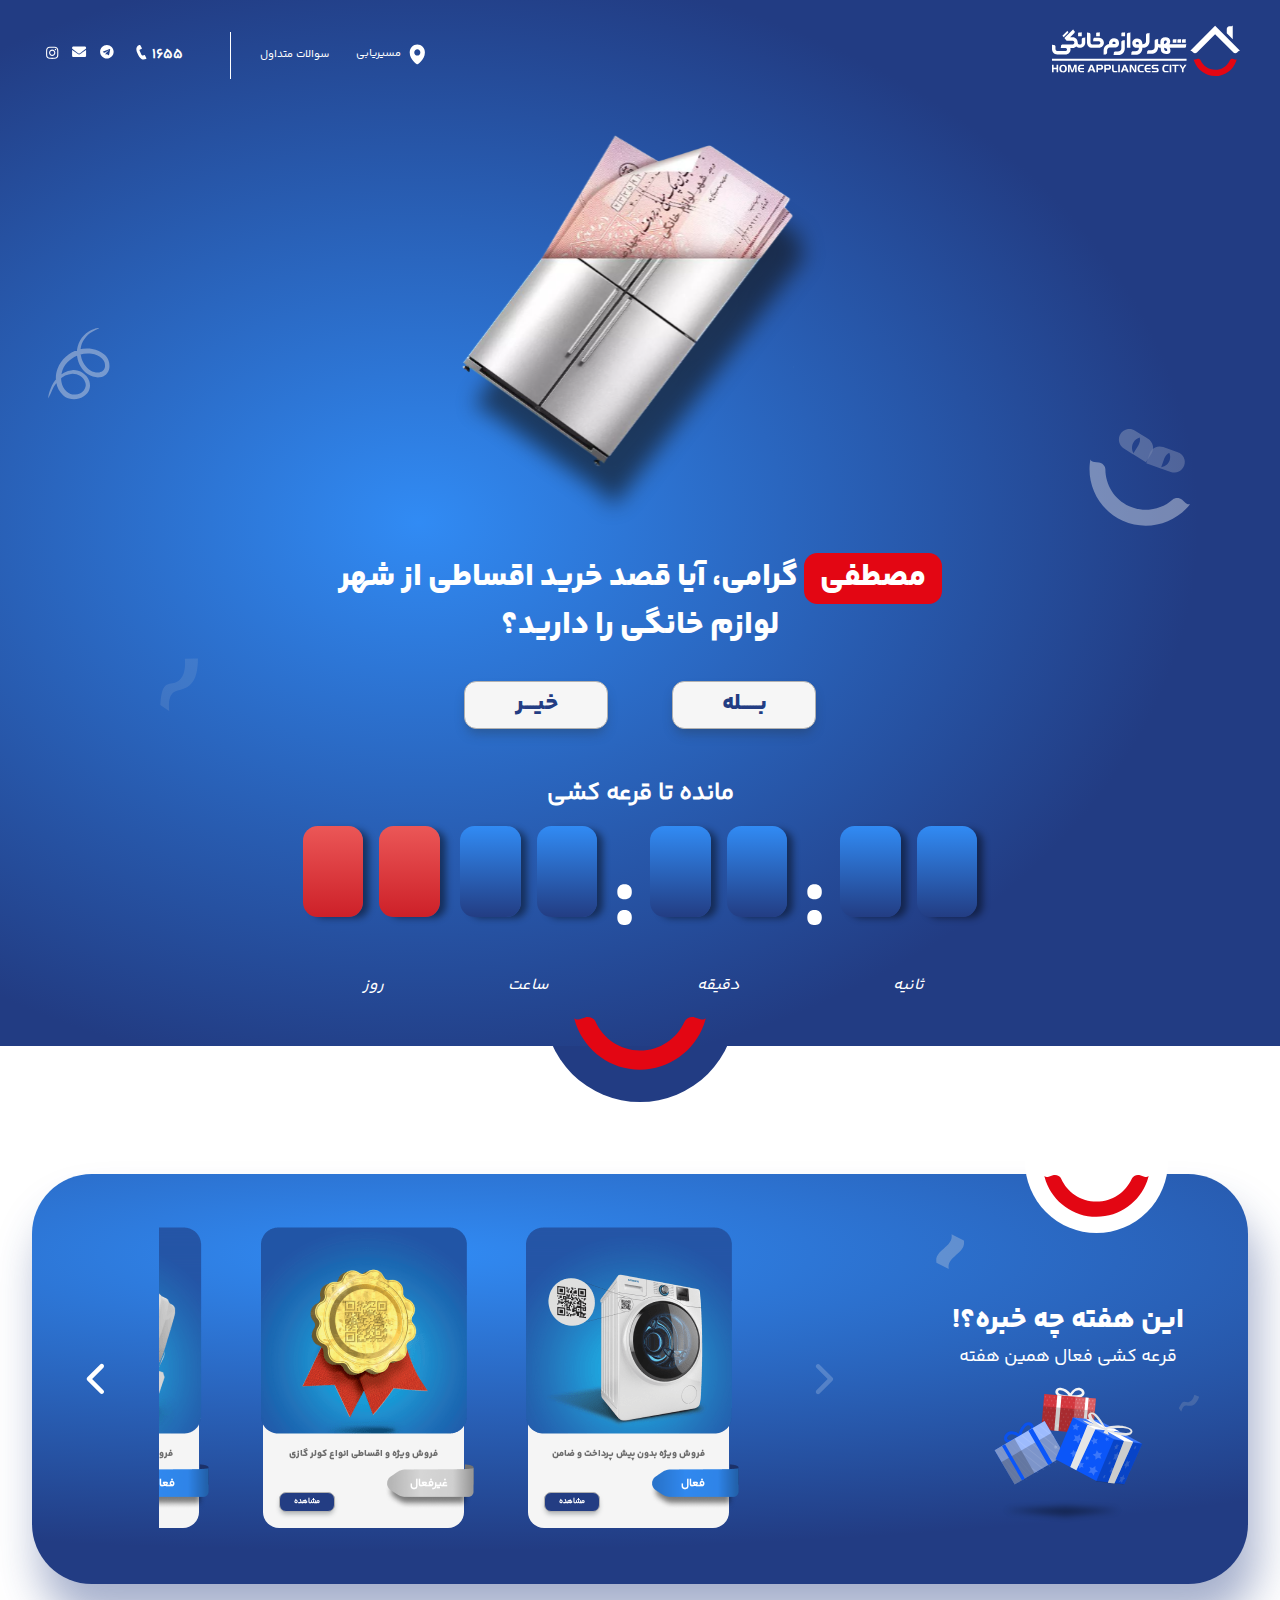
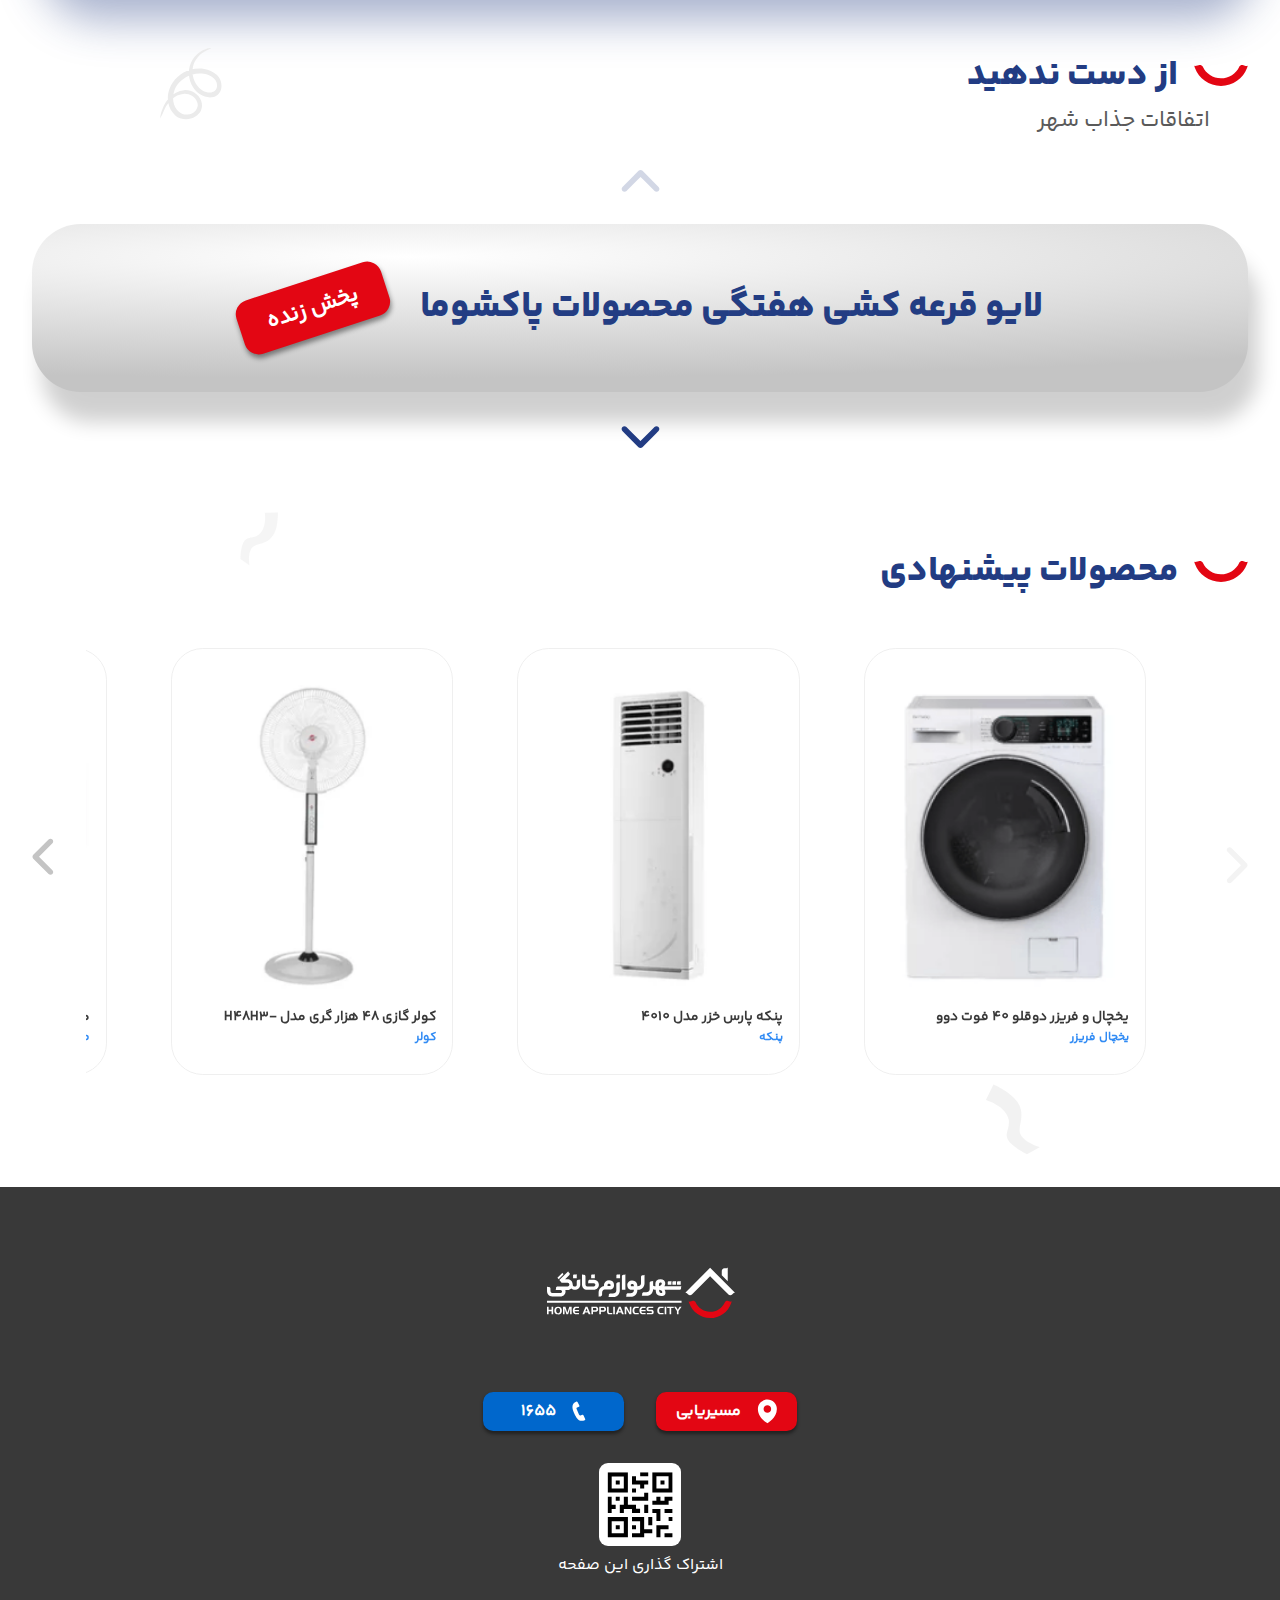
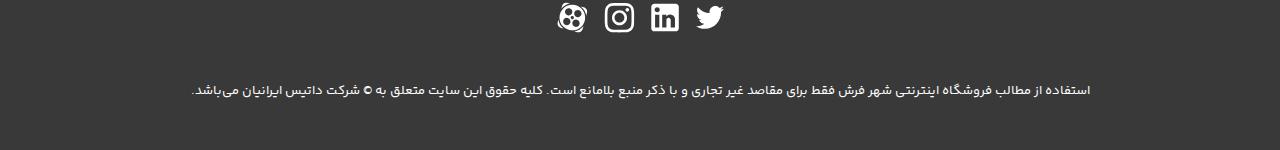
==== commit 4d696dd8: "add serivieces" ====
--- a/counter.html
+++ b/counter.html
@@ -83,7 +83,7 @@
           </div>
           <div class="section__1__desc">
             <div class="section__1__desc__greating">
-              <span class="highlight"> میلاد موسوی </span>
+              <span class="highlight" id="userInfoName"> کاربر </span>
               گرامی، آیا قصد خرید اقساطی از شهر لوازم خانگی را دارید؟
             </div>
             <div class="section__1__desc__greating__buttons">
@@ -518,6 +518,5 @@
     </footer>
     <script src="./js/counter.js"></script>
     <script src="./js/script.js"></script>
-    <!-- <script src="./js/slider.js"></script> -->
   </body>
 </html>
--- a/css/style.css
+++ b/css/style.css
@@ -26,10 +26,12 @@
   tab-size: 4;
   font-feature-settings: normal;
   font-variation-settings: normal;
+  overflow-x: hidden;
 }
 
 body {
   margin: 0;
+  overflow-x: hidden;
   line-height: inherit;
 }
 *,
@@ -145,6 +147,9 @@
 
 .nav__menus li:hover {
   font-weight: 700;
+}
+
+.header__logo {
 }
 
 /* end header */
@@ -1699,7 +1704,7 @@
     padding-bottom: 0.5rem;
   }
   .product span {
-    font-size: 0.7rem;
+    font-size: 0.55rem;
   }
   .product em {
     font-size: 0.6rem;
@@ -1883,6 +1888,9 @@
   .verticalScrollable__item__text {
     font-size: 1.4rem;
     width: 100%;
+  }
+  header > div > img {
+    width: 80%;
   }
 }
 
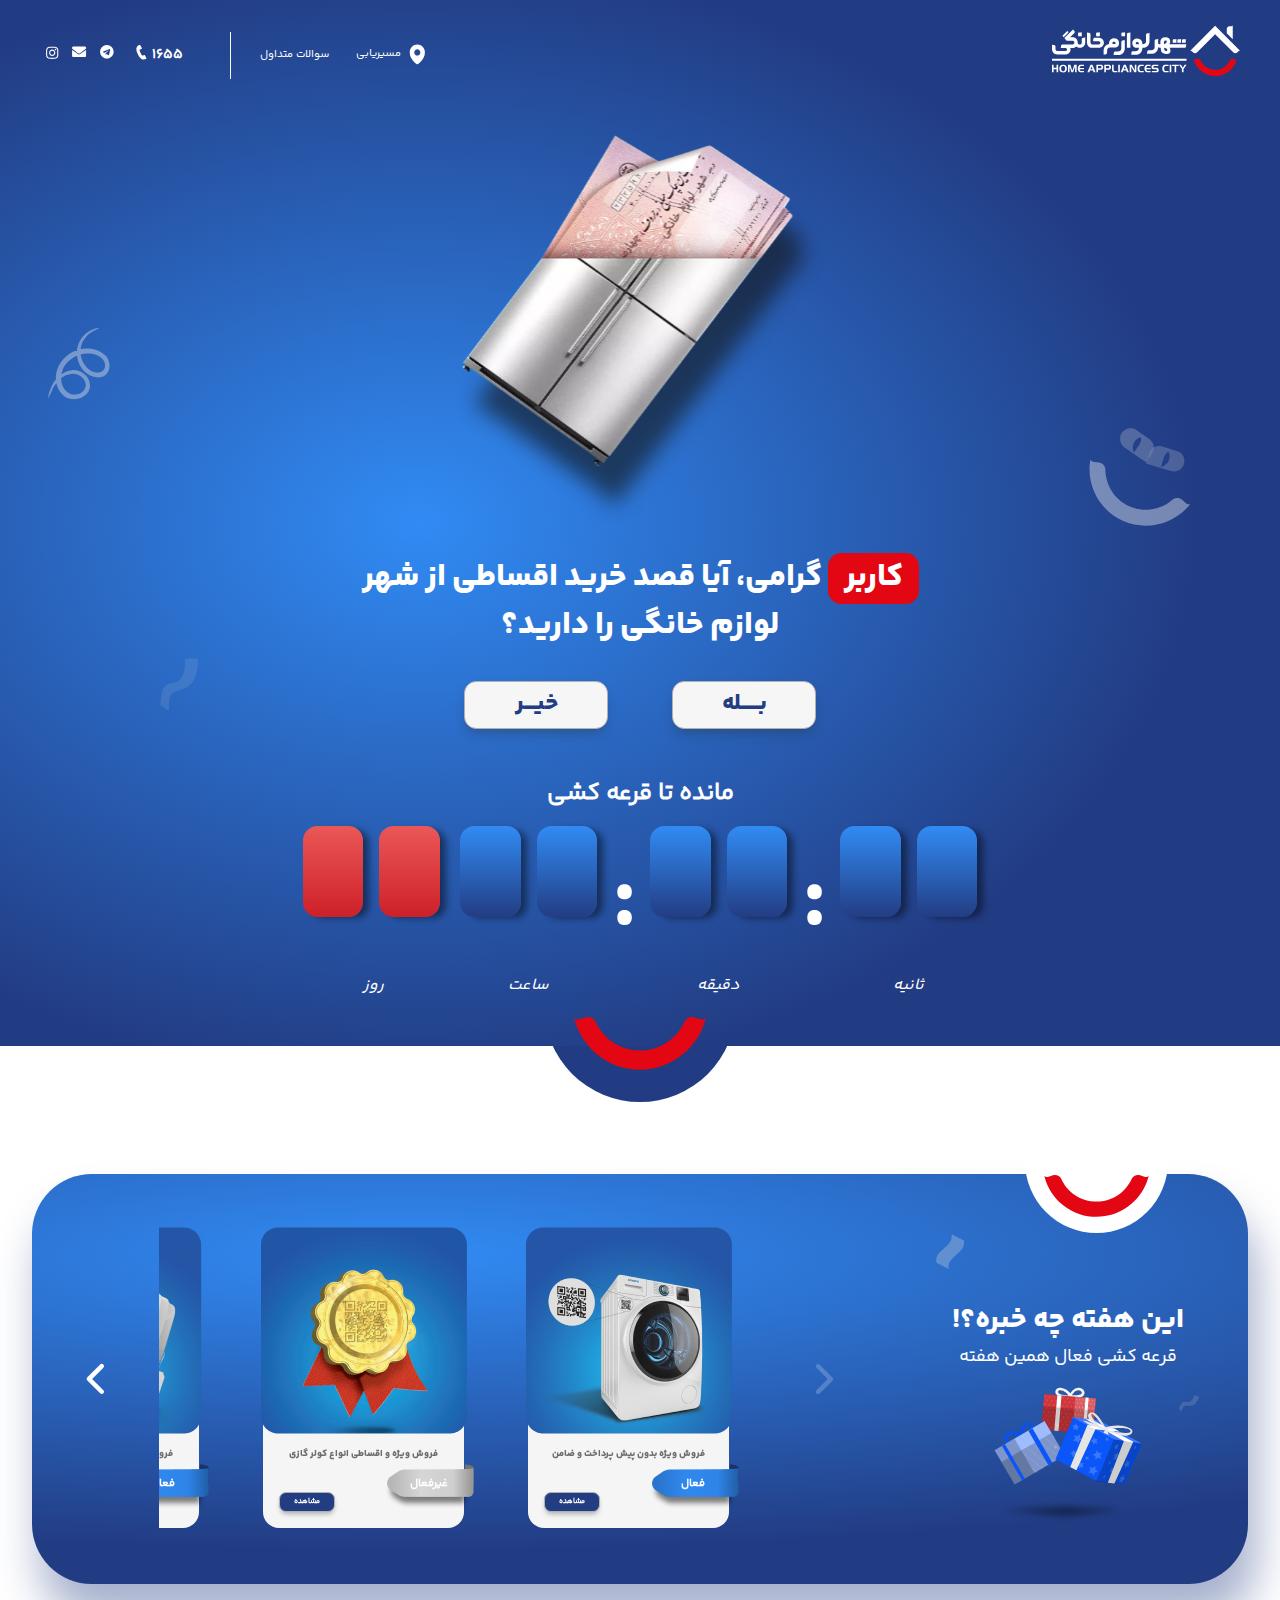
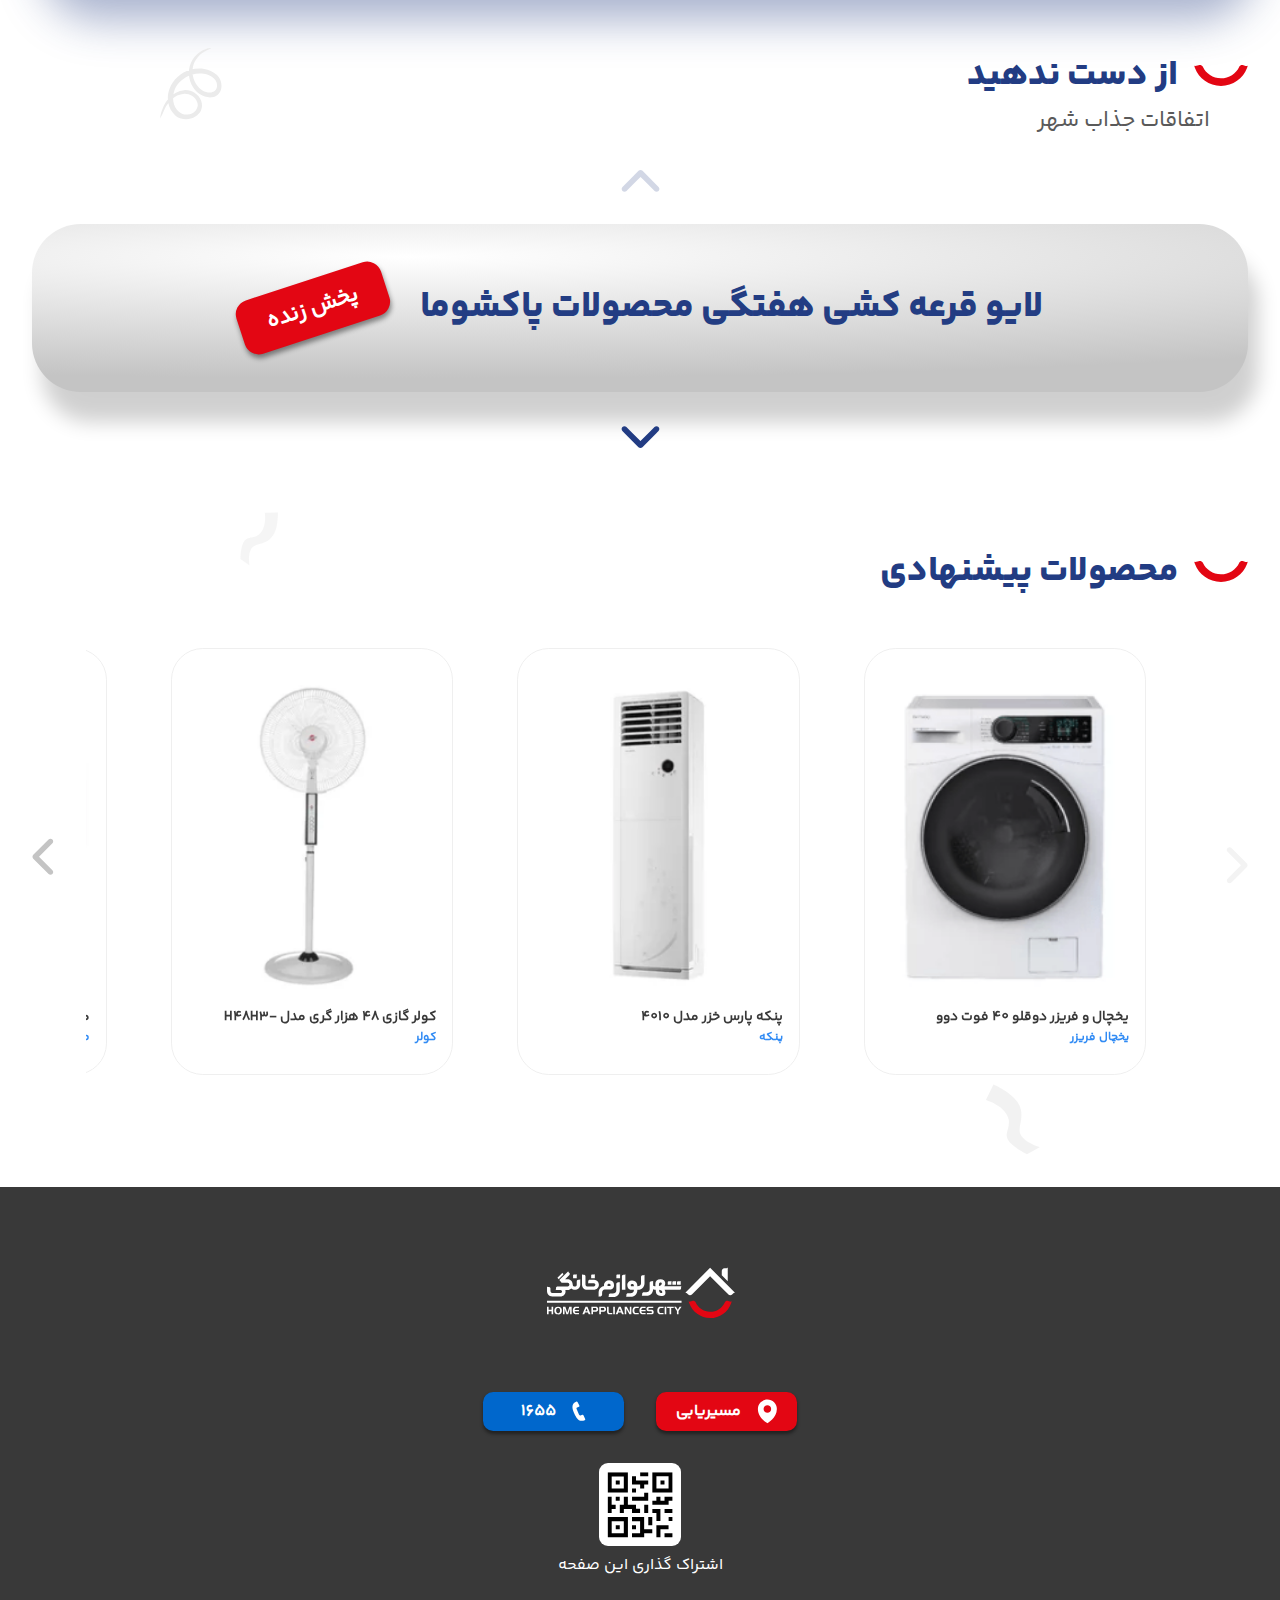
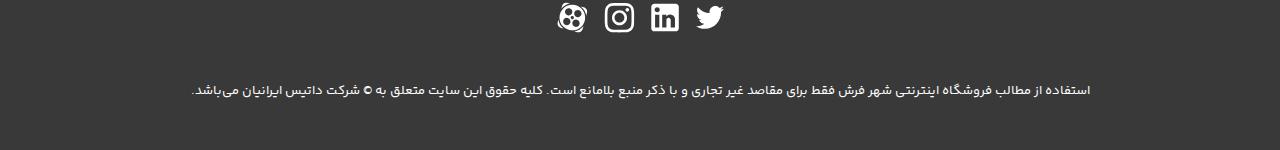
==== commit 2629b52e: "remove ajax" ====
--- a/counter.html
+++ b/counter.html
@@ -86,13 +86,28 @@
               <span class="highlight" id="userInfoName"> کاربر </span>
               گرامی، آیا قصد خرید اقساطی از شهر لوازم خانگی را دارید؟
             </div>
-            <div class="section__1__desc__greating__buttons">
-              <button id="addTolotteryButton">
+            <form
+              class="section__1__desc__greating__buttons"
+              method="get"
+              action="http://5.160.190.58:65501/Contacts/ChangeToWarm?"
+            >
+              <button id="addTolotteryButton" type="submit">
                 بــــــله
                 <span id="spinner" class="spinnerAddTolottery"></span>
               </button>
               <button>خیــــر</button>
-            </div>
+              <input type="hidden" name="cell" value="" id="cellInput" />
+              <input
+                name="personCategoryId"
+                type="hidden"
+                value="ab5b0845-595d-4fef-bd6d-ff11829c611d"
+              />
+              <input
+                name="token"
+                type="hidden"
+                value="Absdf6913435640fc3472413600rb18d4sd"
+              />
+            </form>
             <!-- <span id="scrollIcon">
               <img src="./assets/icons/dot.svg" />
               <img src="./assets/icons/down.svg" />
